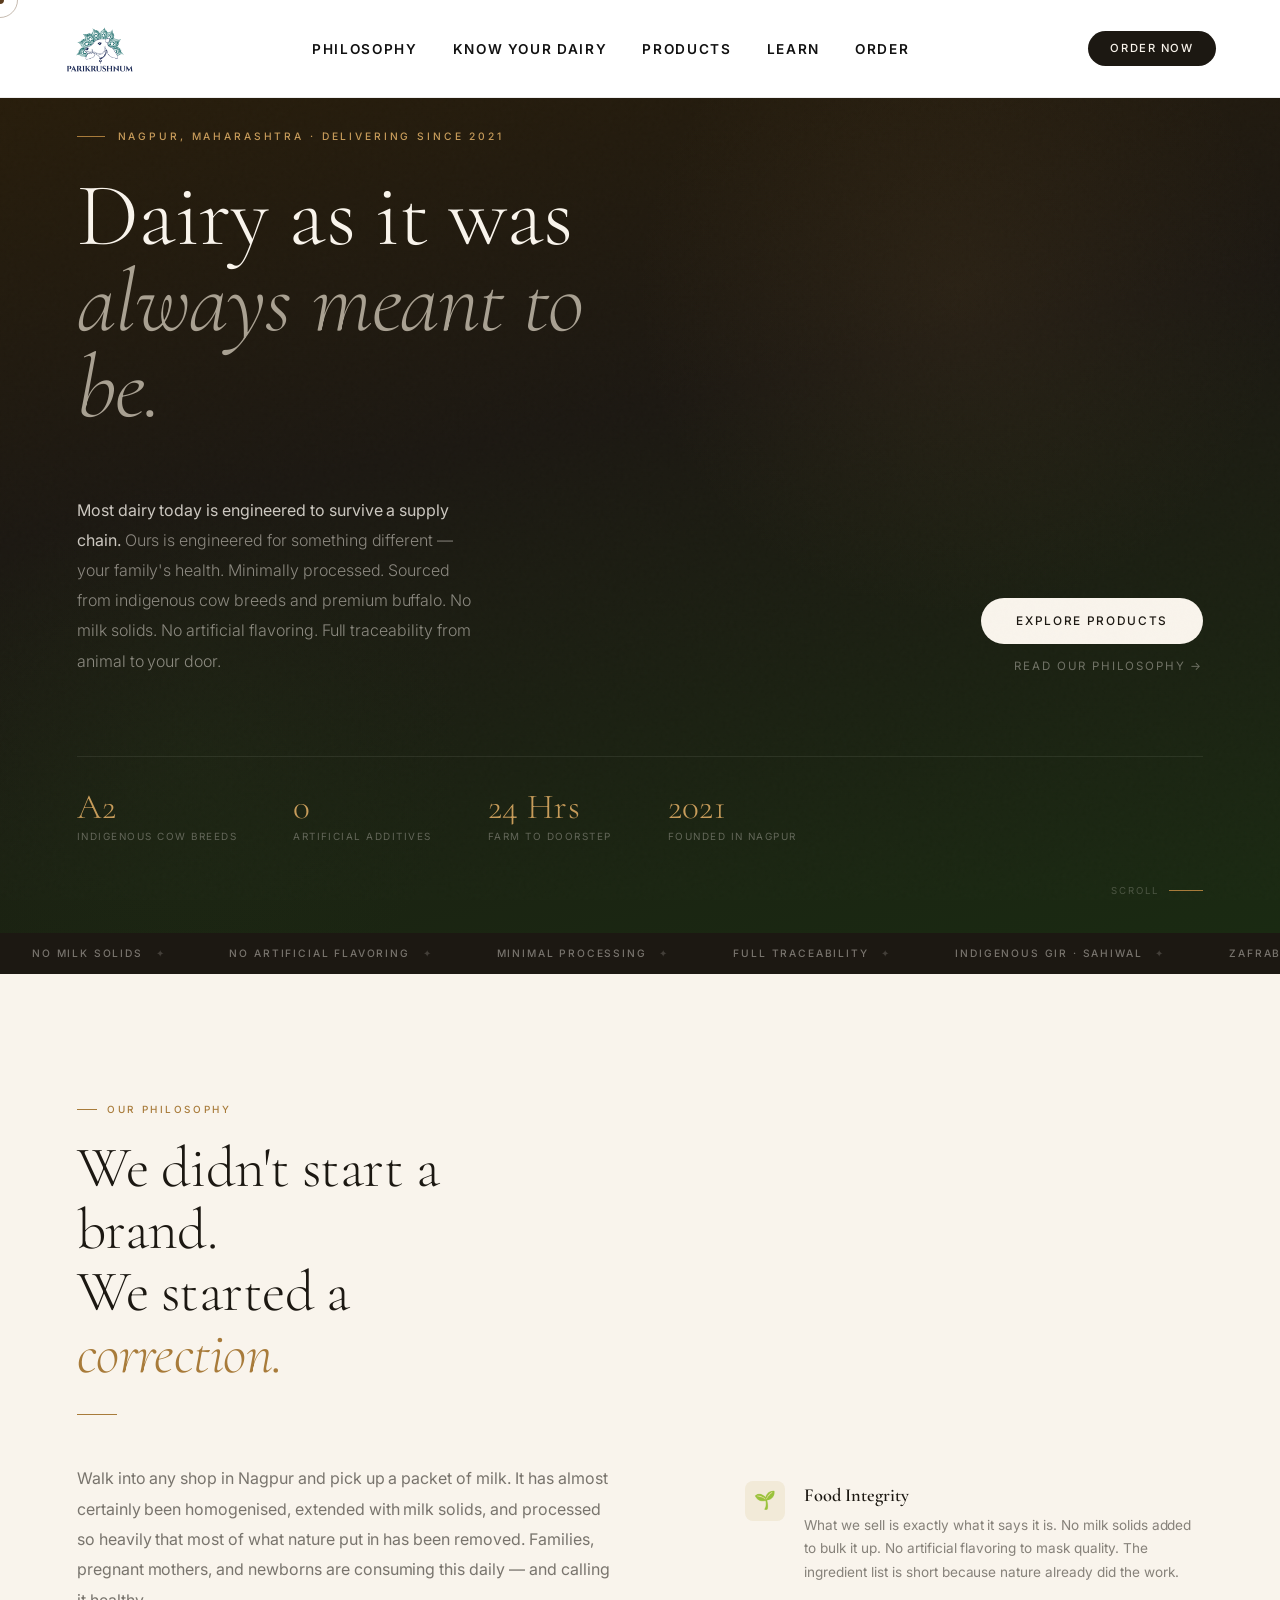
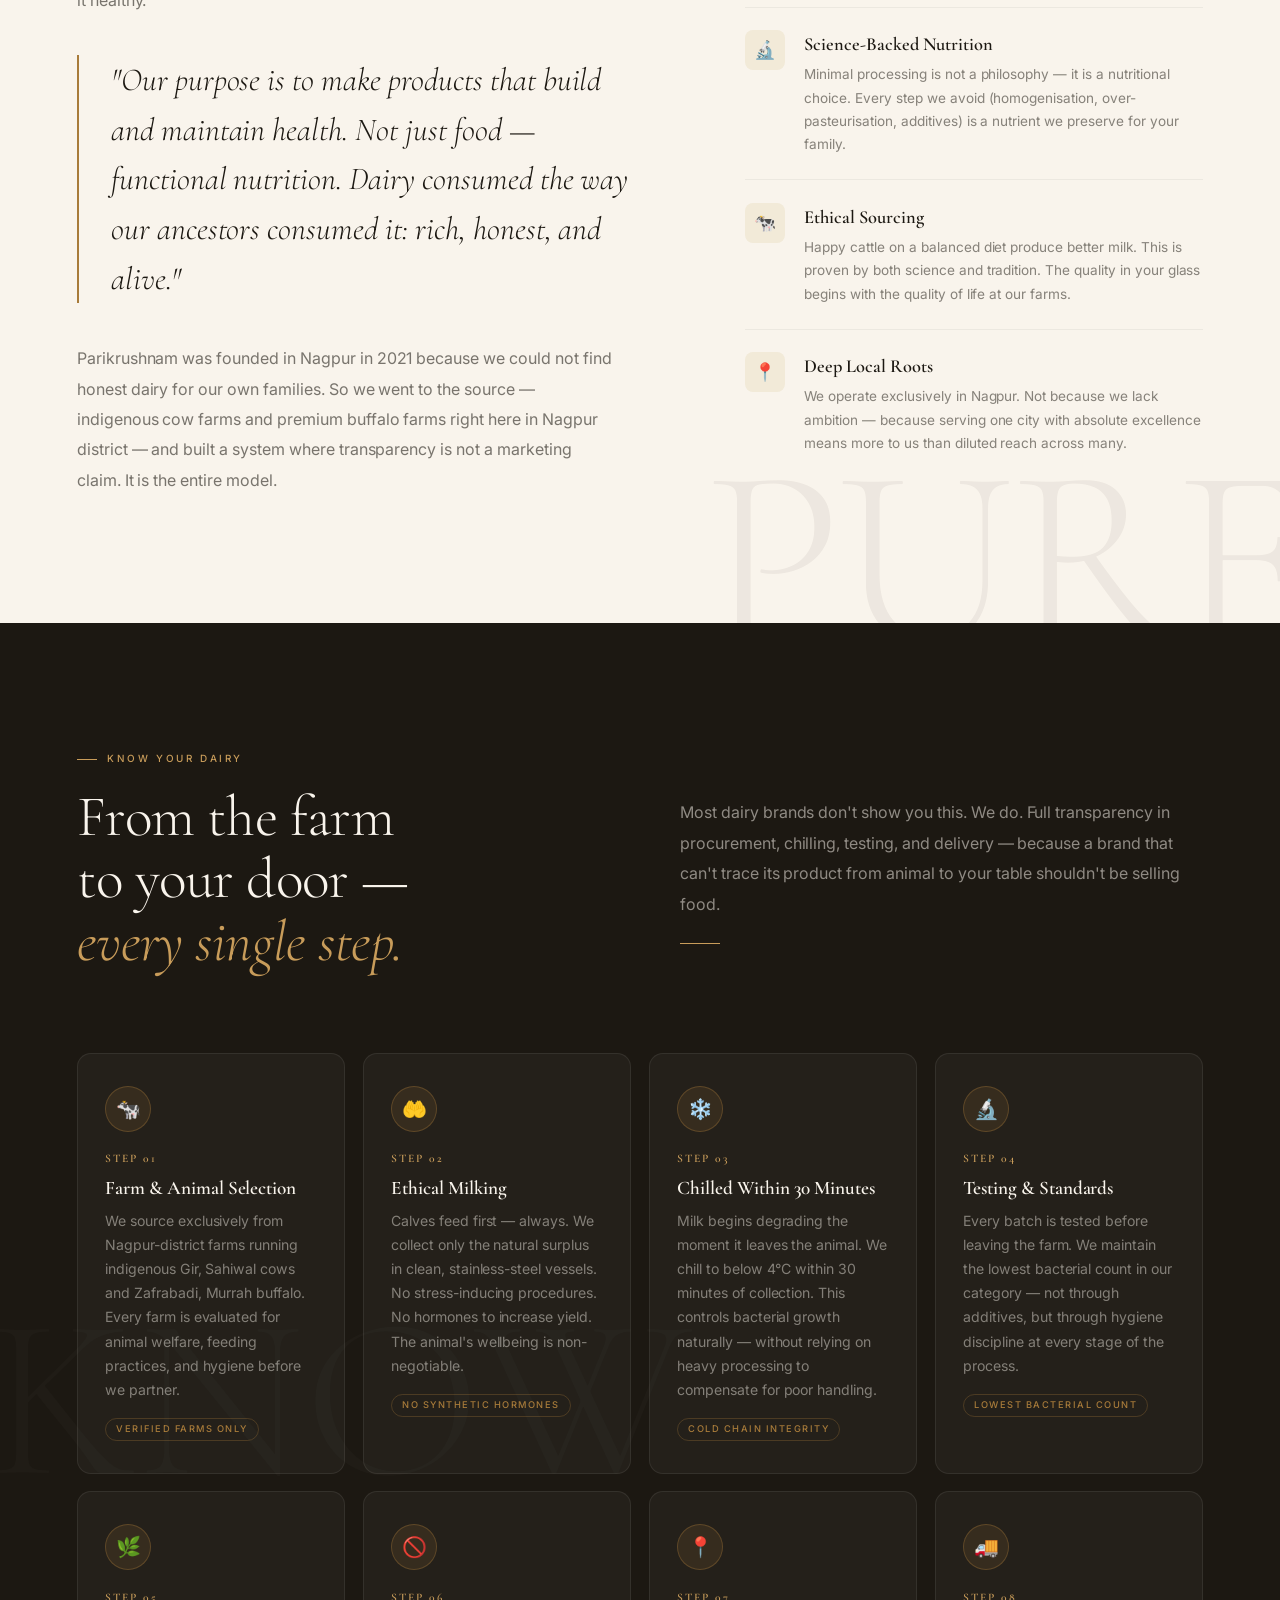
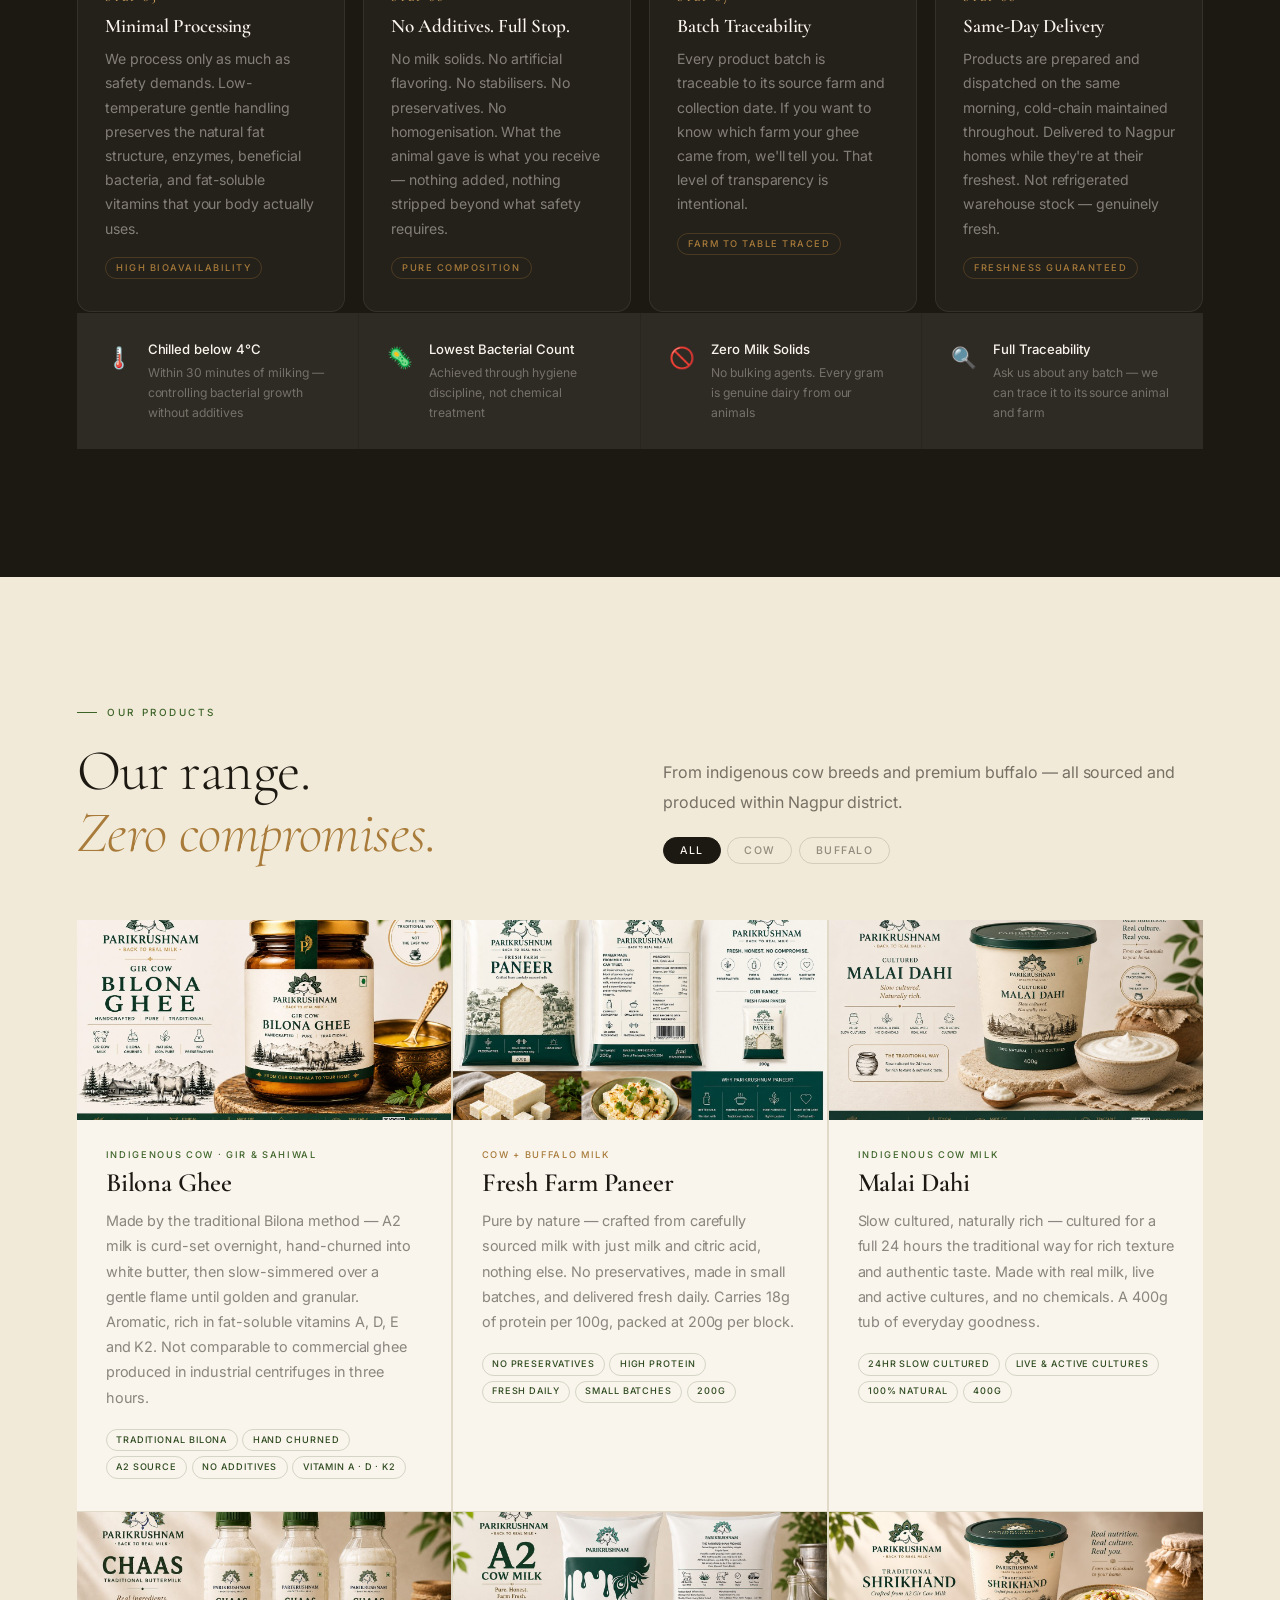
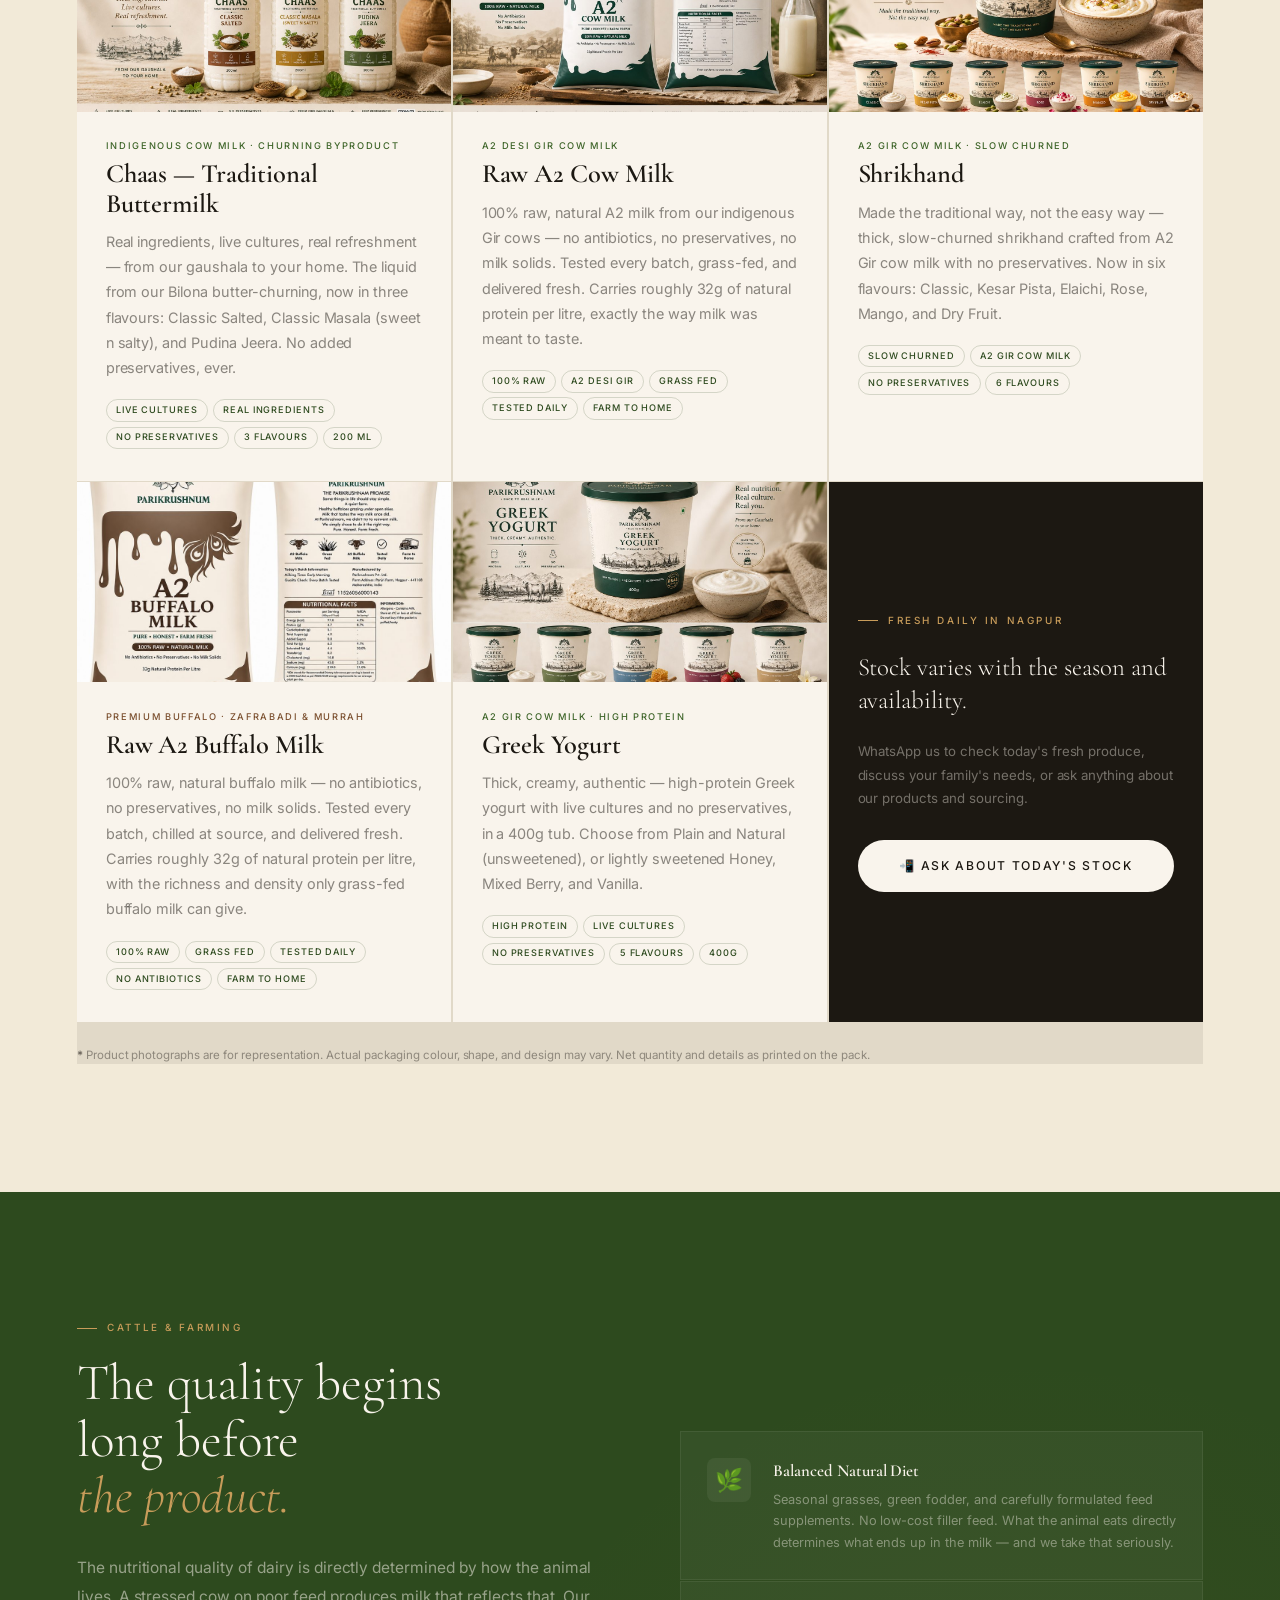
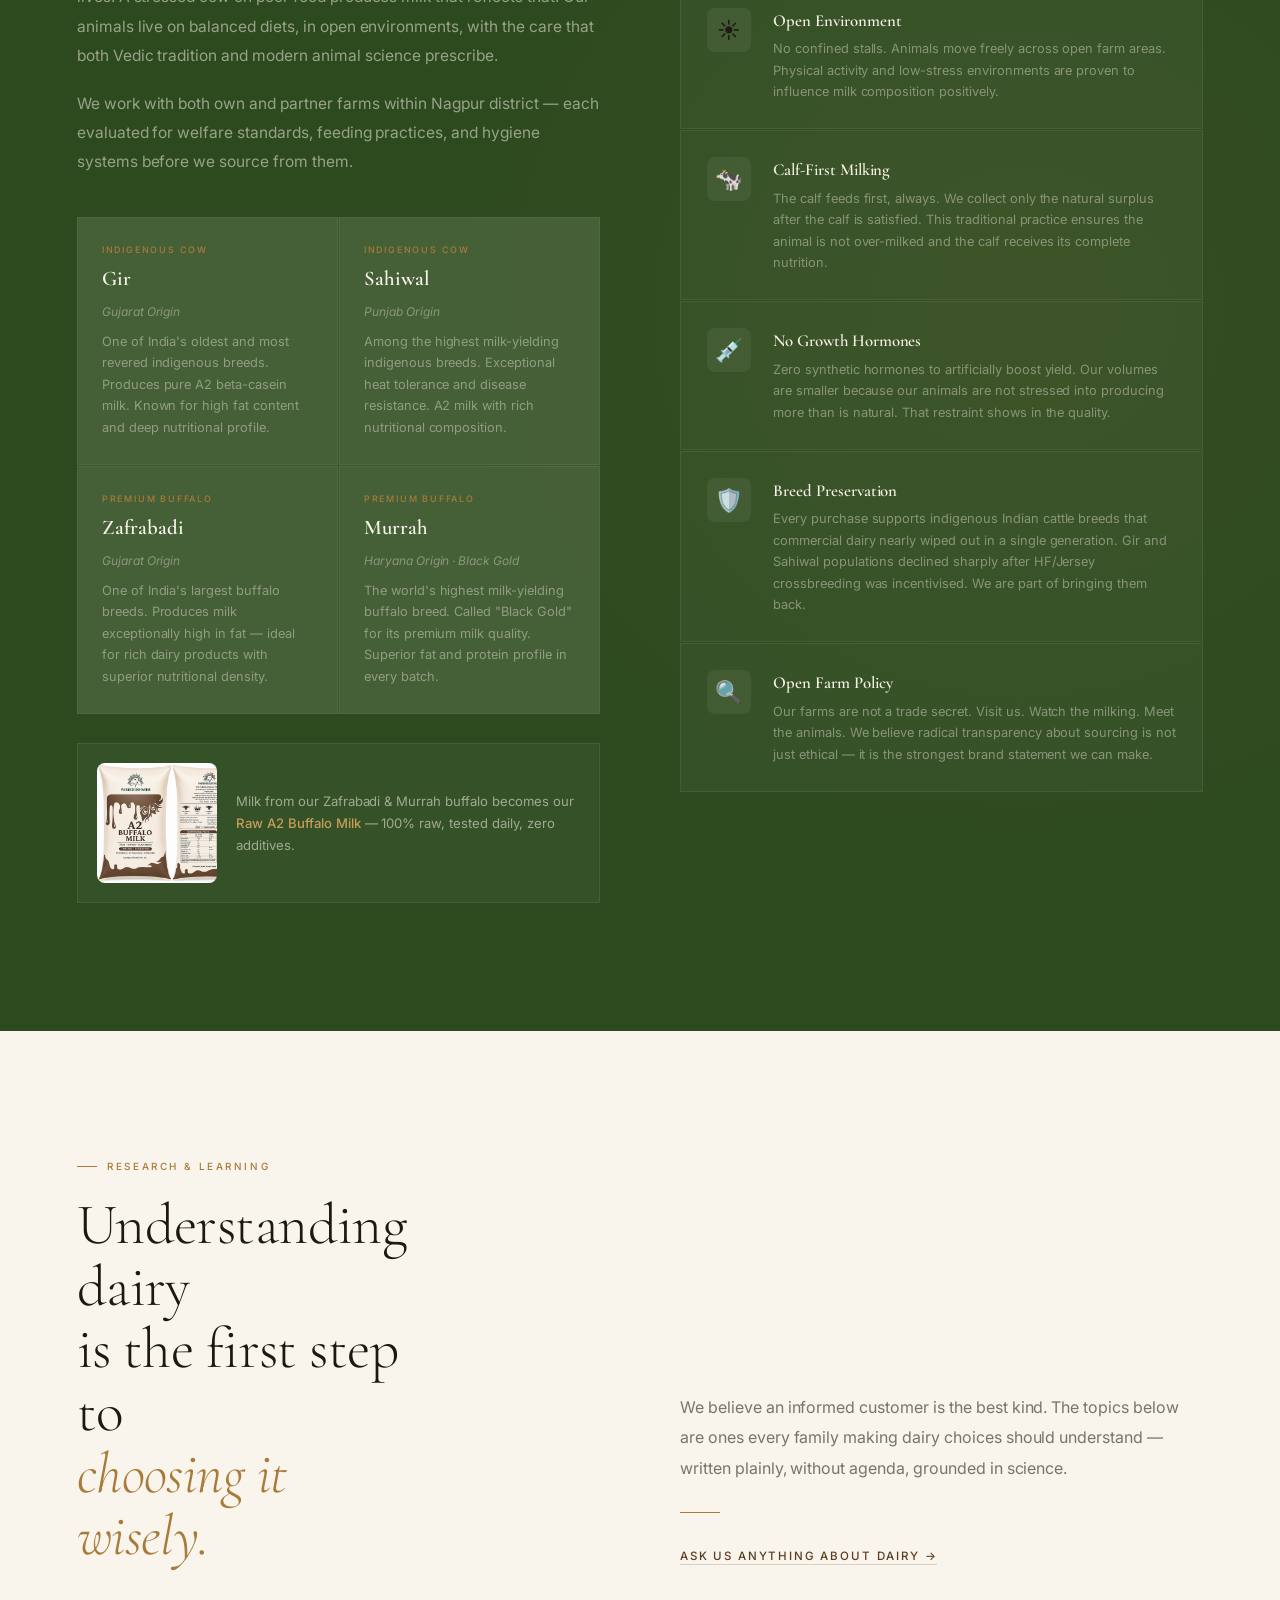
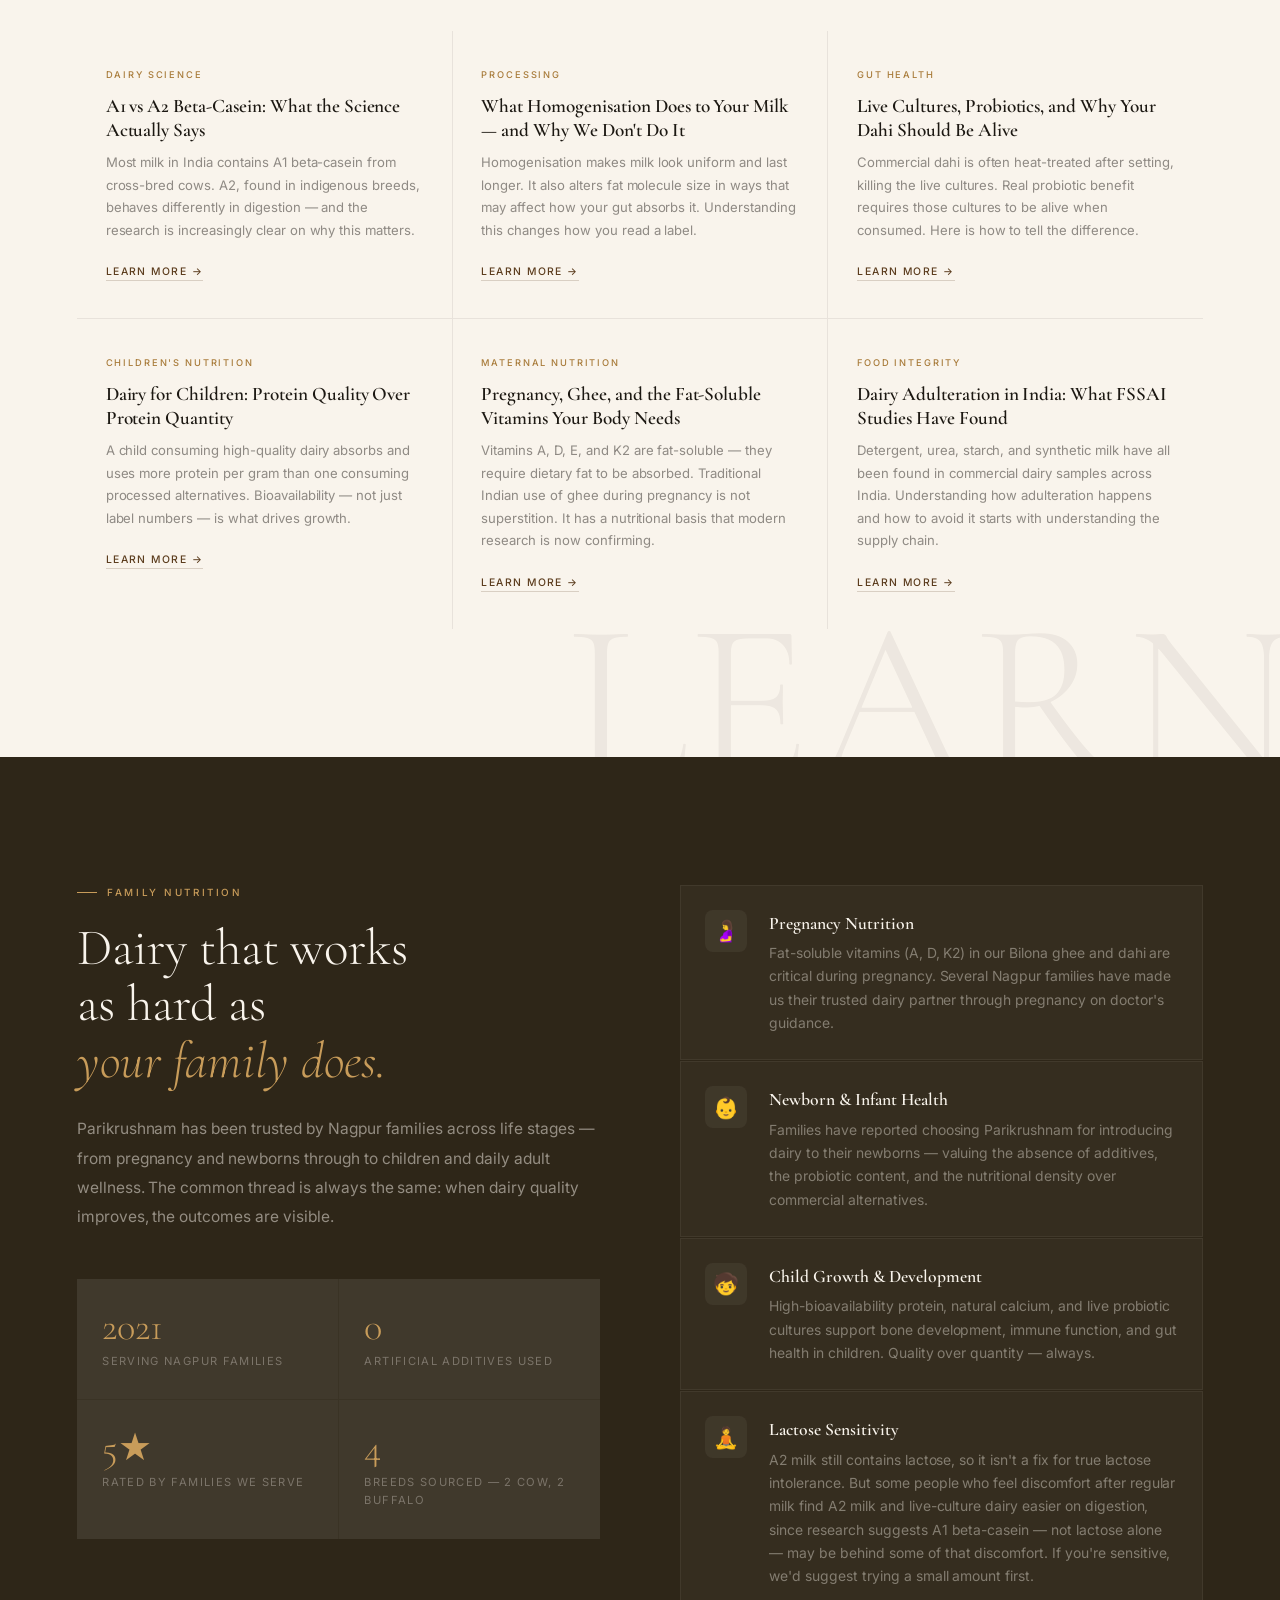
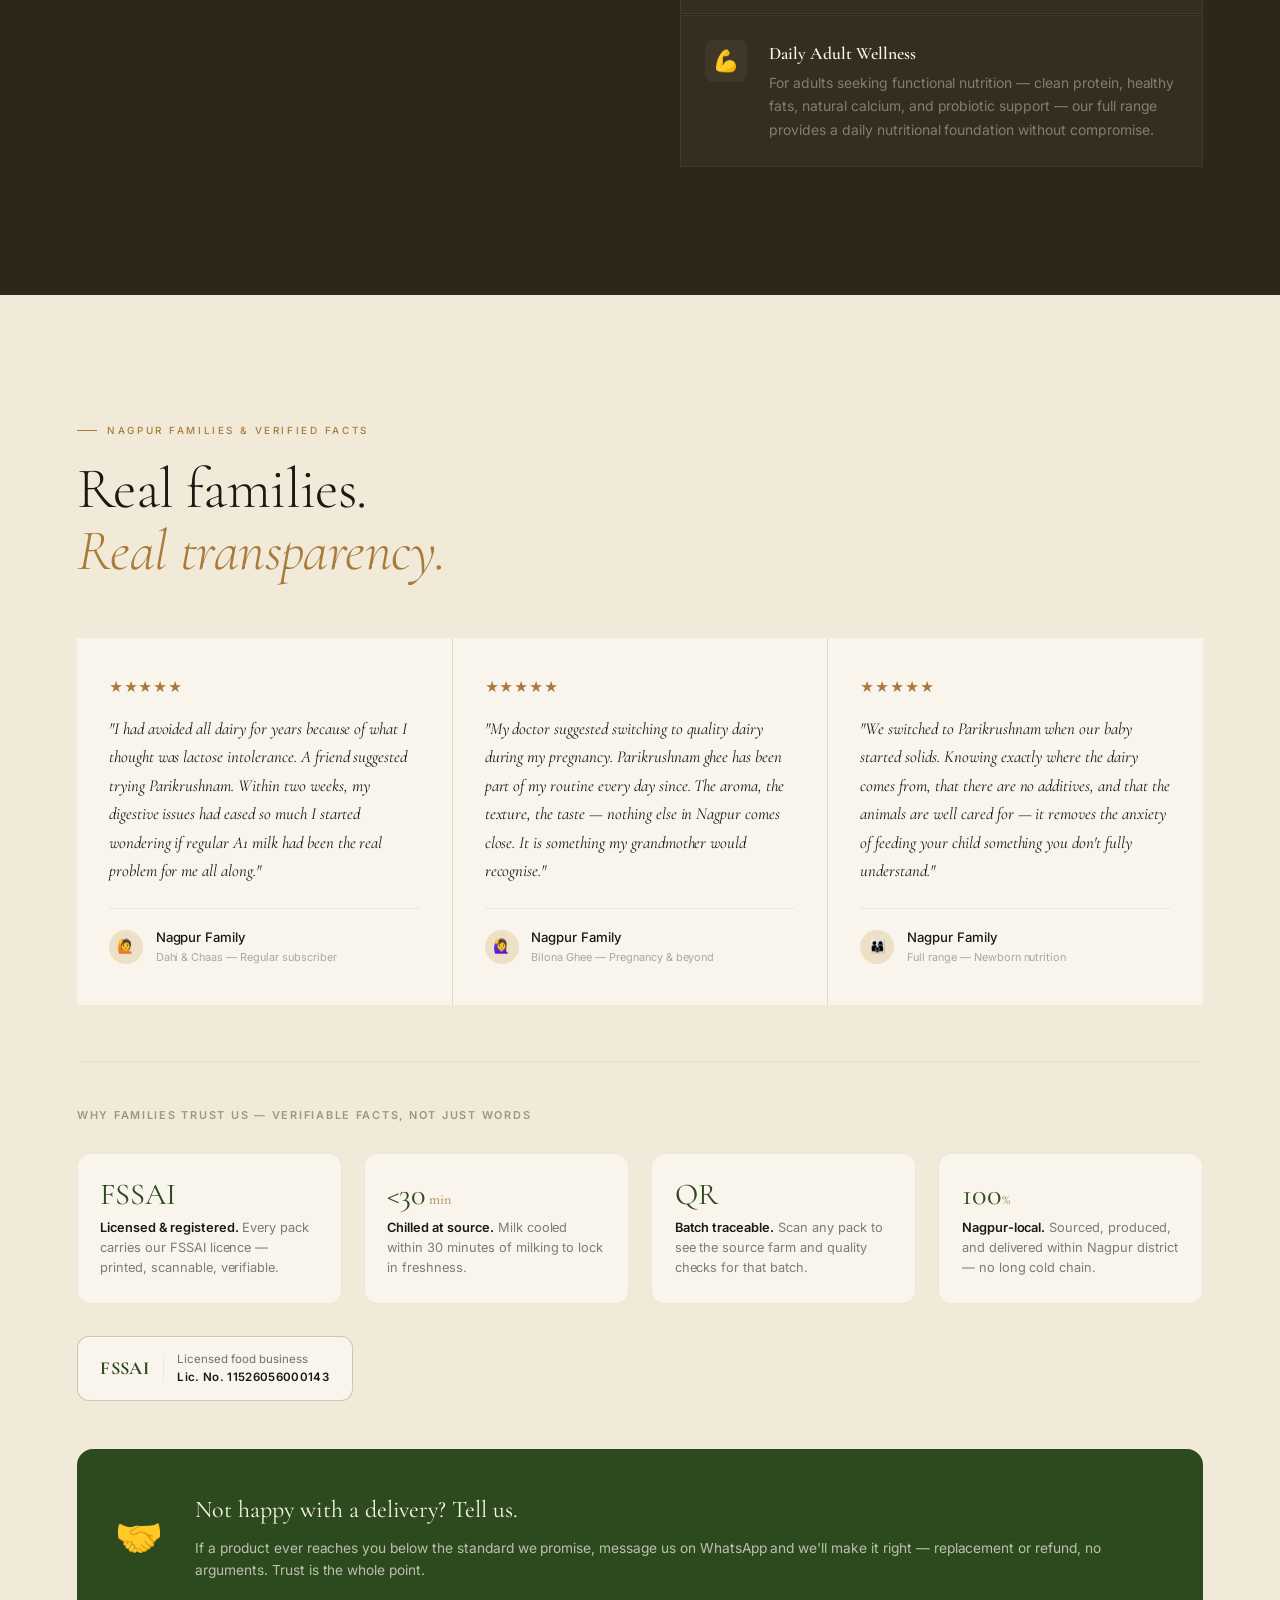
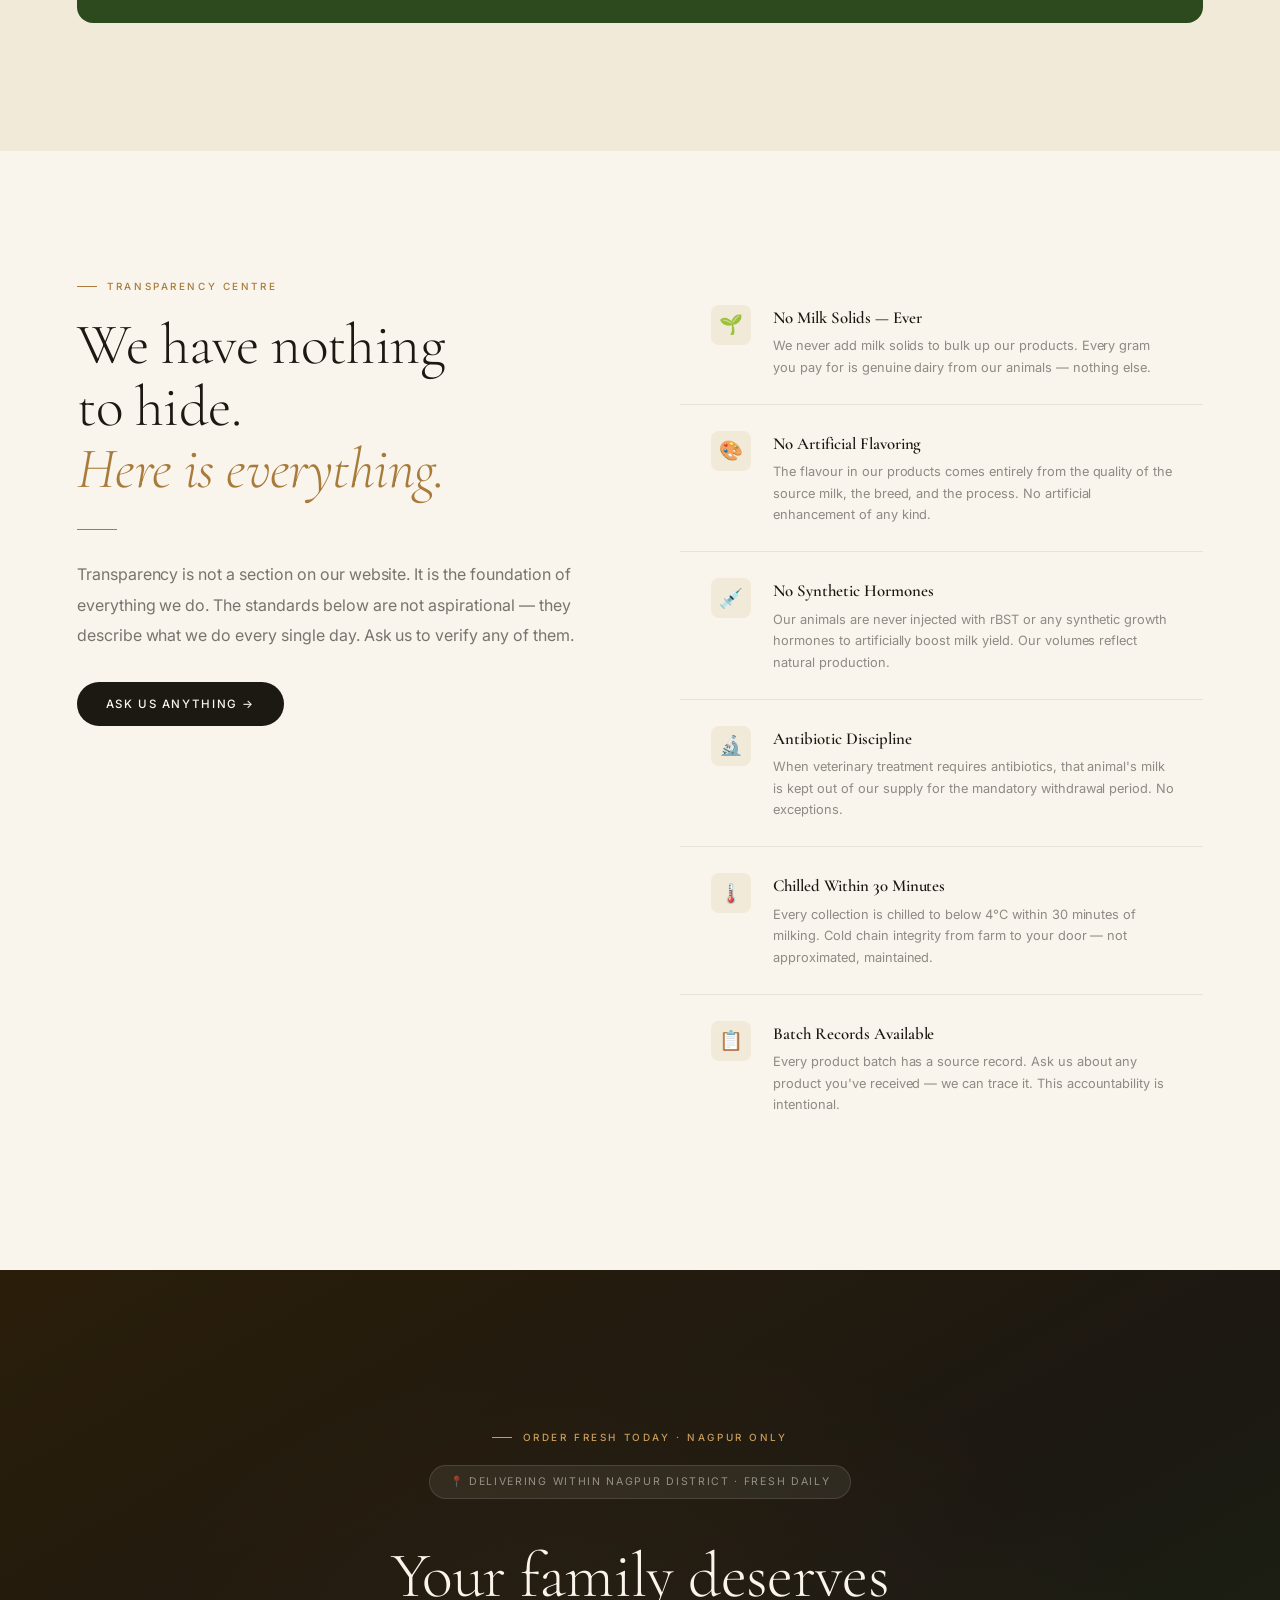
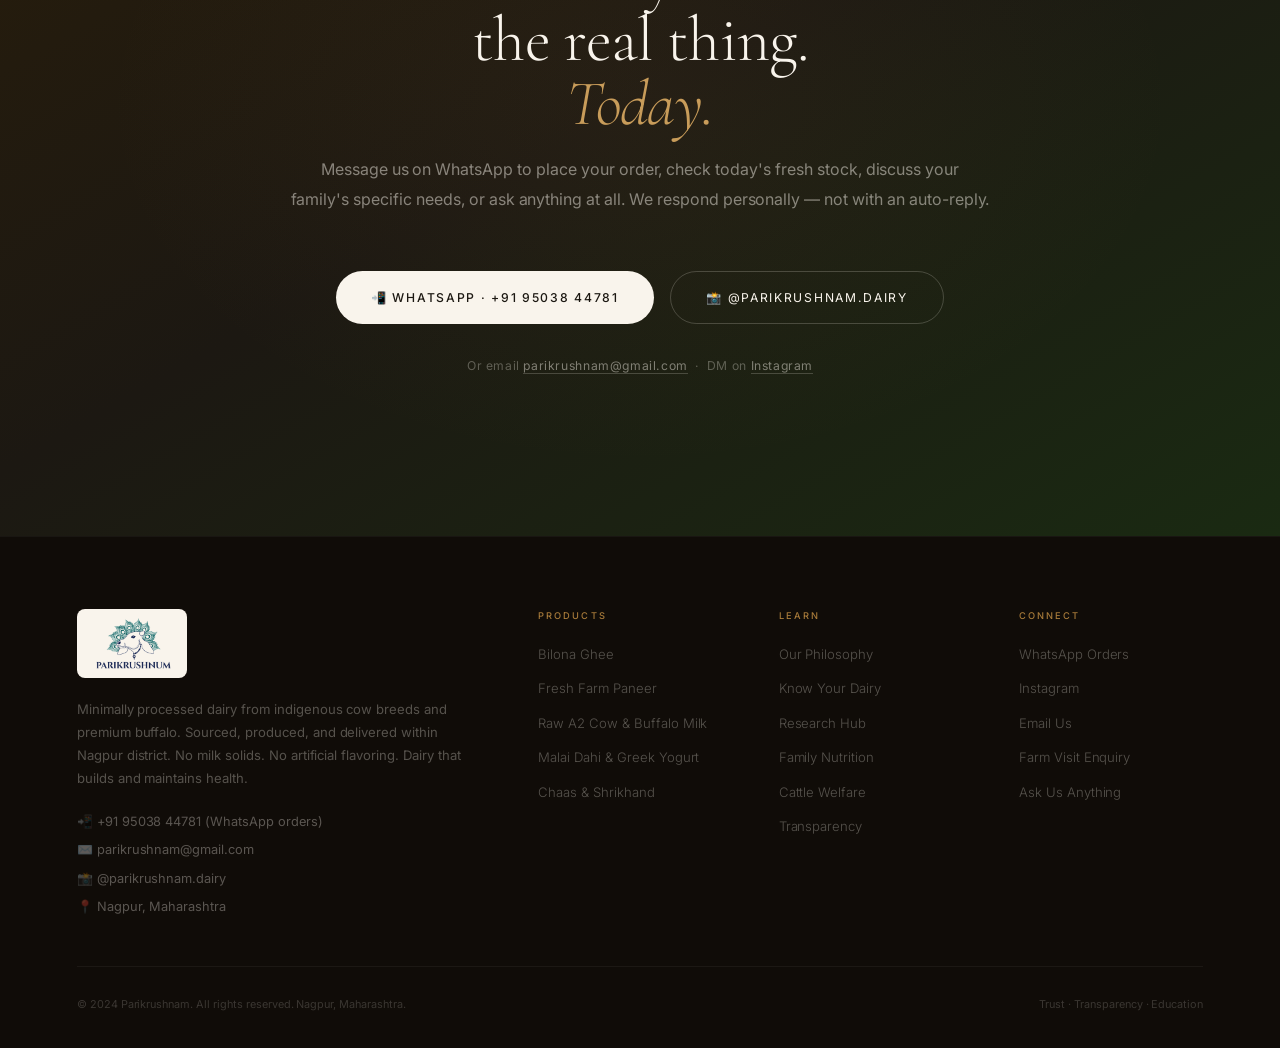
==== index.html @ 16c16b77 "initial" ====
﻿<!DOCTYPE html>
<html lang="en">
<head>
<meta charset="UTF-8"/>
<meta name="viewport" content="width=device-width, initial-scale=1.0"/>
<title>Parikrushnam — Nagpur's Purest Dairy</title>
<link rel="icon" type="image/png" href="[data-uri]"/>
<meta name="description" content="Minimally processed A2 dairy from indigenous cow and premium buffalo breeds. No milk solids. No additives. Delivered fresh in Nagpur."/>
<link rel="preconnect" href="https://fonts.googleapis.com"/>
<link href="https://fonts.googleapis.com/css2?family=Cormorant+Garamond:ital,wght@0,400;0,500;0,600;0,700;1,400;1,500;1,600&family=Inter:wght@400;500;600;700&display=swap" rel="stylesheet"/>
<link rel="stylesheet" href="style.css"/>
</head>
<body>

<div id="cur"></div>
<div id="cring"></div>

<!-- ─── NAV ─────────────────────────────── -->
<nav id="nav">
  <a href="#" class="logo"><img src="[data-uri]" alt="Parikrushnam logo" class="logo-img"/></a>
  <ul class="nav-links">
    <li><a href="#philosophy">Philosophy</a></li>
    <li><a href="#know">Know Your Dairy</a></li>
    <li><a href="#products">Products</a></li>
    <li><a href="#research">Learn</a></li>
    <li><a href="#order">Order</a></li>
  </ul>
  <a href="https://wa.me/919503844781?text=Hi%2C%20I%27d%20like%20to%20order%20from%20Parikrushnam" target="_blank" class="nav-cta">Order Now</a>
  <button class="nav-burger" id="navBurger" aria-label="Open menu" aria-expanded="false" aria-controls="mobileMenu">
    <span></span><span></span><span></span>
  </button>
</nav>

<div class="mobile-menu" id="mobileMenu" role="dialog" aria-modal="true" aria-label="Menu">
  <nav class="mm-links">
    <a href="#philosophy">Philosophy</a>
    <a href="#know">Know Your Dairy</a>
    <a href="#products">Products</a>
    <a href="#cattle">Cattle Welfare</a>
    <a href="#research">Learn</a>
    <a href="#family">Family Nutrition</a>
    <a href="#transparency">Transparency</a>
    <a href="#order">Order</a>
  </nav>
  <a href="https://wa.me/919503844781?text=Hi%2C%20I%27d%20like%20to%20order%20from%20Parikrushnam" target="_blank" class="mm-cta">Order on WhatsApp</a>
</div>

<!-- ─── HERO ──────────────────────────── -->
<section class="hero" id="home">
  <div class="hero-atmosphere">
    <div class="atm-glow glow1"></div>
    <div class="atm-glow glow2"></div>
  </div>

  <p class="hero-overline">Nagpur, Maharashtra · Delivering since 2021</p>

  <h1 class="hero-title">
    Dairy as it was<br/>
    <em>always meant to be.</em>
  </h1>

  <div class="hero-bottom">
    <div class="hero-descriptor">
      <p>
        <strong>Most dairy today is engineered to survive a supply chain.</strong>
        Ours is engineered for something different — your family's health.
        Minimally processed. Sourced from indigenous cow breeds and premium buffalo.
        No milk solids. No artificial flavoring. Full traceability from animal to your door.
      </p>
    </div>
    <div class="hero-actions">
      <a href="#products" class="btn-primary">Explore Products</a>
      <a href="#philosophy" class="btn-text">Read our philosophy →</a>
    </div>
  </div>

  <div class="hero-data">
    <div><div class="hd-val">A2</div><div class="hd-label">Indigenous Cow Breeds</div></div>
    <div><div class="hd-val">0</div><div class="hd-label">Artificial Additives</div></div>
    <div><div class="hd-val">24 Hrs</div><div class="hd-label">Farm to Doorstep</div></div>
    <div><div class="hd-val">2021</div><div class="hd-label">Founded in Nagpur</div></div>
  </div>

  <div class="scroll-hint">Scroll <span class="sline"></span></div>
</section>

<!-- ─── TICKER ────────────────────────── -->
<div class="ticker">
  <div class="ticker-wrap">
    <span class="ti">No Milk Solids<b>✦</b></span>
    <span class="ti">No Artificial Flavoring<b>✦</b></span>
    <span class="ti">Minimal Processing<b>✦</b></span>
    <span class="ti">Full Traceability<b>✦</b></span>
    <span class="ti">Indigenous Gir · Sahiwal<b>✦</b></span>
    <span class="ti">Zafrabadi · Murrah Buffalo<b>✦</b></span>
    <span class="ti">Lowest Bacterial Count<b>✦</b></span>
    <span class="ti">High Bioavailability<b>✦</b></span>
    <span class="ti">Happy Cattle · Balanced Diet<b>✦</b></span>
    <span class="ti">Nagpur's Purest Dairy<b>✦</b></span>
    <span class="ti">No Milk Solids<b>✦</b></span>
    <span class="ti">No Artificial Flavoring<b>✦</b></span>
    <span class="ti">Minimal Processing<b>✦</b></span>
    <span class="ti">Full Traceability<b>✦</b></span>
    <span class="ti">Indigenous Gir · Sahiwal<b>✦</b></span>
    <span class="ti">Zafrabadi · Murrah Buffalo<b>✦</b></span>
    <span class="ti">Lowest Bacterial Count<b>✦</b></span>
    <span class="ti">High Bioavailability<b>✦</b></span>
    <span class="ti">Happy Cattle · Balanced Diet<b>✦</b></span>
    <span class="ti">Nagpur's Purest Dairy<b>✦</b></span>
  </div>
</div>

<!-- ─── PHILOSOPHY ─────────────────────── -->
<section class="section philosophy" id="philosophy">
  <div class="section-inner">
    <p class="overline sr">Our Philosophy</p>
    <h2 class="section-title sr" style="max-width:14ch">We didn't start a brand.<br/>We started a <em>correction.</em></h2>
    <div class="divider sr"></div>

    <div class="phil-grid">
      <div class="sr">
        <p class="section-body">
          Walk into any shop in Nagpur and pick up a packet of milk. It has almost certainly
          been homogenised, extended with milk solids, and processed so heavily that most
          of what nature put in has been removed. Families, pregnant mothers, and newborns
          are consuming this daily — and calling it healthy.
        </p>
        <blockquote class="phil-statement">
          "Our purpose is to make products that build and maintain health. Not just food — functional nutrition. Dairy consumed the way our ancestors consumed it: rich, honest, and alive."
        </blockquote>
        <p class="section-body">
          Parikrushnam was founded in Nagpur in 2021 because we could not find honest dairy
          for our own families. So we went to the source — indigenous cow farms and
          premium buffalo farms right here in Nagpur district — and built
          a system where transparency is not a marketing claim. It is the entire model.
        </p>
      </div>

      <div class="phil-list sr d1">
        <div class="phil-item">
          <div class="phil-ico">🌱</div>
          <div>
            <div class="phil-name">Food Integrity</div>
            <p class="phil-desc">What we sell is exactly what it says it is. No milk solids added to bulk it up. No artificial flavoring to mask quality. The ingredient list is short because nature already did the work.</p>
          </div>
        </div>
        <div class="phil-item">
          <div class="phil-ico">🔬</div>
          <div>
            <div class="phil-name">Science-Backed Nutrition</div>
            <p class="phil-desc">Minimal processing is not a philosophy — it is a nutritional choice. Every step we avoid (homogenisation, over-pasteurisation, additives) is a nutrient we preserve for your family.</p>
          </div>
        </div>
        <div class="phil-item">
          <div class="phil-ico">🐄</div>
          <div>
            <div class="phil-name">Ethical Sourcing</div>
            <p class="phil-desc">Happy cattle on a balanced diet produce better milk. This is proven by both science and tradition. The quality in your glass begins with the quality of life at our farms.</p>
          </div>
        </div>
        <div class="phil-item">
          <div class="phil-ico">📍</div>
          <div>
            <div class="phil-name">Deep Local Roots</div>
            <p class="phil-desc">We operate exclusively in Nagpur. Not because we lack ambition — because serving one city with absolute excellence means more to us than diluted reach across many.</p>
          </div>
        </div>
      </div>
    </div>
  </div>
</section>

<!-- ─── KNOW YOUR DAIRY ──────────────── -->
<section class="section kyd" id="know">
  <div class="section-inner">
    <div class="kyd-intro">
      <div class="sr">
        <p class="overline on-dark">Know Your Dairy</p>
        <h2 class="section-title lt" style="max-width:14ch">From the farm<br/>to your door —<br/><em>every single step.</em></h2>
      </div>
      <div class="sr d1">
        <p class="section-body lt">
          Most dairy brands don't show you this. We do. Full transparency in procurement, chilling, testing, and delivery — because a brand that can't trace its product from animal to your table shouldn't be selling food.
        </p>
        <div class="divider" style="background:var(--gold-lt);margin-top:1.5rem"></div>
      </div>
    </div>

    <div class="kyd-steps">
      <div class="kyd-step sr">
        <div class="kyd-icon-badge">🐄</div>
        <div class="kyd-n">Step 01</div>
        <h3 class="kyd-title">Farm & Animal Selection</h3>
        <p class="kyd-body">We source exclusively from Nagpur-district farms running indigenous Gir, Sahiwal cows and Zafrabadi, Murrah buffalo. Every farm is evaluated for animal welfare, feeding practices, and hygiene before we partner.</p>
        <span class="kyd-badge">Verified Farms Only</span>
      </div>
      <div class="kyd-step sr d1">
        <div class="kyd-icon-badge">🤲</div>
        <div class="kyd-n">Step 02</div>
        <h3 class="kyd-title">Ethical Milking</h3>
        <p class="kyd-body">Calves feed first — always. We collect only the natural surplus in clean, stainless-steel vessels. No stress-inducing procedures. No hormones to increase yield. The animal's wellbeing is non-negotiable.</p>
        <span class="kyd-badge">No Synthetic Hormones</span>
      </div>
      <div class="kyd-step sr d2">
        <div class="kyd-icon-badge">❄️</div>
        <div class="kyd-n">Step 03</div>
        <h3 class="kyd-title">Chilled Within 30 Minutes</h3>
        <p class="kyd-body">Milk begins degrading the moment it leaves the animal. We chill to below 4°C within 30 minutes of collection. This controls bacterial growth naturally — without relying on heavy processing to compensate for poor handling.</p>
        <span class="kyd-badge">Cold Chain Integrity</span>
      </div>
      <div class="kyd-step sr d3">
        <div class="kyd-icon-badge">🔬</div>
        <div class="kyd-n">Step 04</div>
        <h3 class="kyd-title">Testing & Standards</h3>
        <p class="kyd-body">Every batch is tested before leaving the farm. We maintain the lowest bacterial count in our category — not through additives, but through hygiene discipline at every stage of the process.</p>
        <span class="kyd-badge">Lowest Bacterial Count</span>
      </div>
      <div class="kyd-step sr">
        <div class="kyd-icon-badge">🌿</div>
        <div class="kyd-n">Step 05</div>
        <h3 class="kyd-title">Minimal Processing</h3>
        <p class="kyd-body">We process only as much as safety demands. Low-temperature gentle handling preserves the natural fat structure, enzymes, beneficial bacteria, and fat-soluble vitamins that your body actually uses.</p>
        <span class="kyd-badge">High Bioavailability</span>
      </div>
      <div class="kyd-step sr d1">
        <div class="kyd-icon-badge">🚫</div>
        <div class="kyd-n">Step 06</div>
        <h3 class="kyd-title">No Additives. Full Stop.</h3>
        <p class="kyd-body">No milk solids. No artificial flavoring. No stabilisers. No preservatives. No homogenisation. What the animal gave is what you receive — nothing added, nothing stripped beyond what safety requires.</p>
        <span class="kyd-badge">Pure Composition</span>
      </div>
      <div class="kyd-step sr d2">
        <div class="kyd-icon-badge">📍</div>
        <div class="kyd-n">Step 07</div>
        <h3 class="kyd-title">Batch Traceability</h3>
        <p class="kyd-body">Every product batch is traceable to its source farm and collection date. If you want to know which farm your ghee came from, we'll tell you. That level of transparency is intentional.</p>
        <span class="kyd-badge">Farm to Table Traced</span>
      </div>
      <div class="kyd-step sr d3">
        <div class="kyd-icon-badge">🚚</div>
        <div class="kyd-n">Step 08</div>
        <h3 class="kyd-title">Same-Day Delivery</h3>
        <p class="kyd-body">Products are prepared and dispatched on the same morning, cold-chain maintained throughout. Delivered to Nagpur homes while they're at their freshest. Not refrigerated warehouse stock — genuinely fresh.</p>
        <span class="kyd-badge">Freshness Guaranteed</span>
      </div>
    </div>

    <div class="std-strip">
      <div class="std-card sr">
        <span class="std-ico">🌡️</span>
        <div>
          <div class="std-title">Chilled below 4°C</div>
          <div class="std-body">Within 30 minutes of milking — controlling bacterial growth without additives</div>
        </div>
      </div>
      <div class="std-card sr d1">
        <span class="std-ico">🦠</span>
        <div>
          <div class="std-title">Lowest Bacterial Count</div>
          <div class="std-body">Achieved through hygiene discipline, not chemical treatment</div>
        </div>
      </div>
      <div class="std-card sr d2">
        <span class="std-ico">🚫</span>
        <div>
          <div class="std-title">Zero Milk Solids</div>
          <div class="std-body">No bulking agents. Every gram is genuine dairy from our animals</div>
        </div>
      </div>
      <div class="std-card sr d3">
        <span class="std-ico">🔍</span>
        <div>
          <div class="std-title">Full Traceability</div>
          <div class="std-body">Ask us about any batch — we can trace it to its source animal and farm</div>
        </div>
      </div>
    </div>
  </div>
</section>

<!-- ─── PRODUCTS ──────────────────────── -->
<section class="section products-section" id="products">
  <div class="section-inner">
    <div class="prod-header sr">
      <div>
        <p class="overline green">Our Products</p>
        <h2 class="section-title" style="max-width:14ch">Our range.<br/><em>Zero compromises.</em></h2>
      </div>
      <div>
        <p class="section-body" style="margin-bottom:1.2rem">From indigenous cow breeds and premium buffalo — all sourced and produced within Nagpur district.</p>
        <div class="prod-filter">
          <button class="pf-btn active" onclick="filterProd('all',this)">All</button>
          <button class="pf-btn" onclick="filterProd('cow',this)">Cow</button>
          <button class="pf-btn" onclick="filterProd('buffalo',this)">Buffalo</button>
        </div>
      </div>
    </div>

    <div class="prod-grid" id="prodGrid">
      <div class="pcard sr" data-type="cow">
        <div class="pcard-img has-photo"><img src="[data-uri]" alt="Parikrushnam A2 Gir Cow Bilona Ghee jar"/></div>
        <div class="pcard-body">
          <div class="pcard-source src-cow">Indigenous Cow · Gir & Sahiwal</div>
          <h3 class="pcard-name">Bilona Ghee</h3>
          <p class="pcard-desc">Made by the traditional Bilona method — A2 milk is curd-set overnight, hand-churned into white butter, then slow-simmered over a gentle flame until golden and granular. Aromatic, rich in fat-soluble vitamins A, D, E and K2. Not comparable to commercial ghee produced in industrial centrifuges in three hours.</p>
          <div class="pcard-tags">
            <span class="ptag">Traditional Bilona</span><span class="ptag">Hand Churned</span><span class="ptag">A2 Source</span><span class="ptag">No Additives</span><span class="ptag">Vitamin A · D · K2</span>
          </div>
        </div>
      </div>

      <div class="pcard sr d1" data-type="both">
        <div class="pcard-img has-photo"><img src="[data-uri]" alt="Parikrushnam Fresh Farm Paneer packet, front and back"/></div>
        <div class="pcard-body">
          <div class="pcard-source src-both">Cow + Buffalo Milk</div>
          <h3 class="pcard-name">Fresh Farm Paneer</h3>
          <p class="pcard-desc">Pure by nature — crafted from carefully sourced milk with just milk and citric acid, nothing else. No preservatives, made in small batches, and delivered fresh daily. Carries 18g of protein per 100g, packed at 200g per block.</p>
          <div class="pcard-tags">
            <span class="ptag">No Preservatives</span><span class="ptag">High Protein</span><span class="ptag">Fresh Daily</span><span class="ptag">Small Batches</span><span class="ptag">200g</span>
          </div>
        </div>
      </div>

      <div class="pcard sr" data-type="cow">
        <div class="pcard-img has-photo"><img src="[data-uri]" alt="Parikrushnam Cultured Malai Dahi tub, 400g"/></div>
        <div class="pcard-body">
          <div class="pcard-source src-cow">Indigenous Cow Milk</div>
          <h3 class="pcard-name">Malai Dahi</h3>
          <p class="pcard-desc">Slow cultured, naturally rich — cultured for a full 24 hours the traditional way for rich texture and authentic taste. Made with real milk, live and active cultures, and no chemicals. A 400g tub of everyday goodness.</p>
          <div class="pcard-tags">
            <span class="ptag">24hr Slow Cultured</span><span class="ptag">Live & Active Cultures</span><span class="ptag">100% Natural</span><span class="ptag">400g</span>
          </div>
        </div>
      </div>

      <div class="pcard sr d1" data-type="cow">
        <div class="pcard-img has-photo"><img src="[data-uri]" alt="Parikrushnam Chaas bottles in three flavours"/></div>
        <div class="pcard-body">
          <div class="pcard-source src-cow">Indigenous Cow Milk · Churning Byproduct</div>
          <h3 class="pcard-name">Chaas — Traditional Buttermilk</h3>
          <p class="pcard-desc">Real ingredients, live cultures, real refreshment — from our gaushala to your home. The liquid from our Bilona butter-churning, now in three flavours: Classic Salted, Classic Masala (sweet n salty), and Pudina Jeera. No added preservatives, ever.</p>
          <div class="pcard-tags">
            <span class="ptag">Live Cultures</span><span class="ptag">Real Ingredients</span><span class="ptag">No Preservatives</span><span class="ptag">3 Flavours</span><span class="ptag">200 ml</span>
          </div>
        </div>
      </div>

      <div class="pcard sr" data-type="cow">
        <div class="pcard-img has-photo"><img src="[data-uri]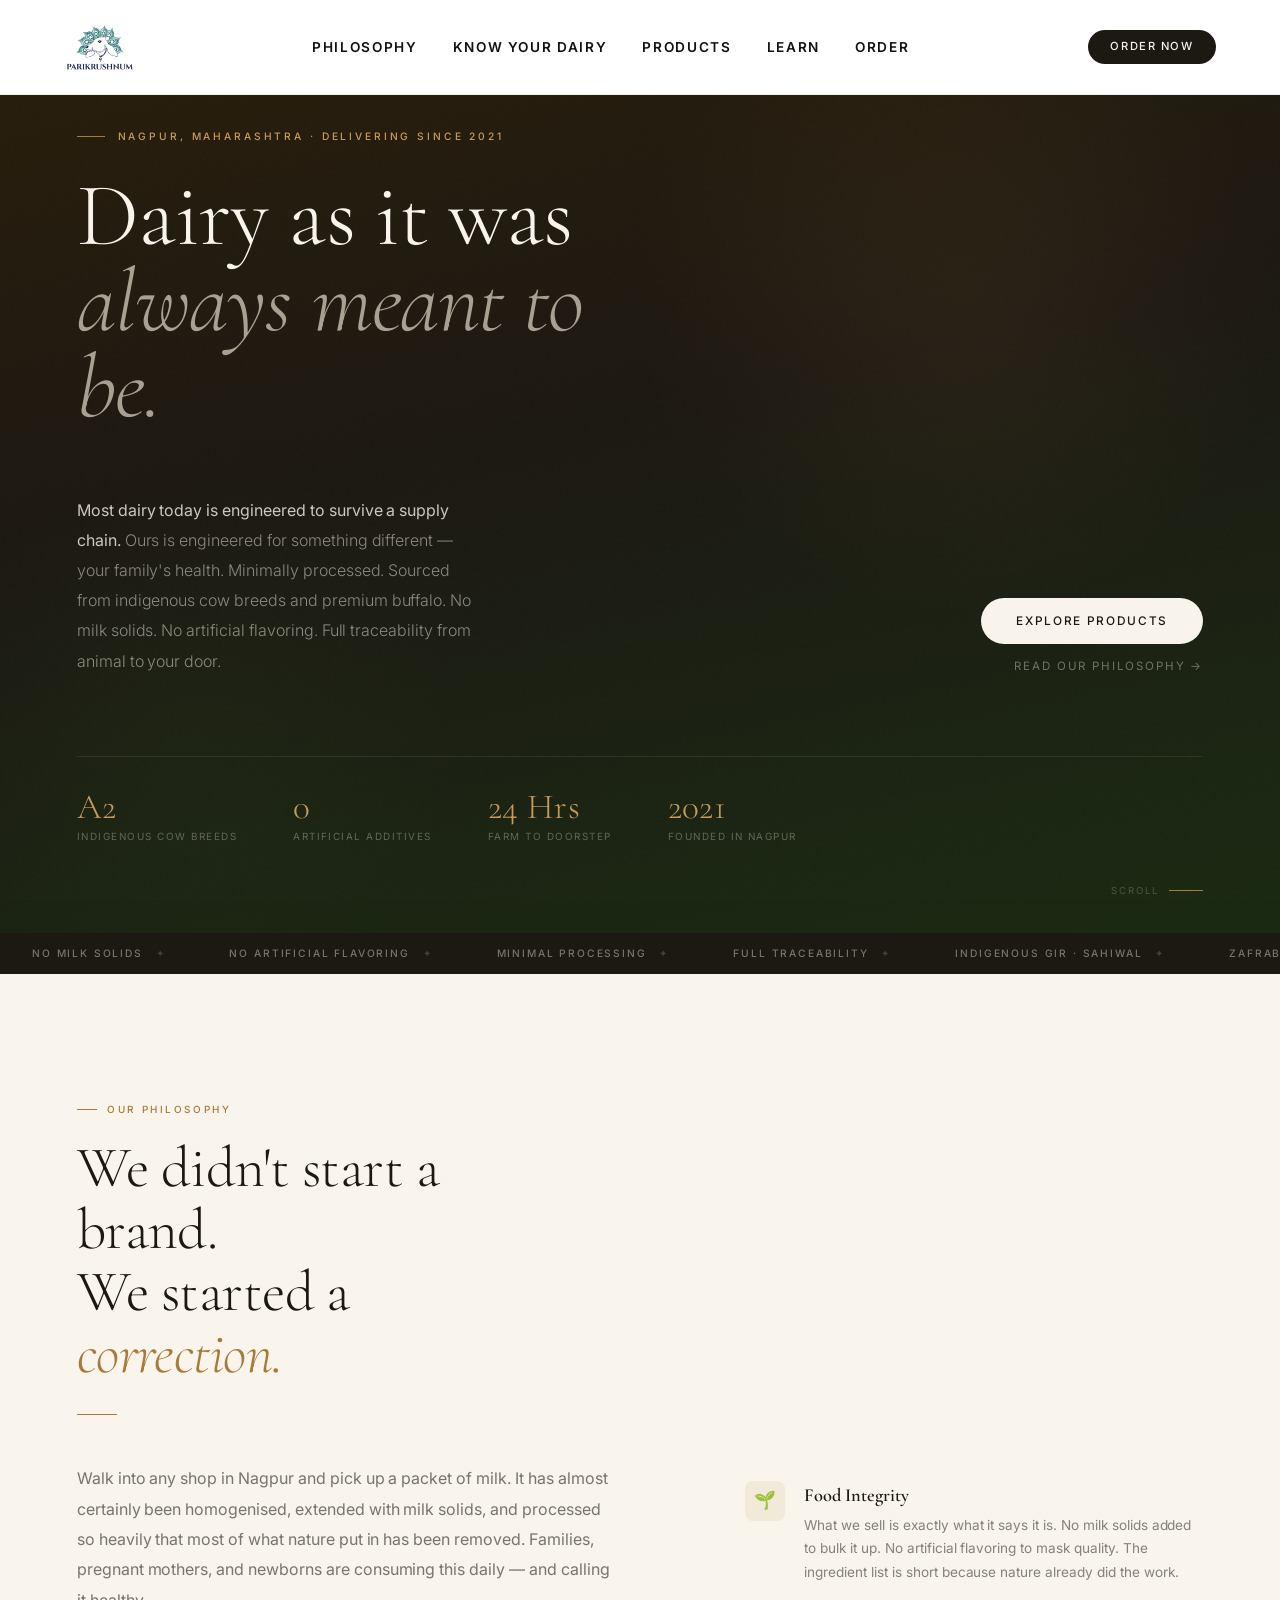
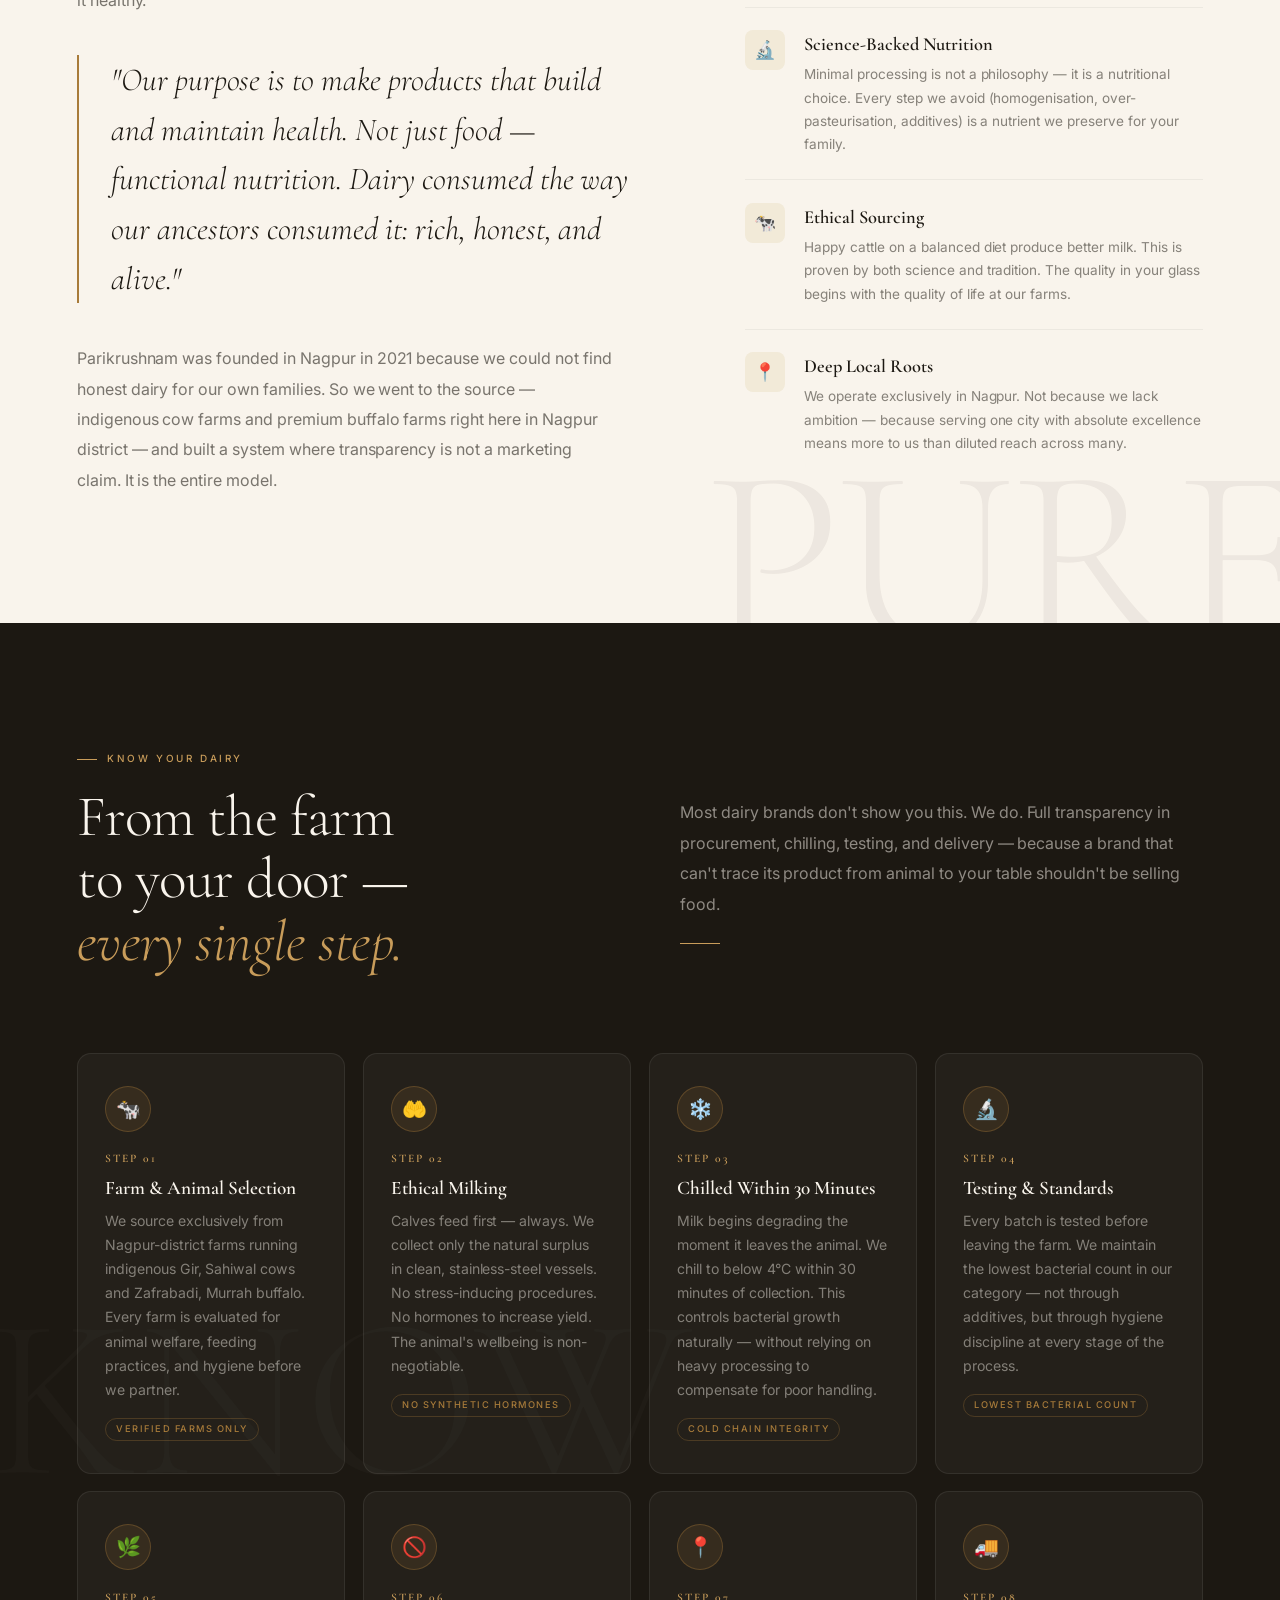
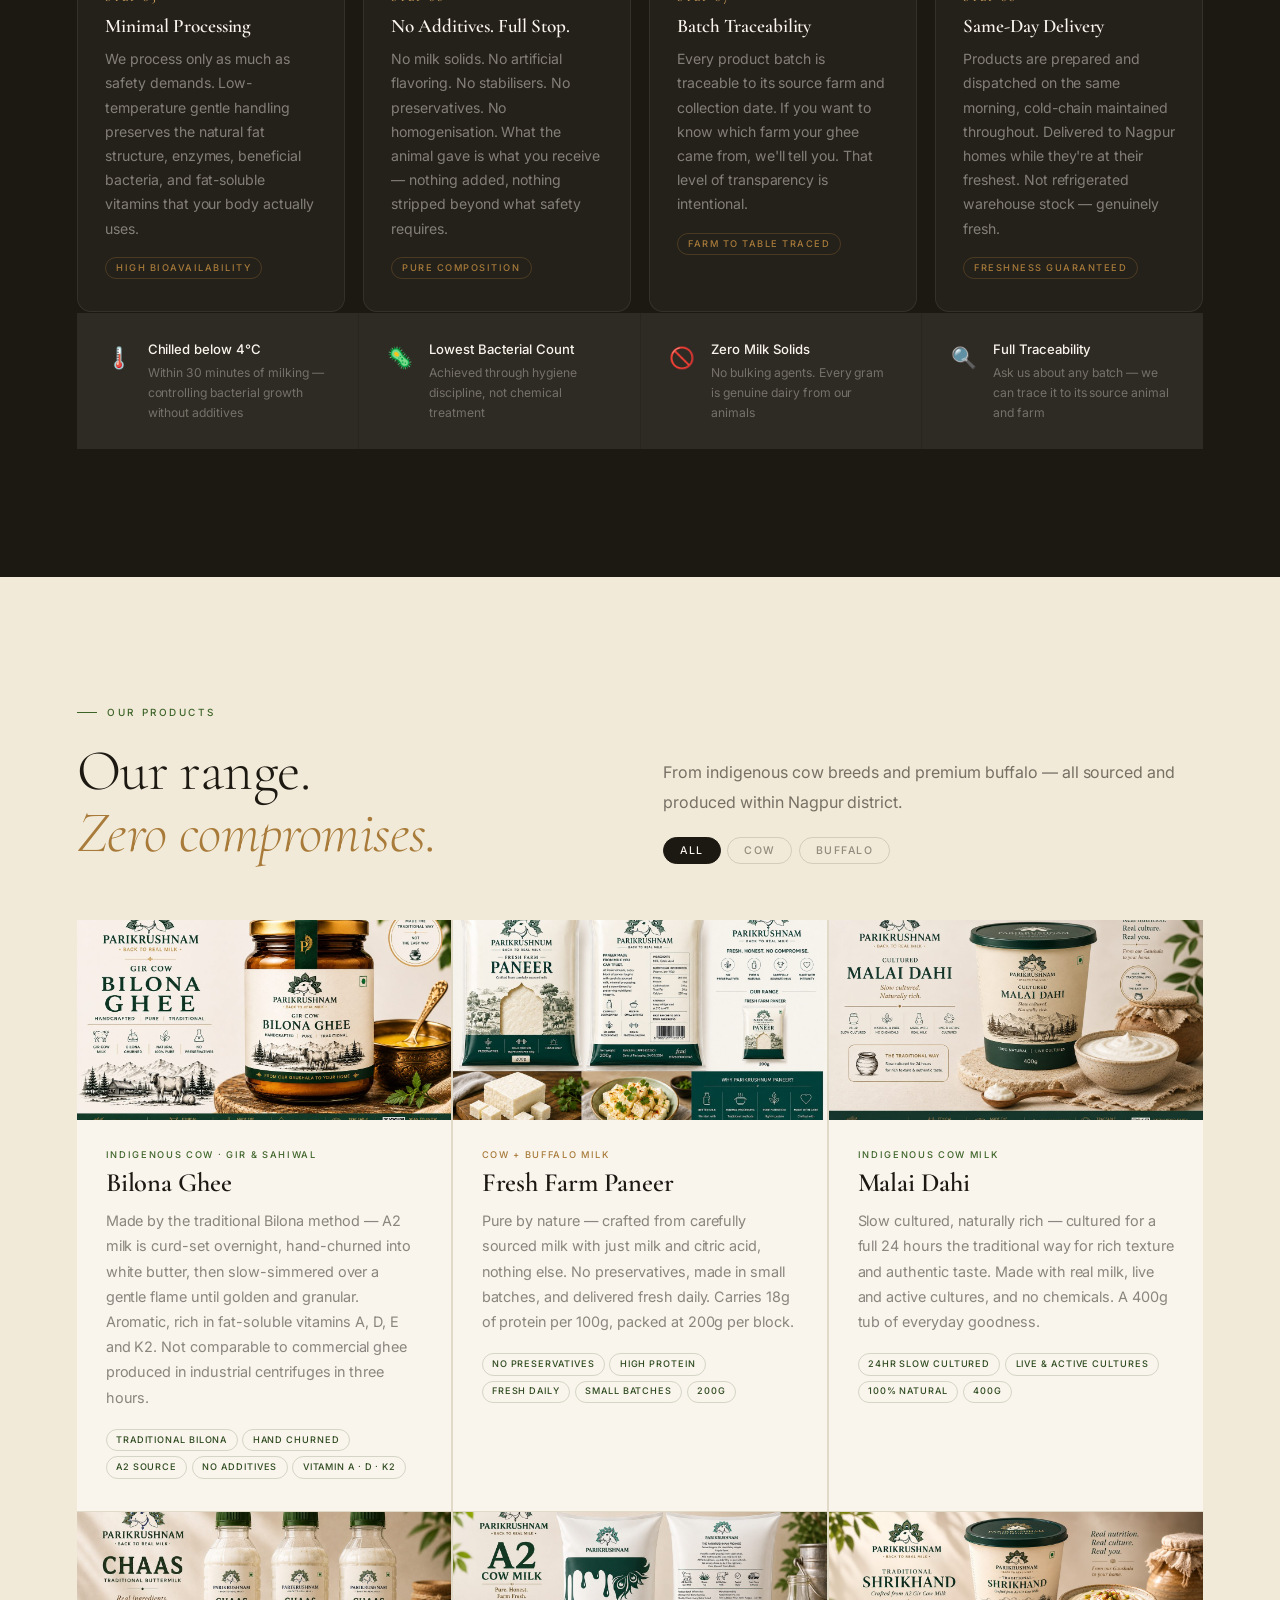
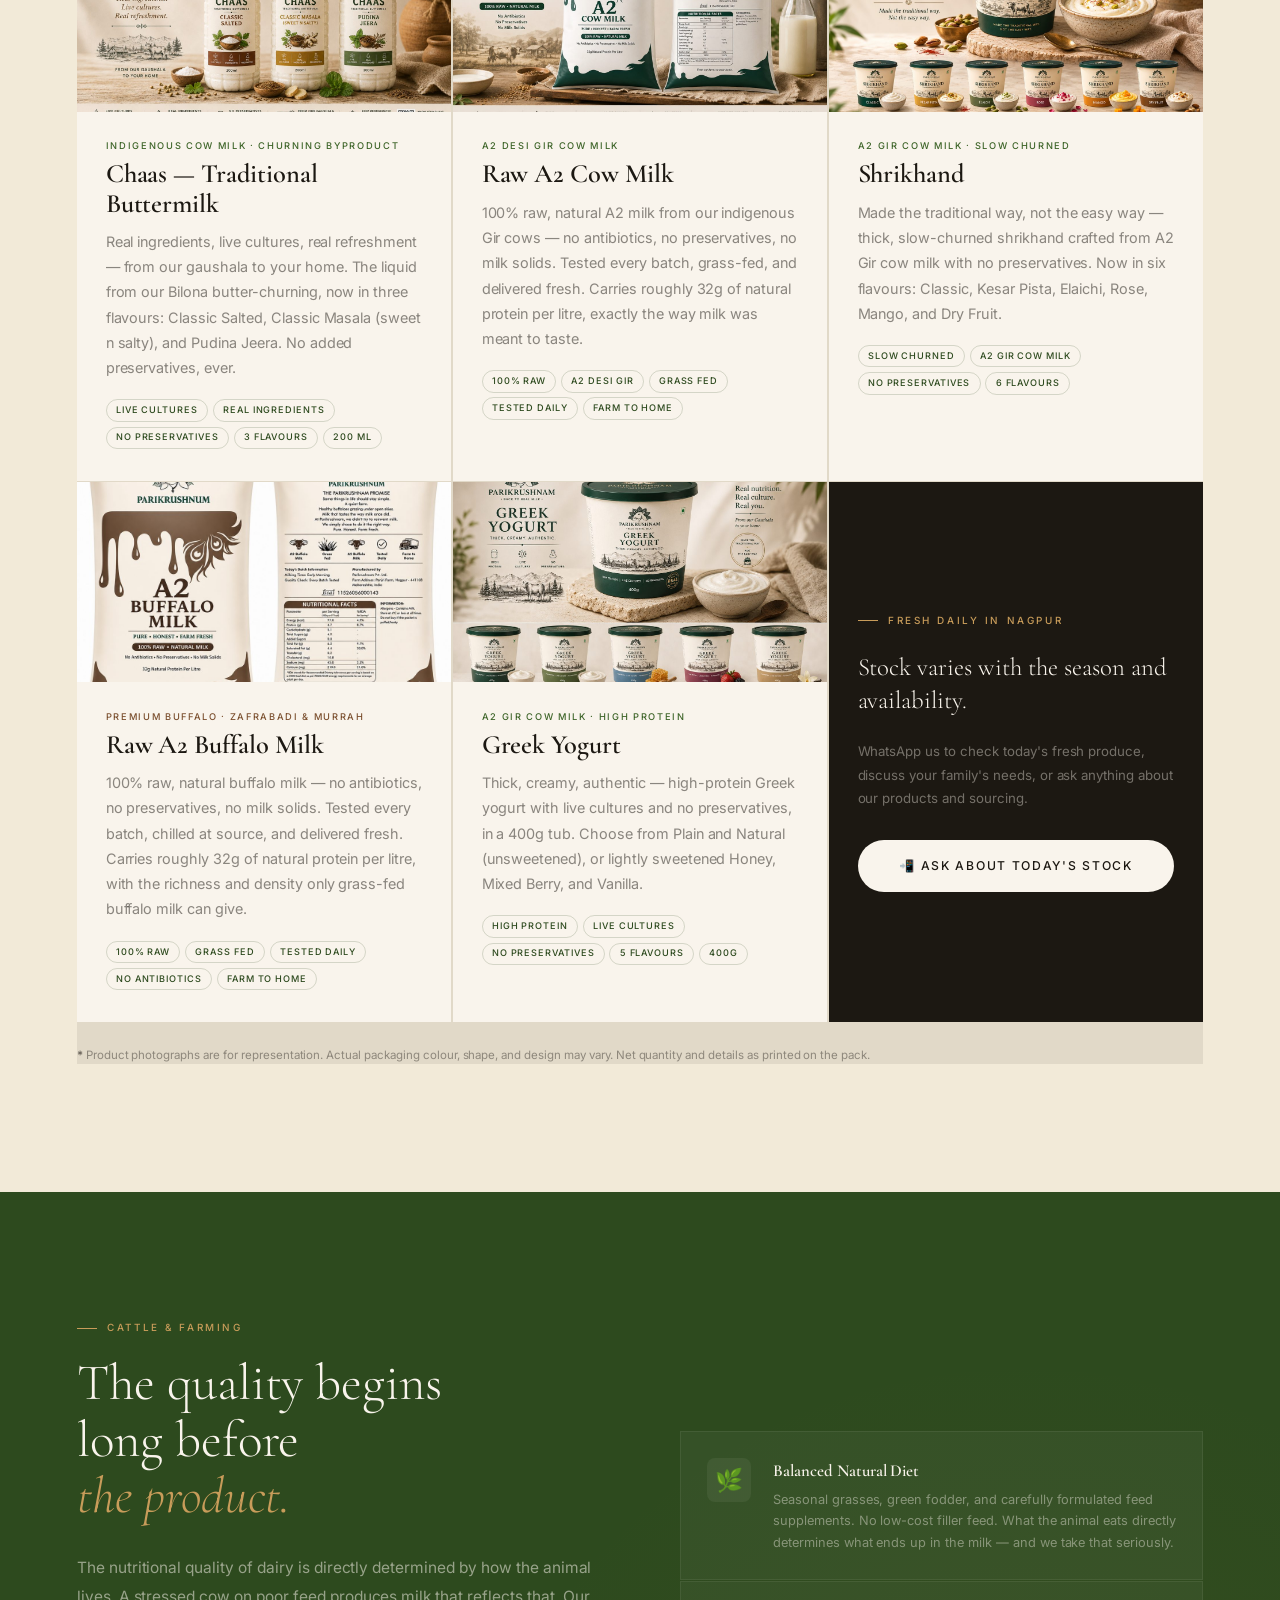
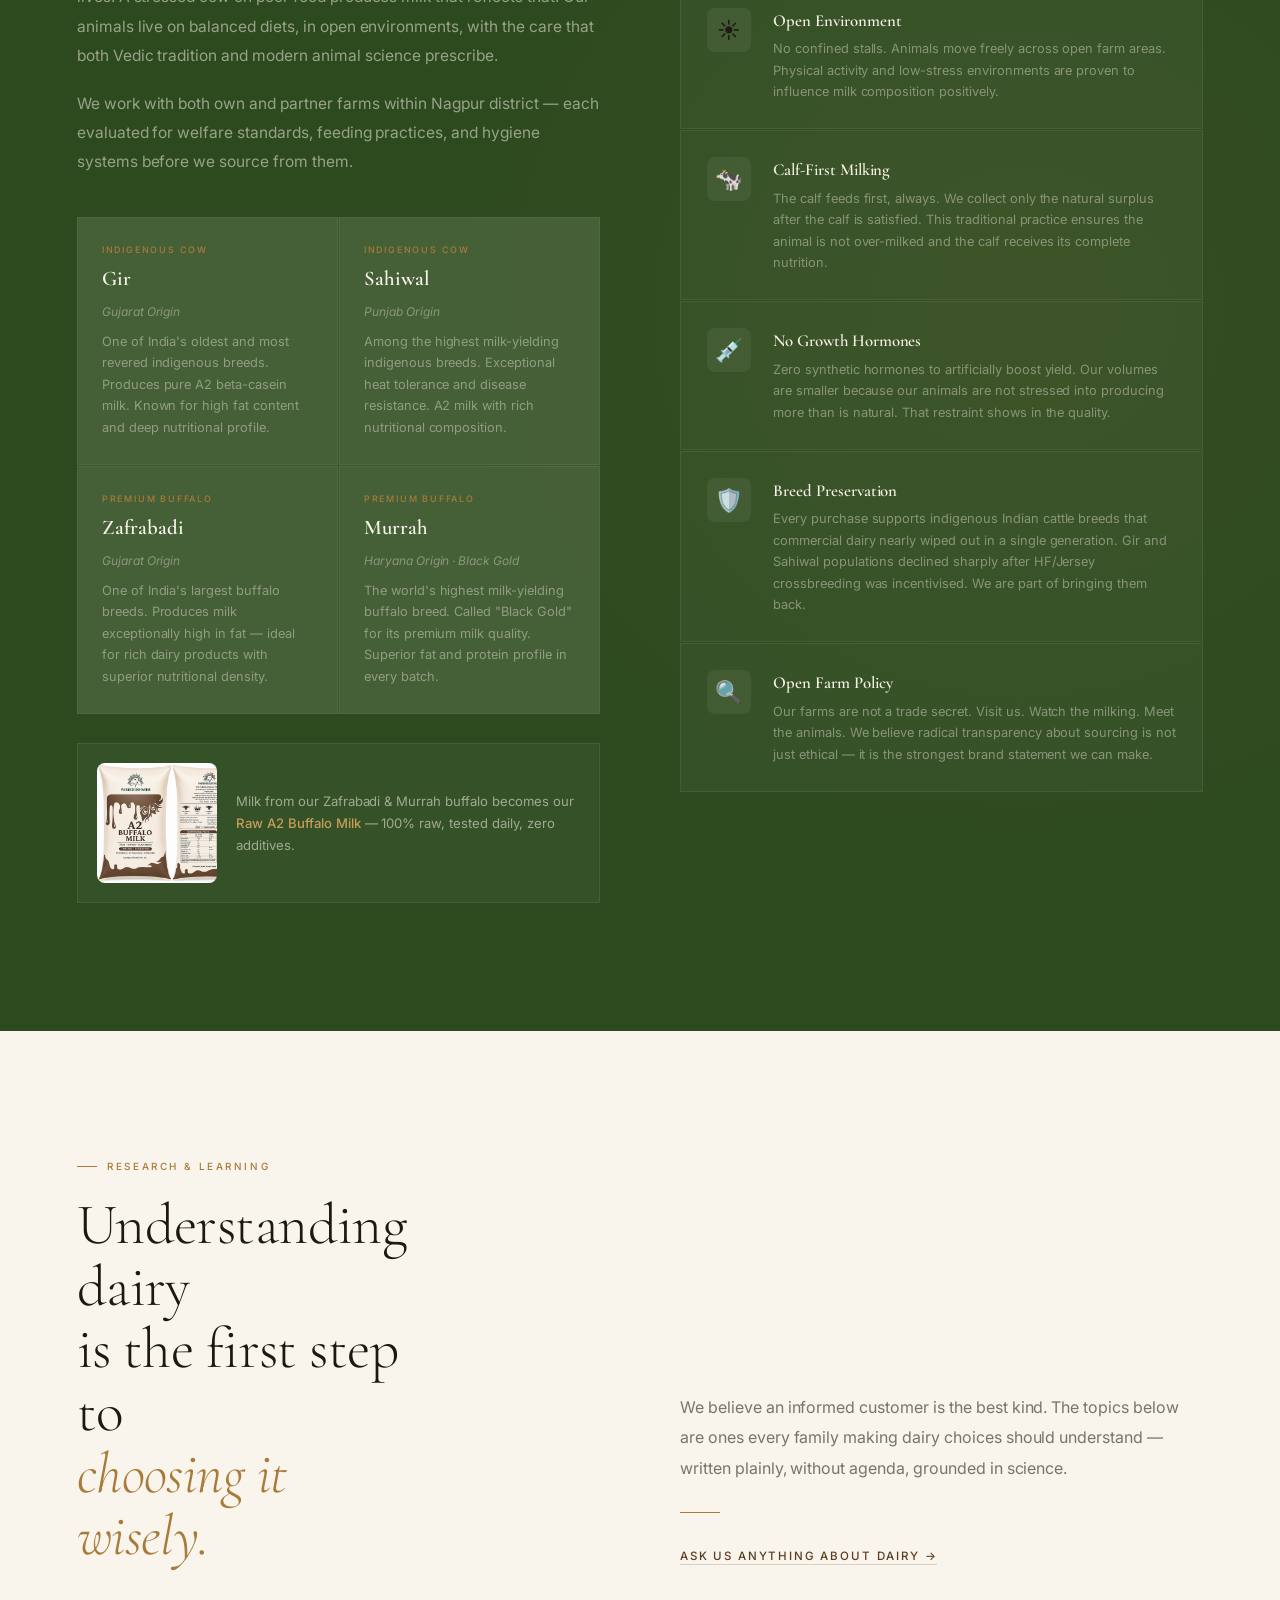
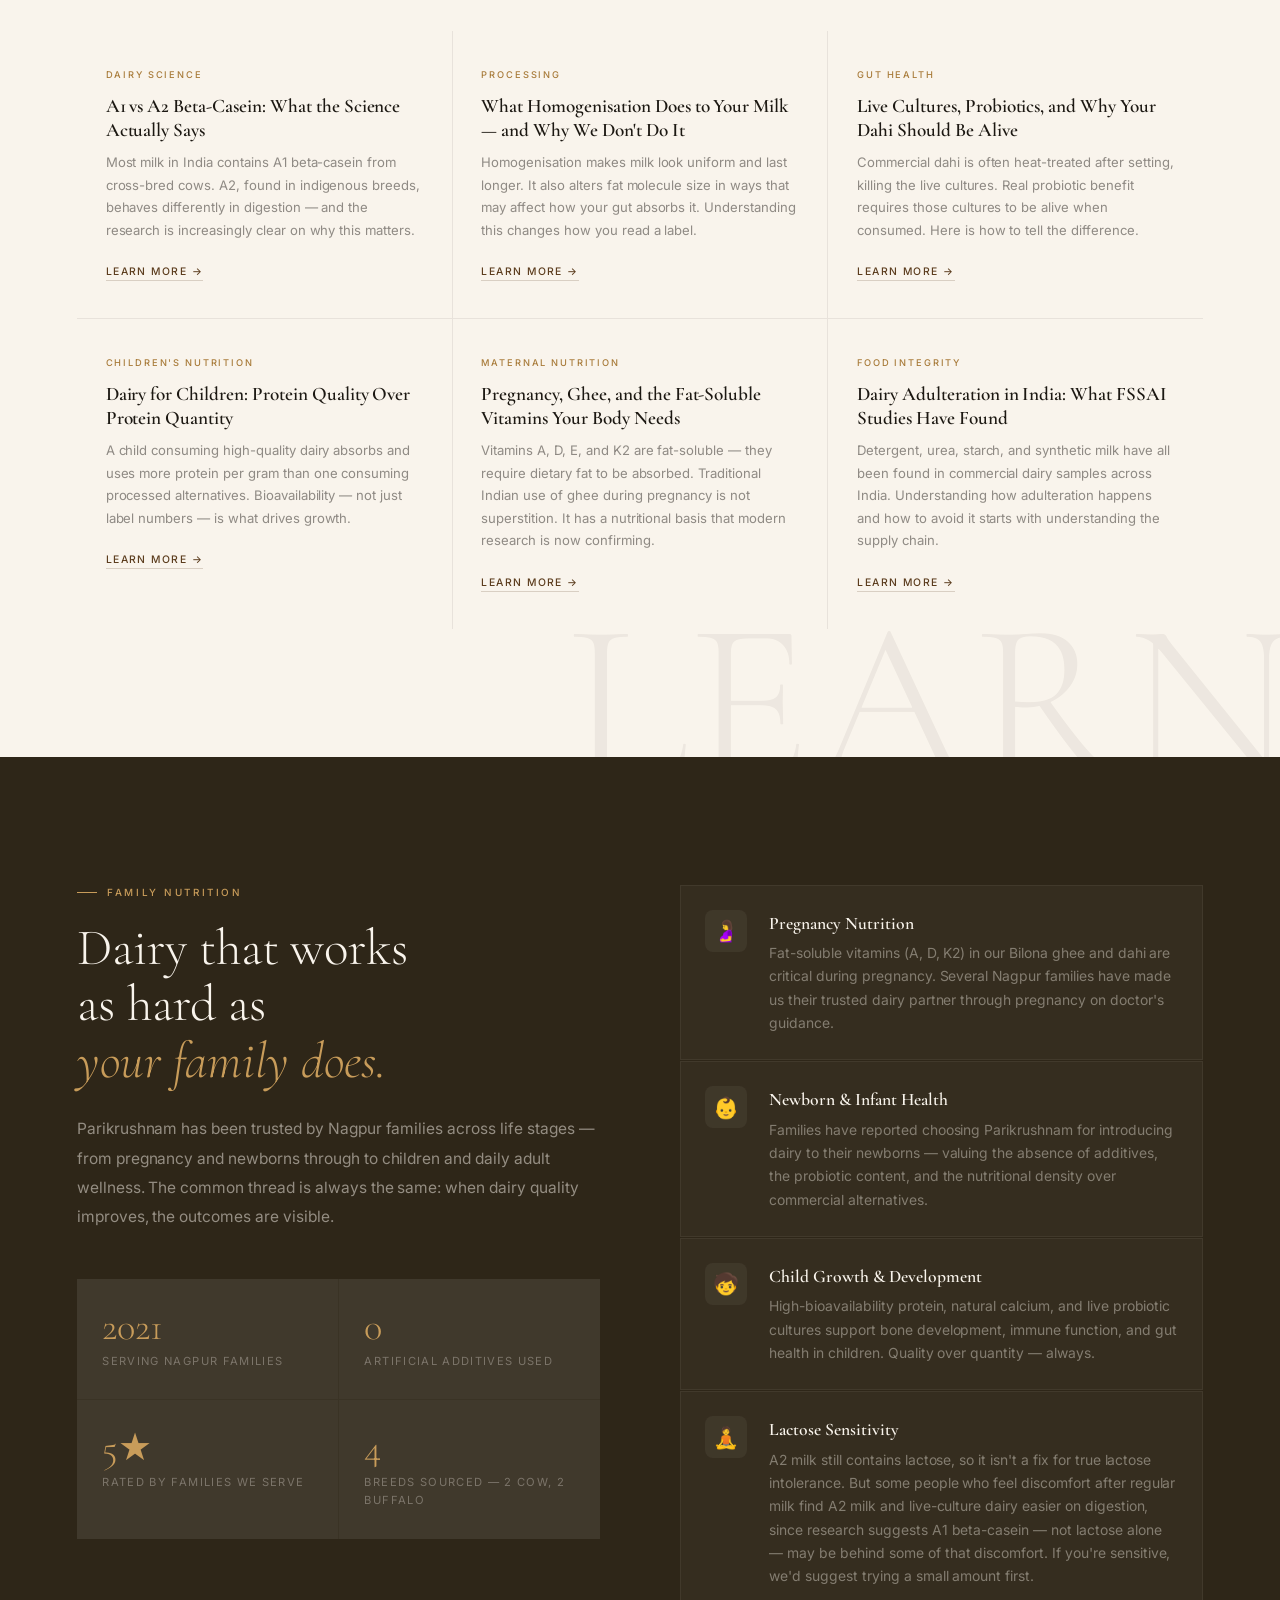
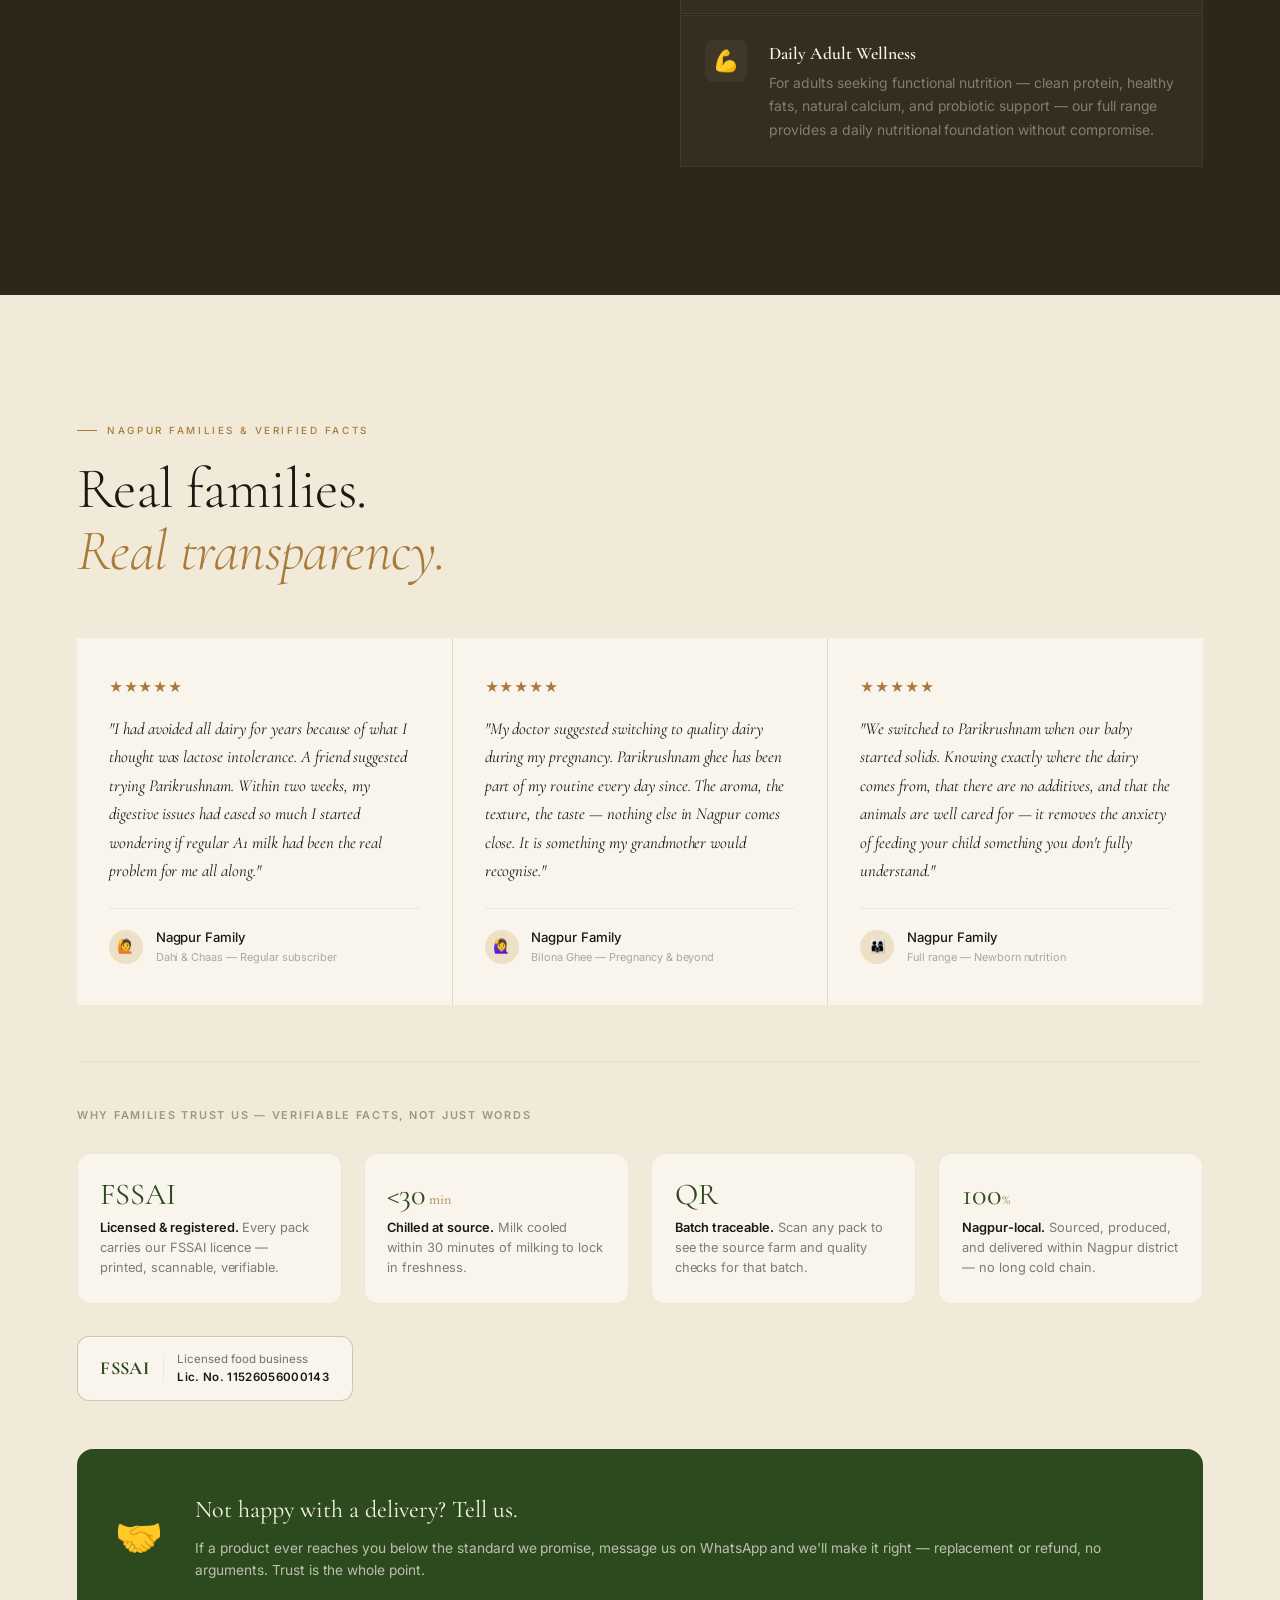
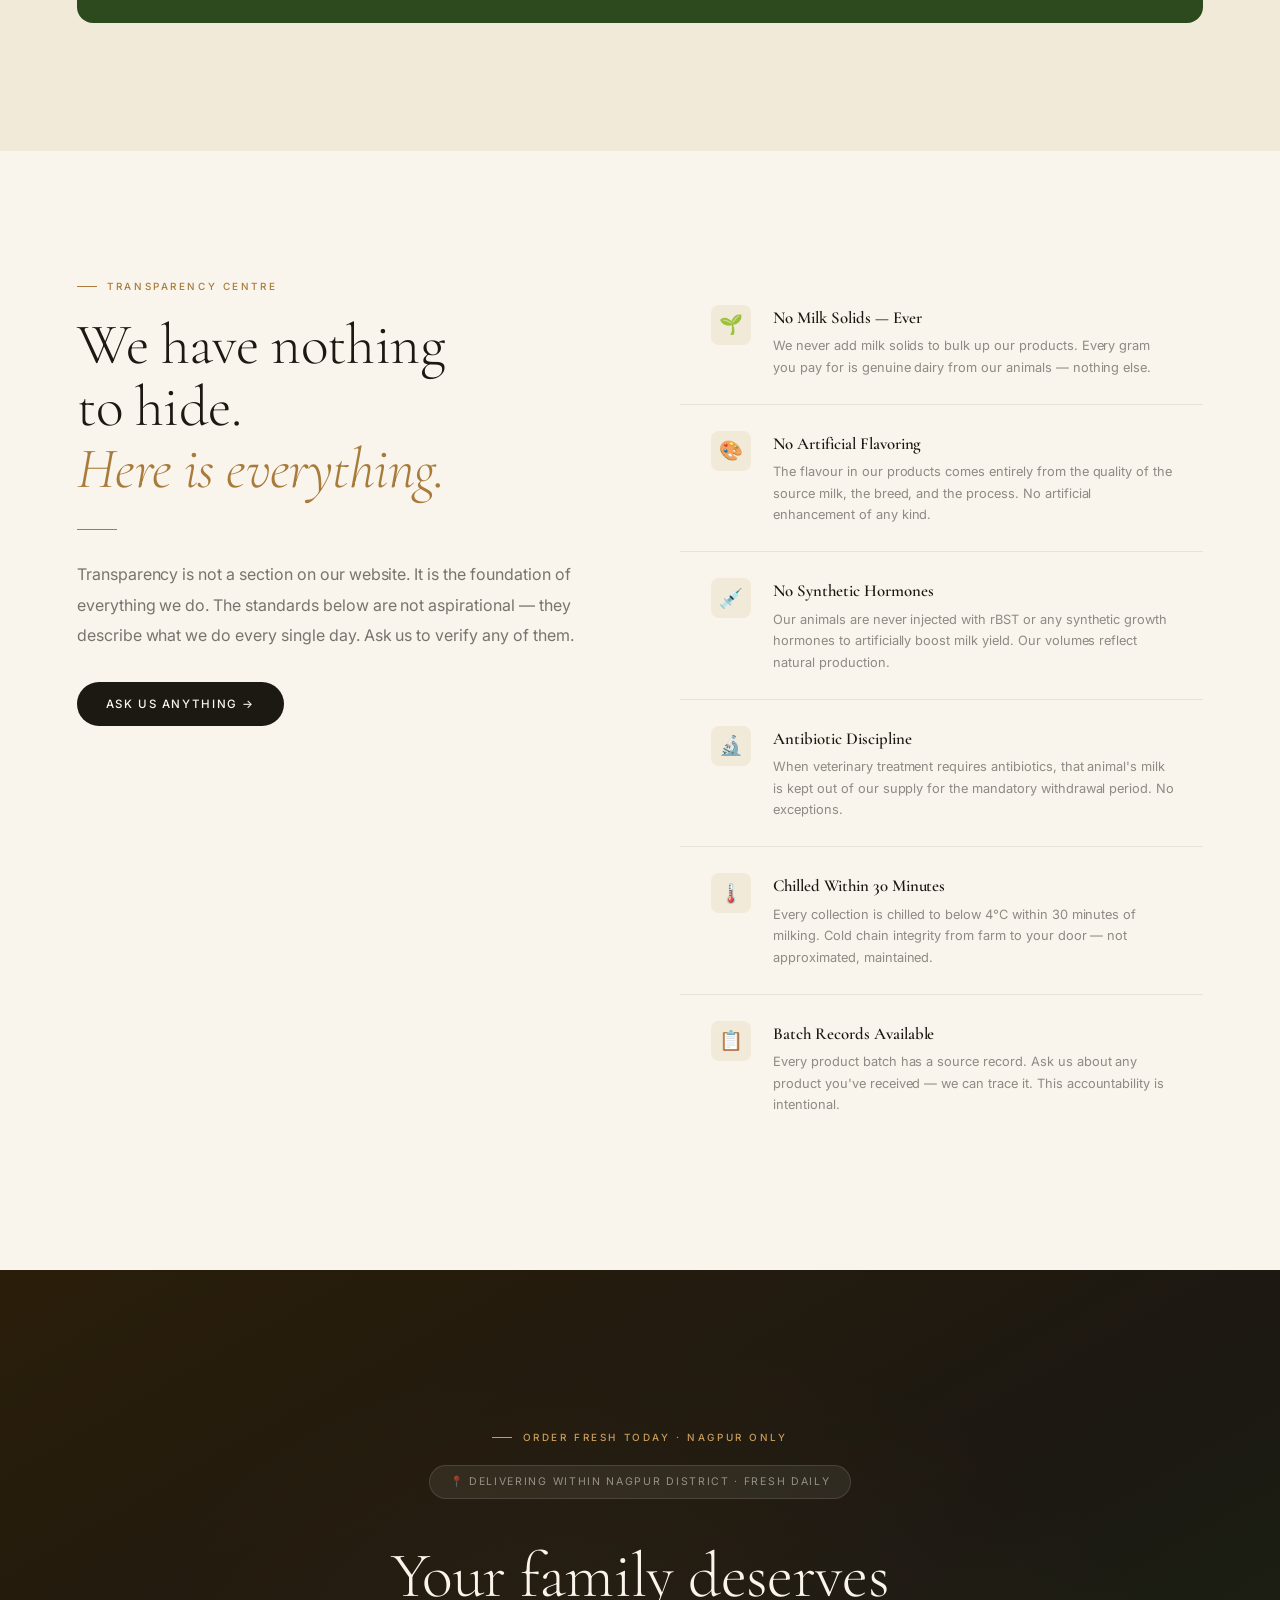
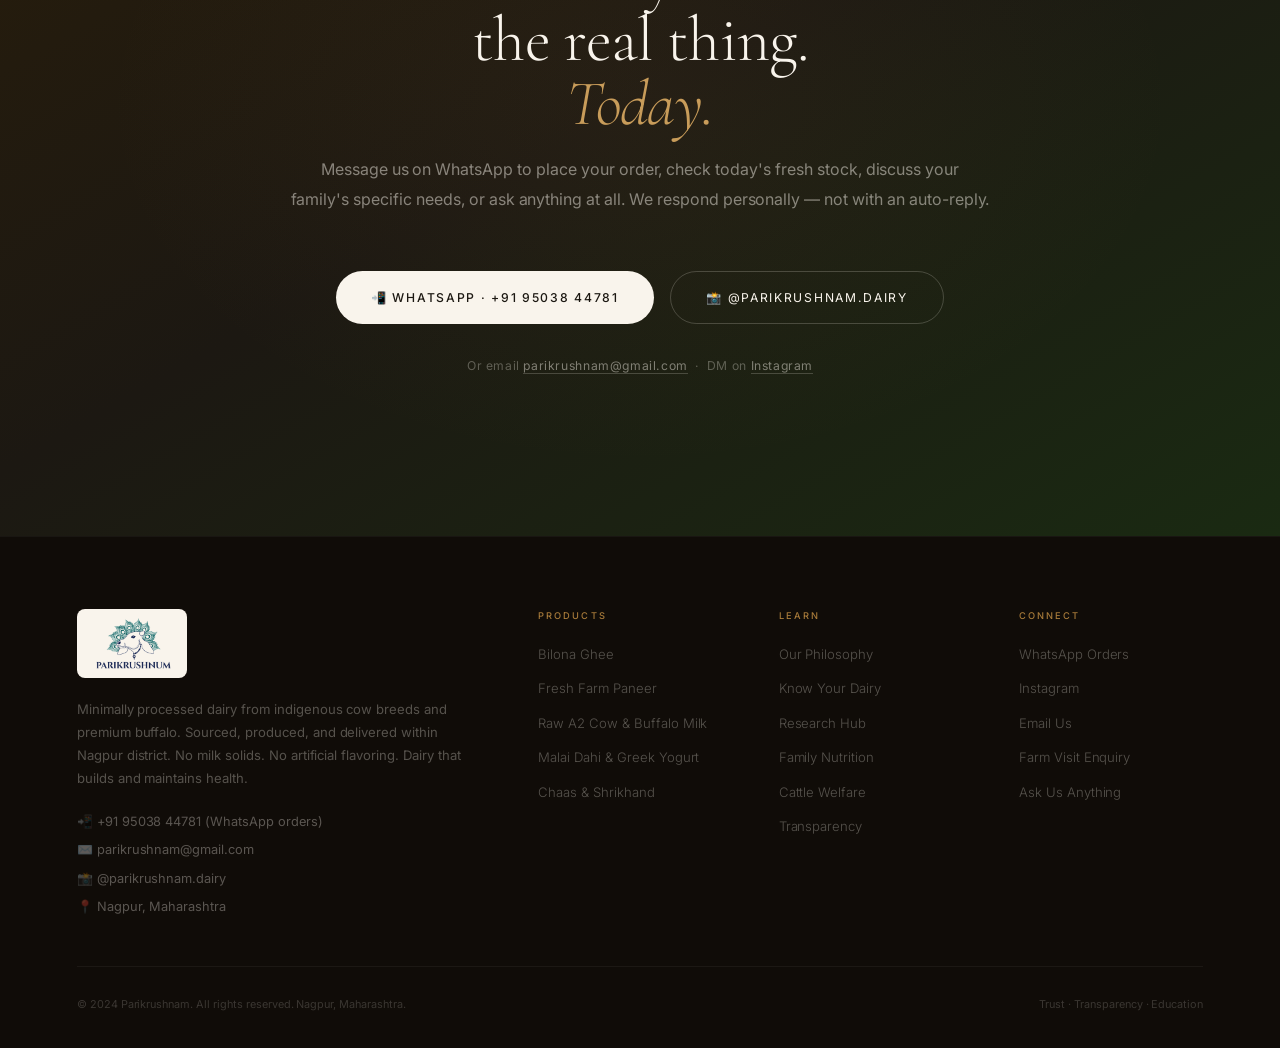
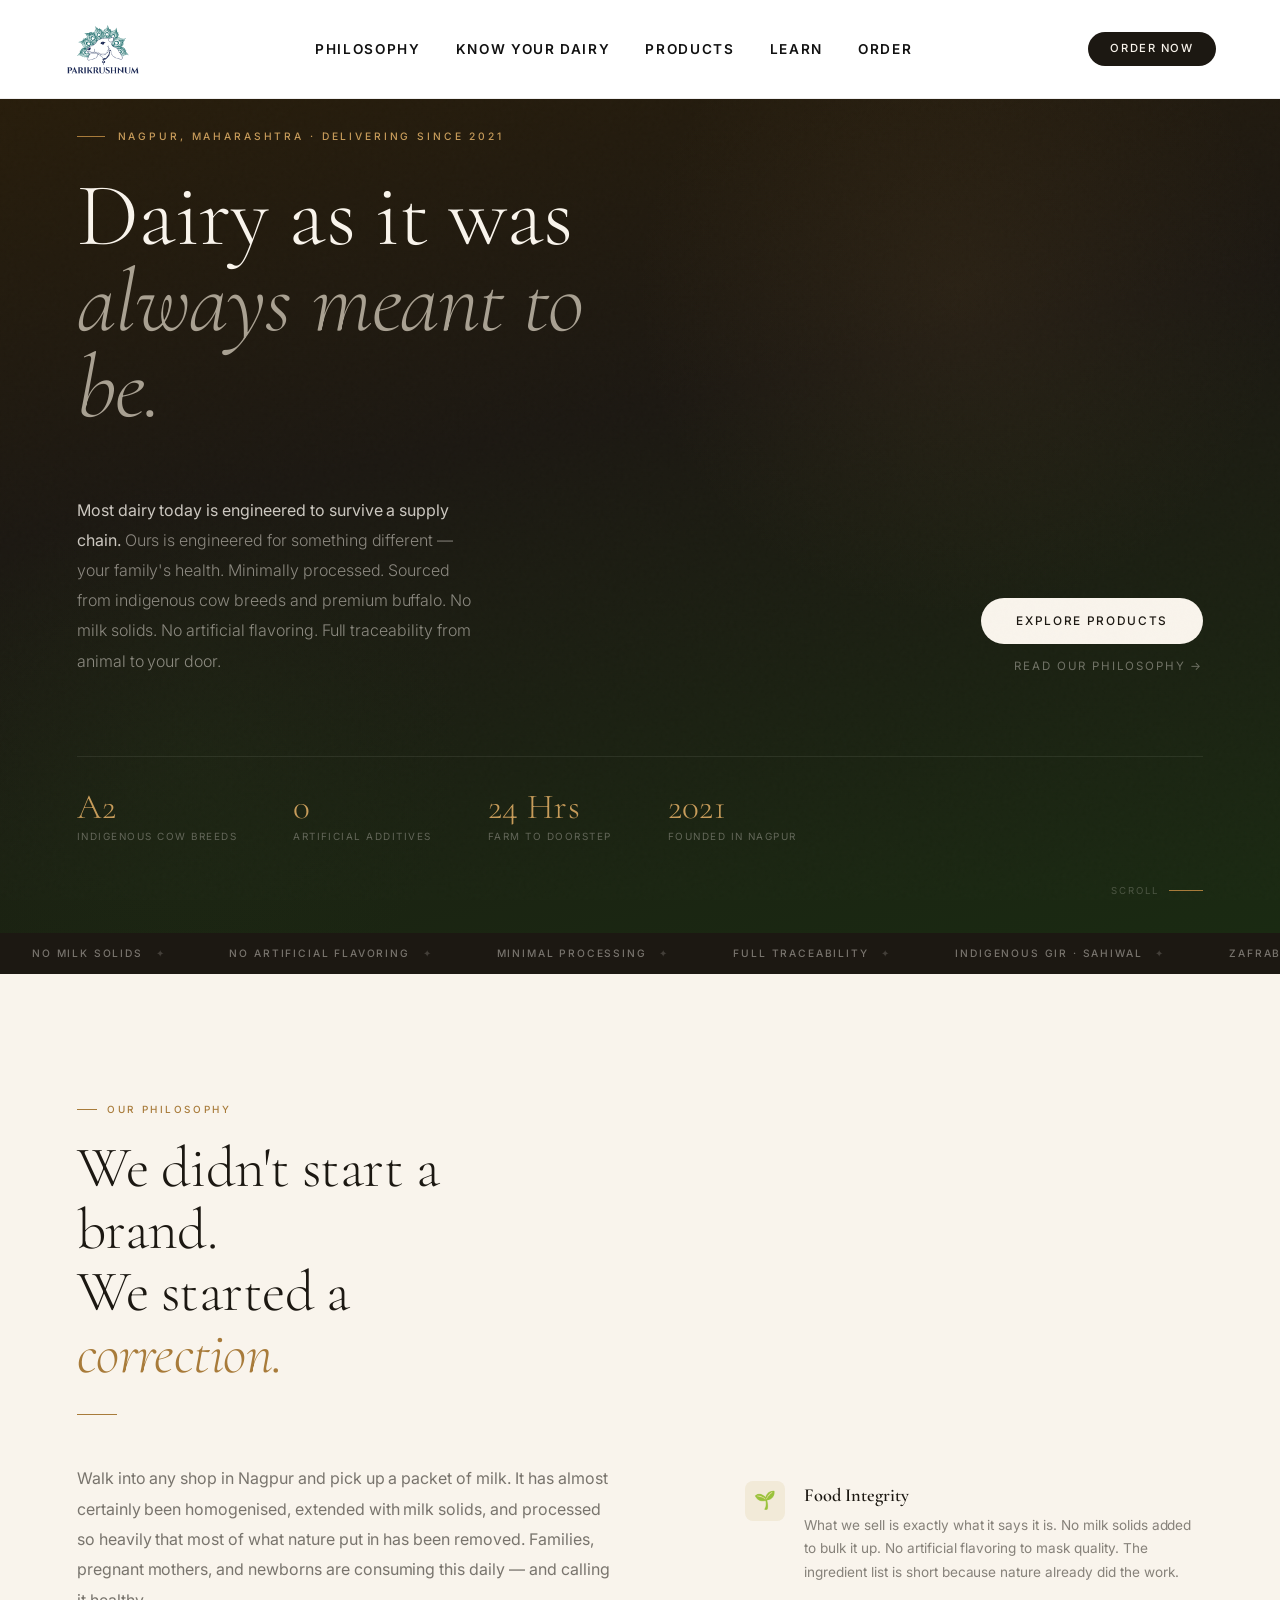
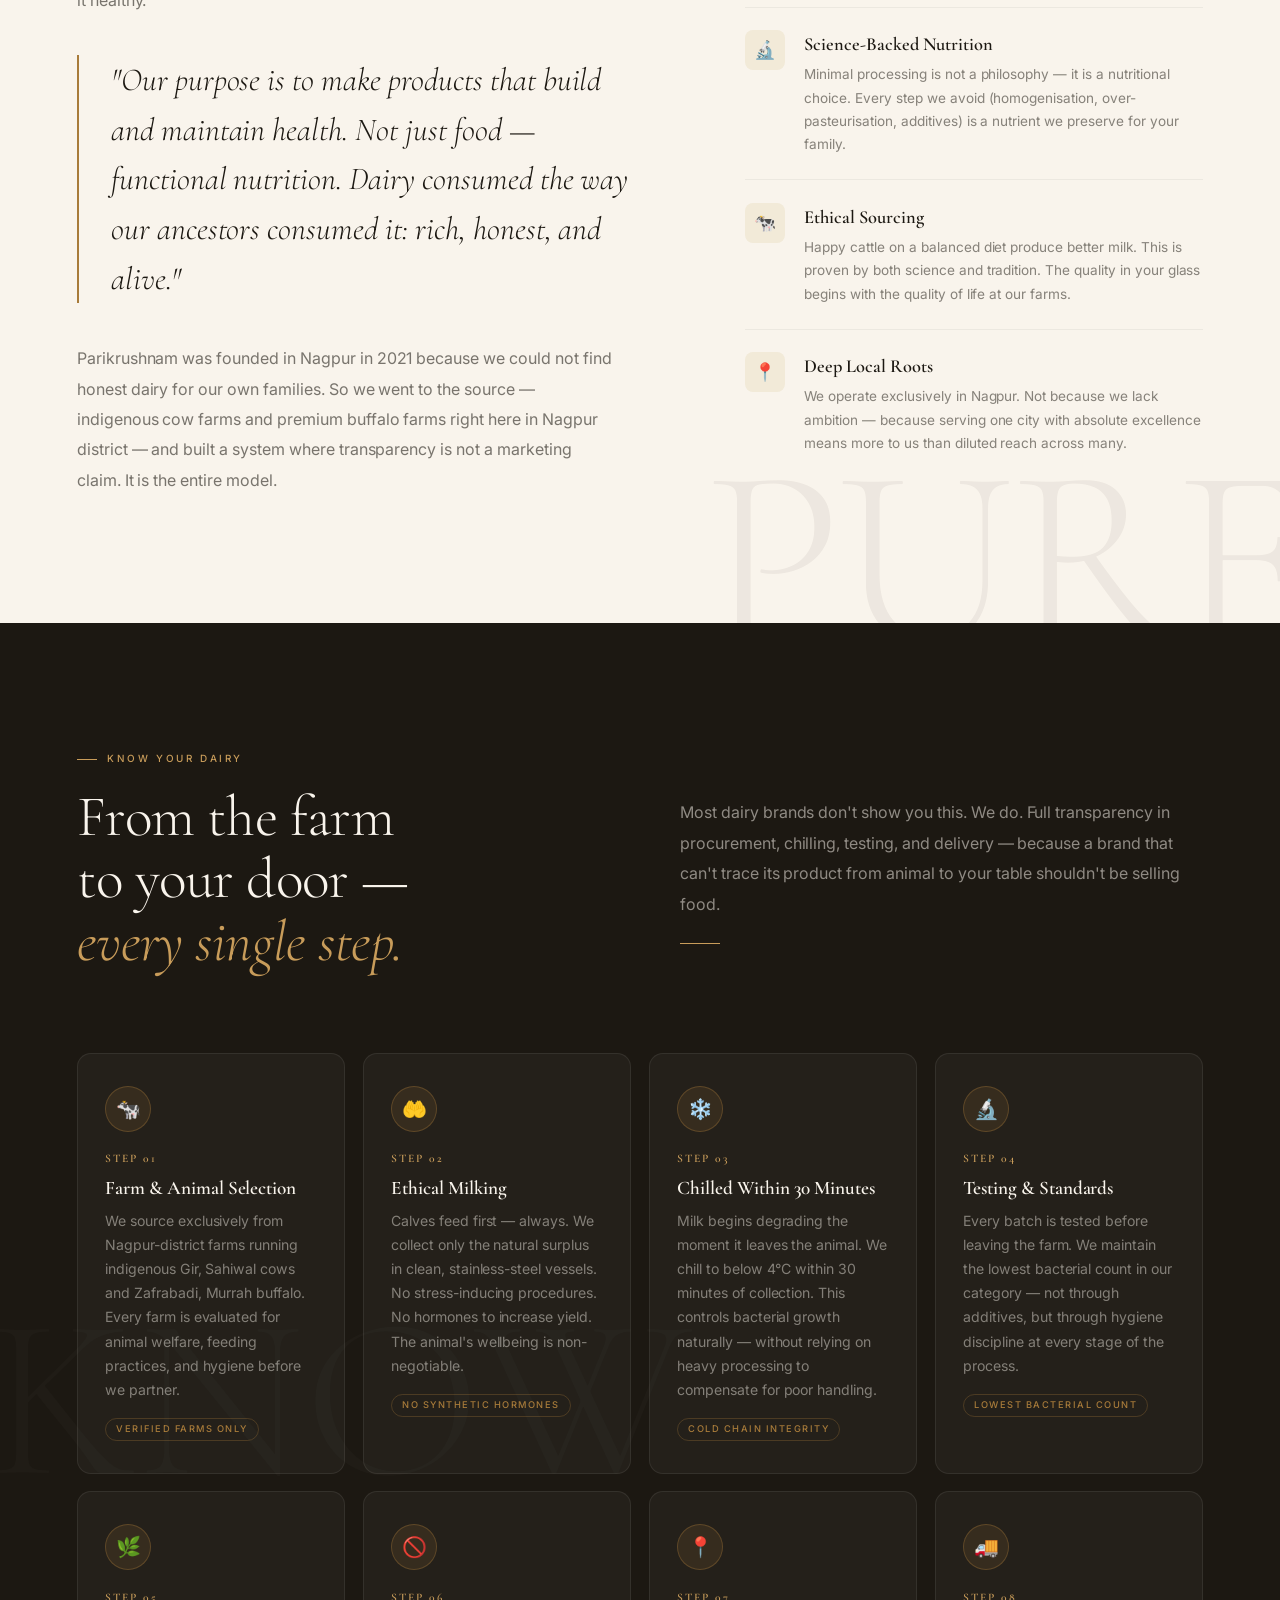
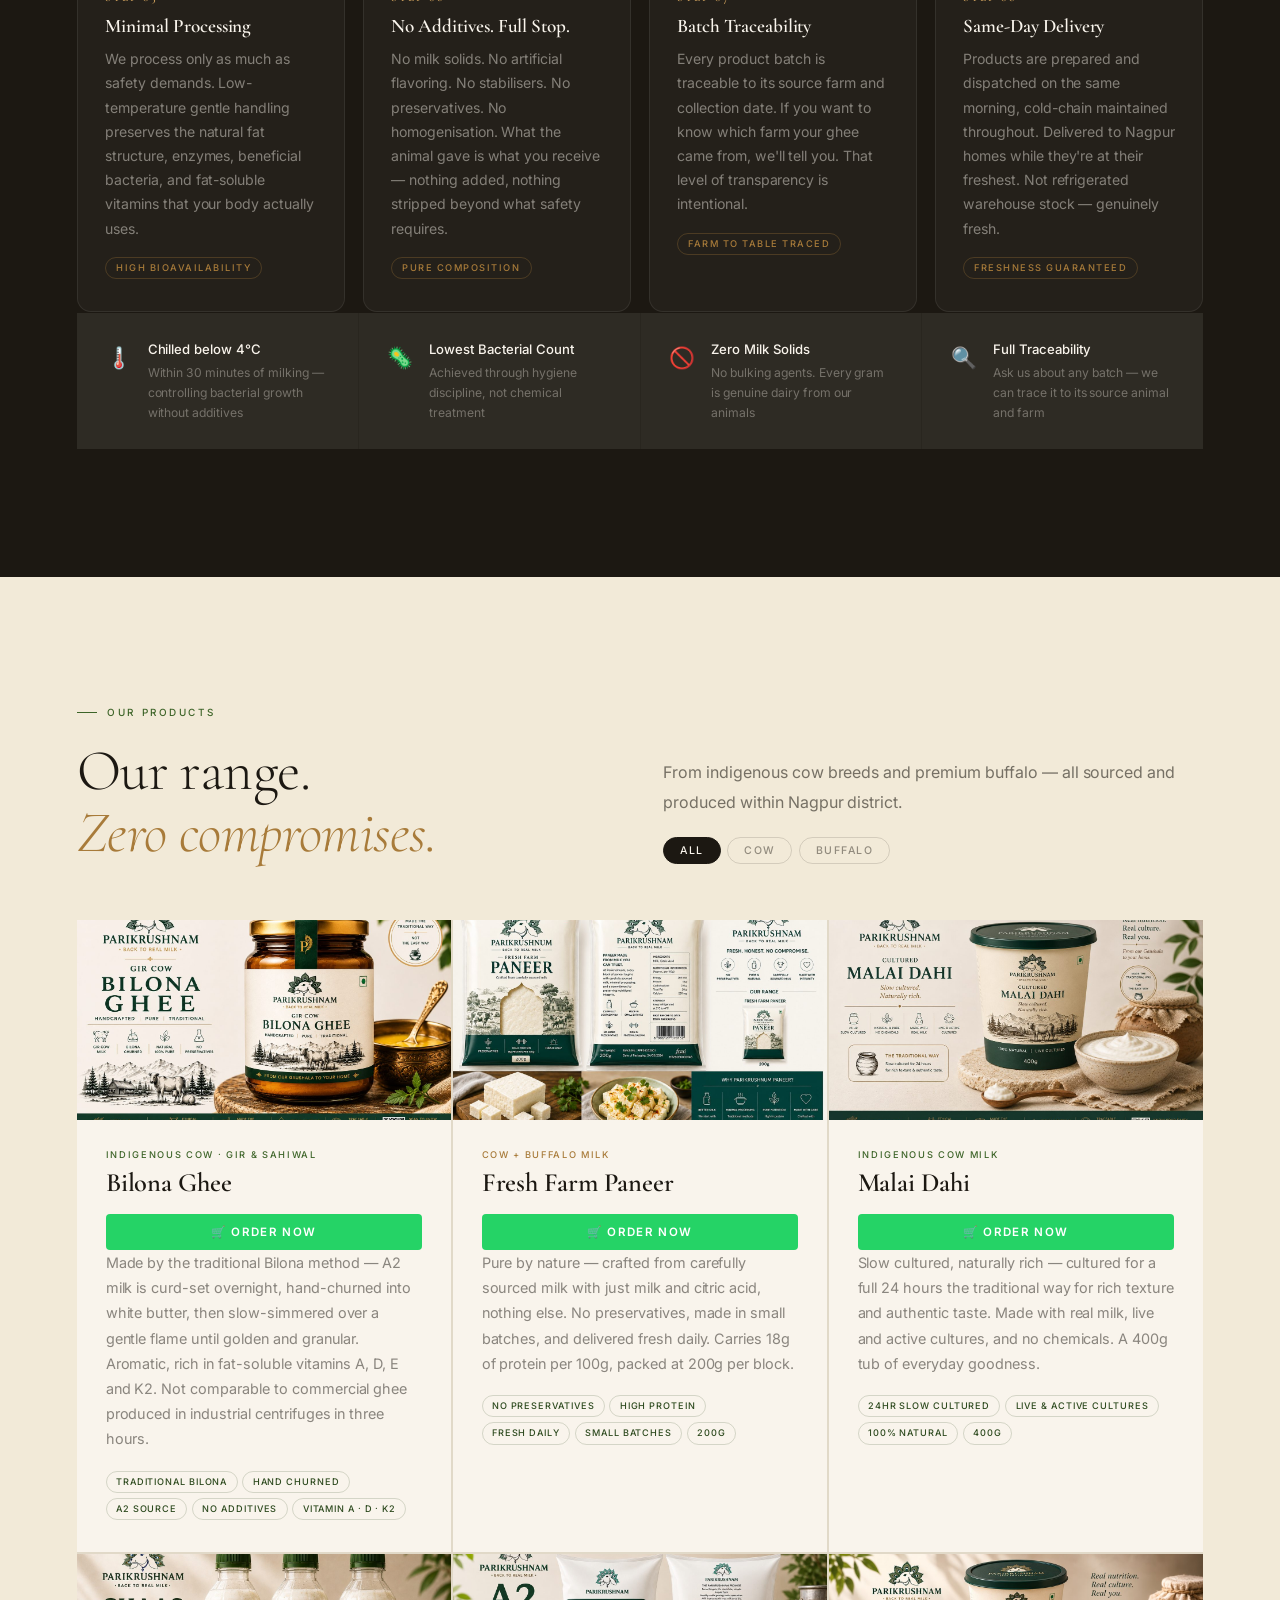
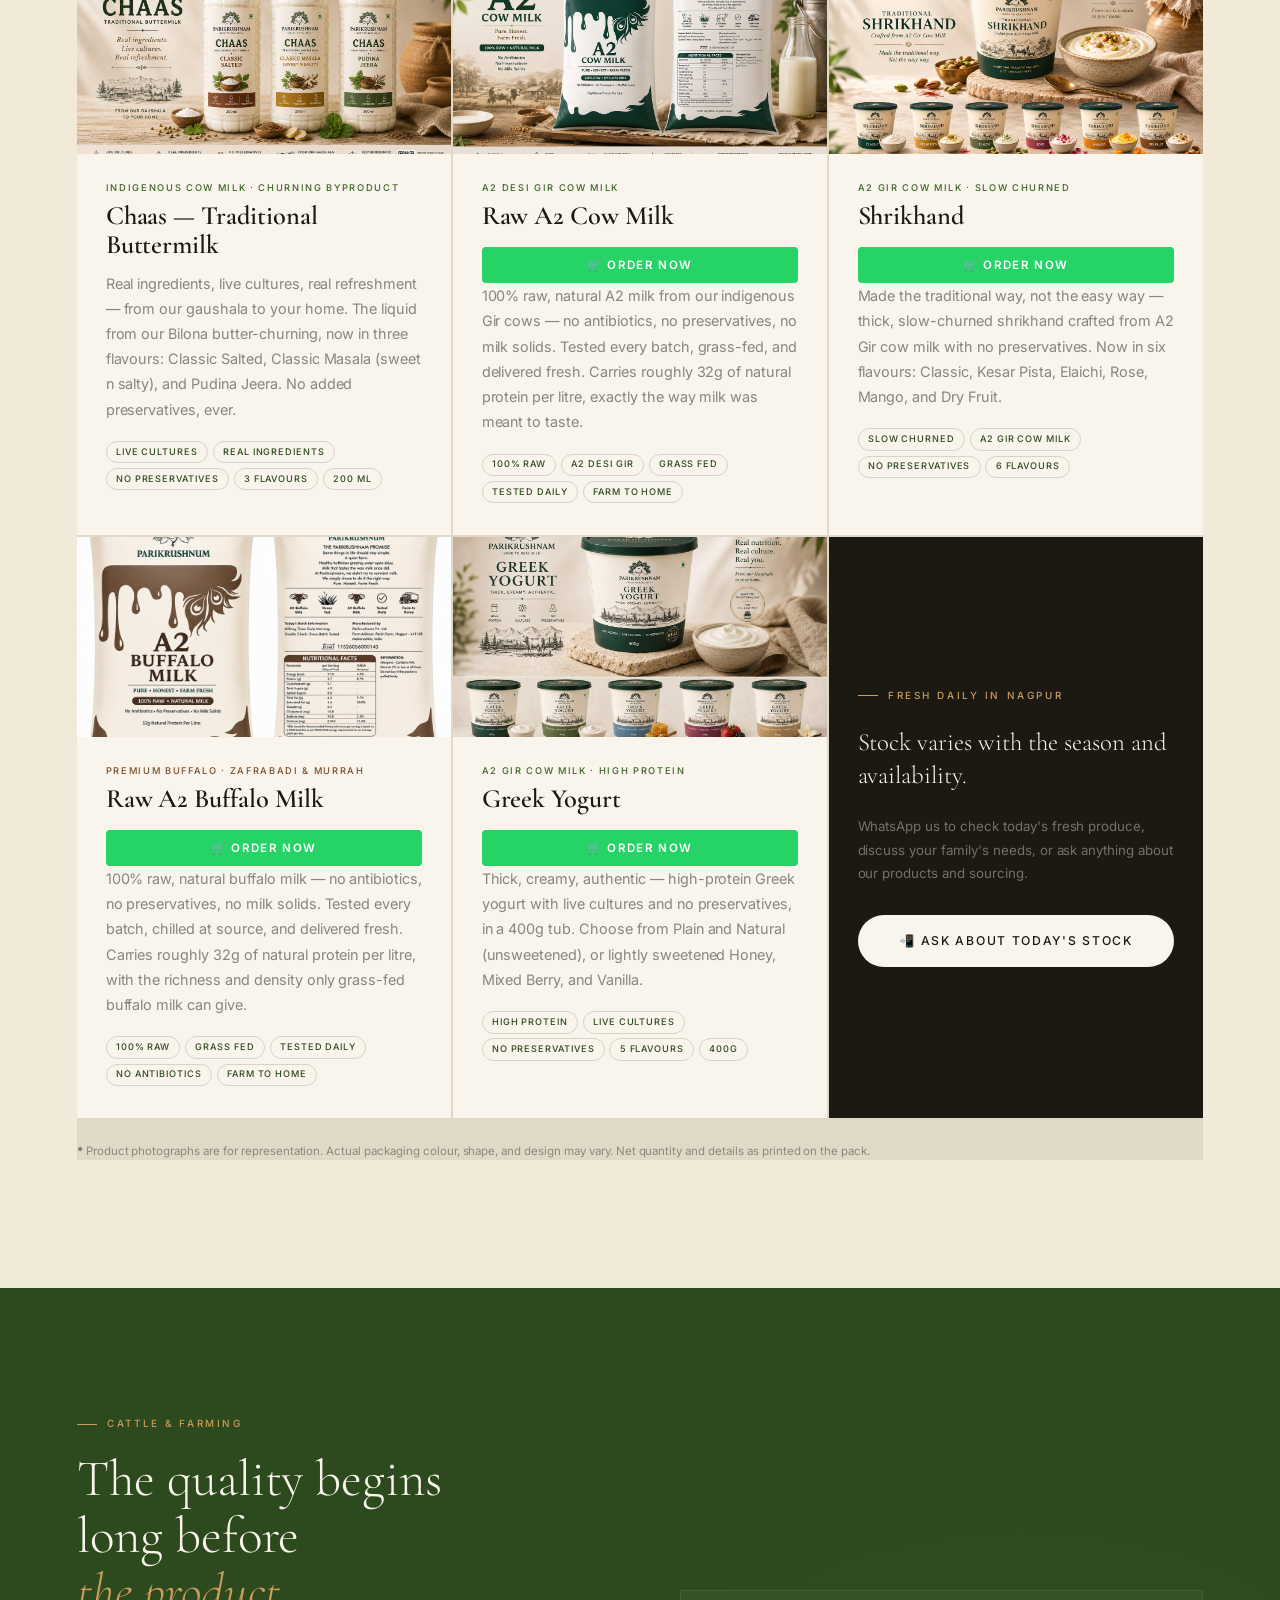
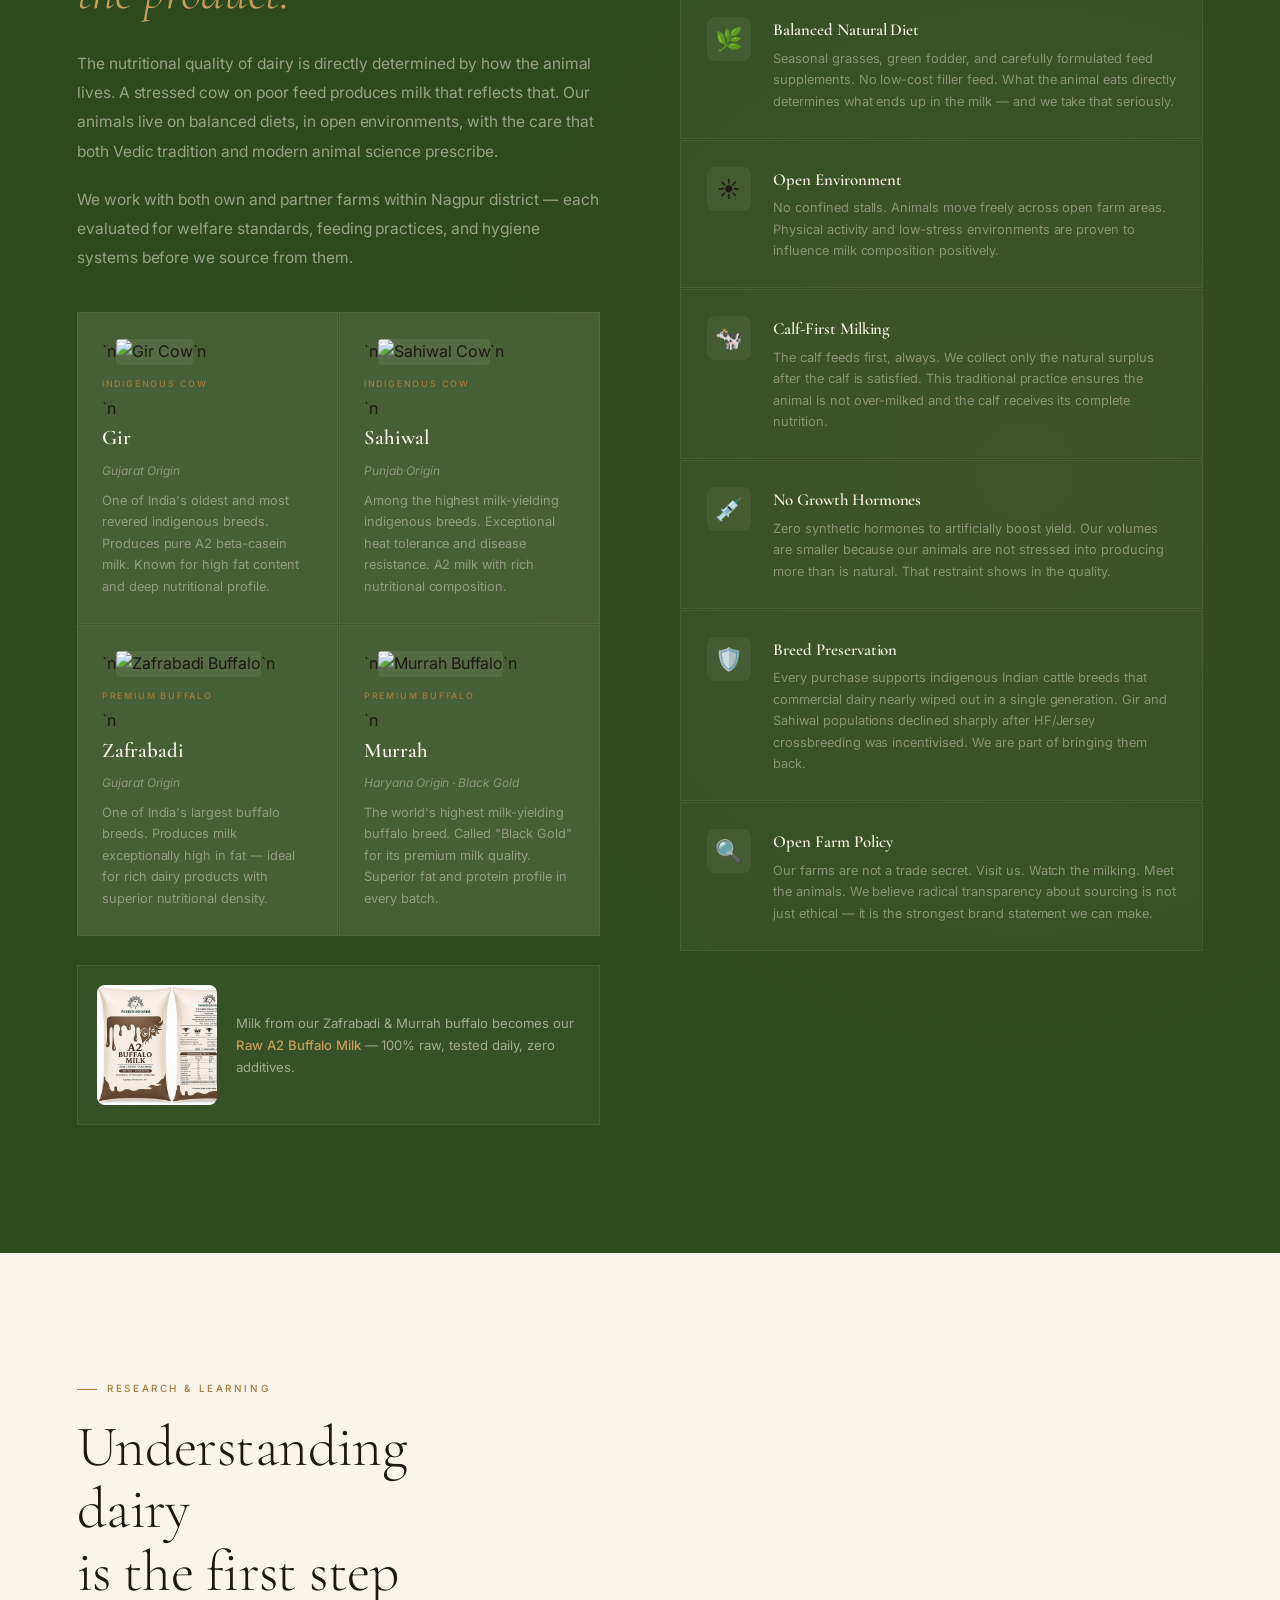
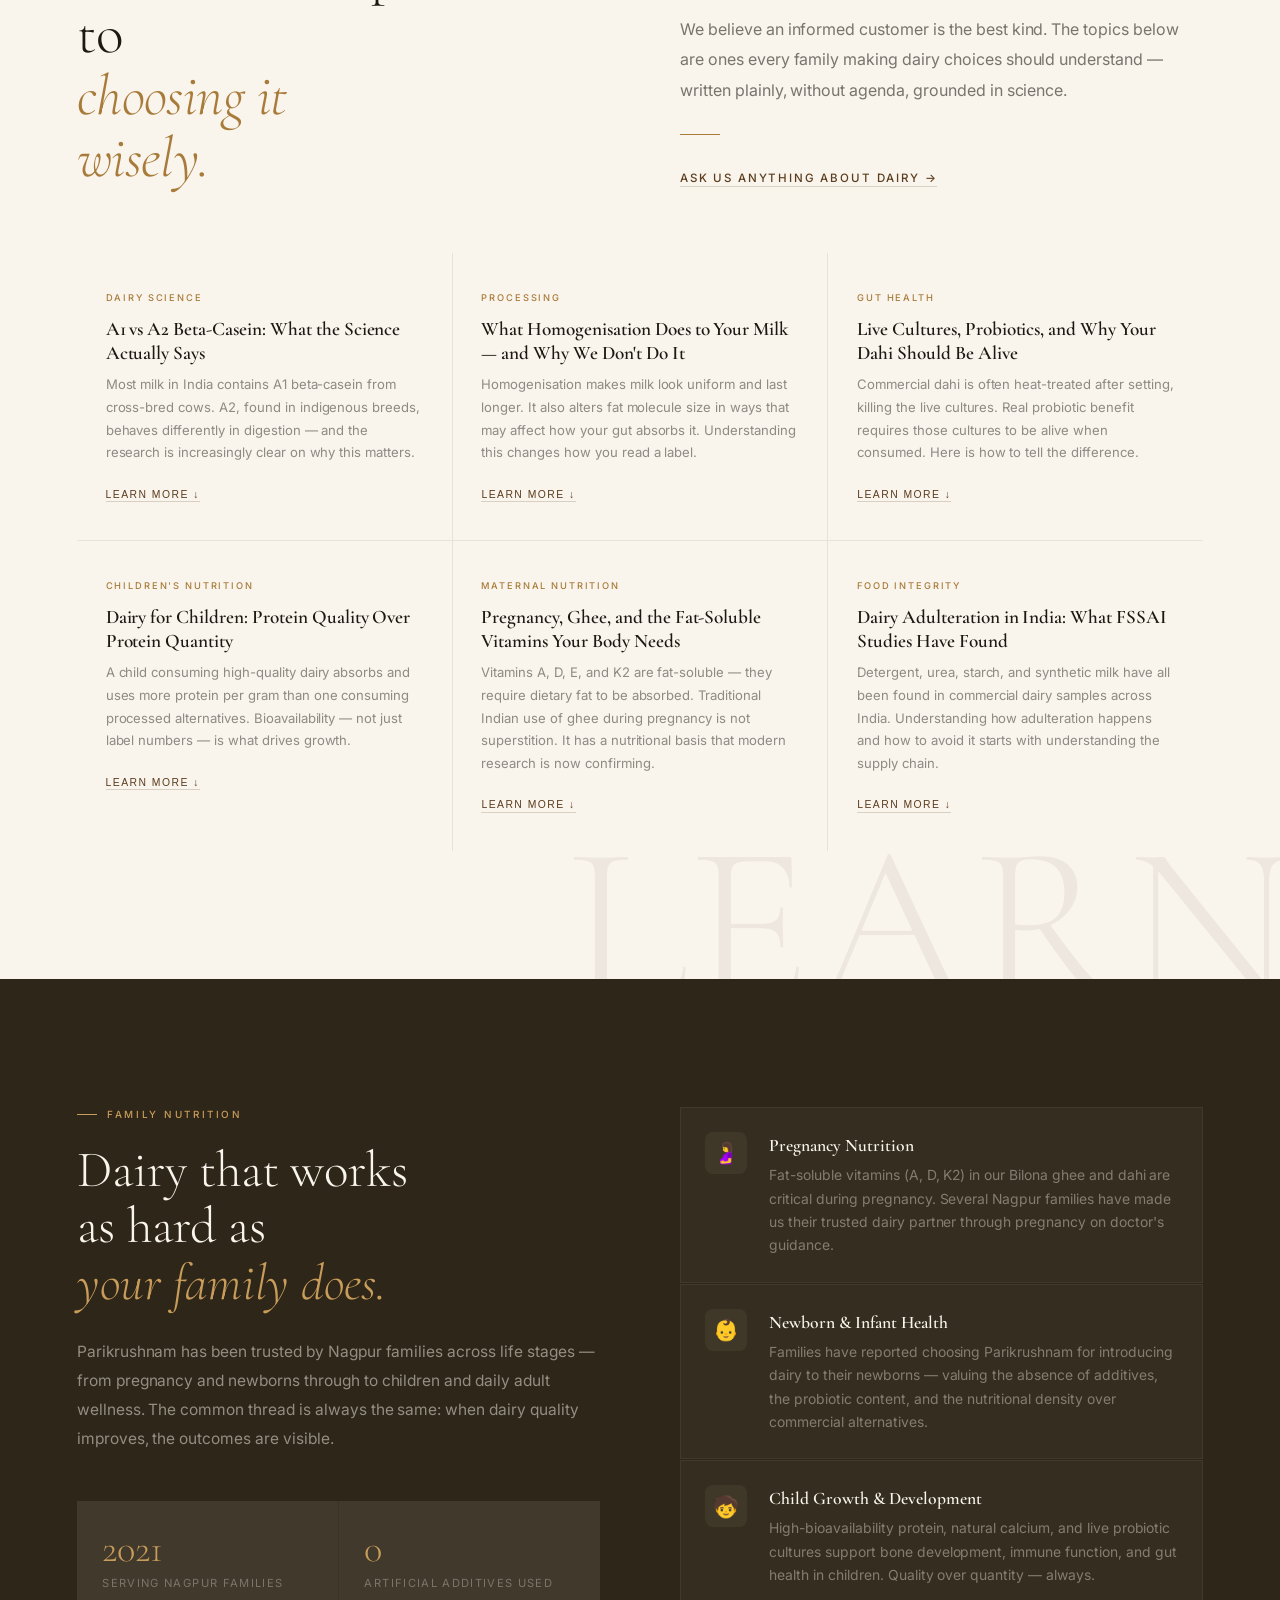
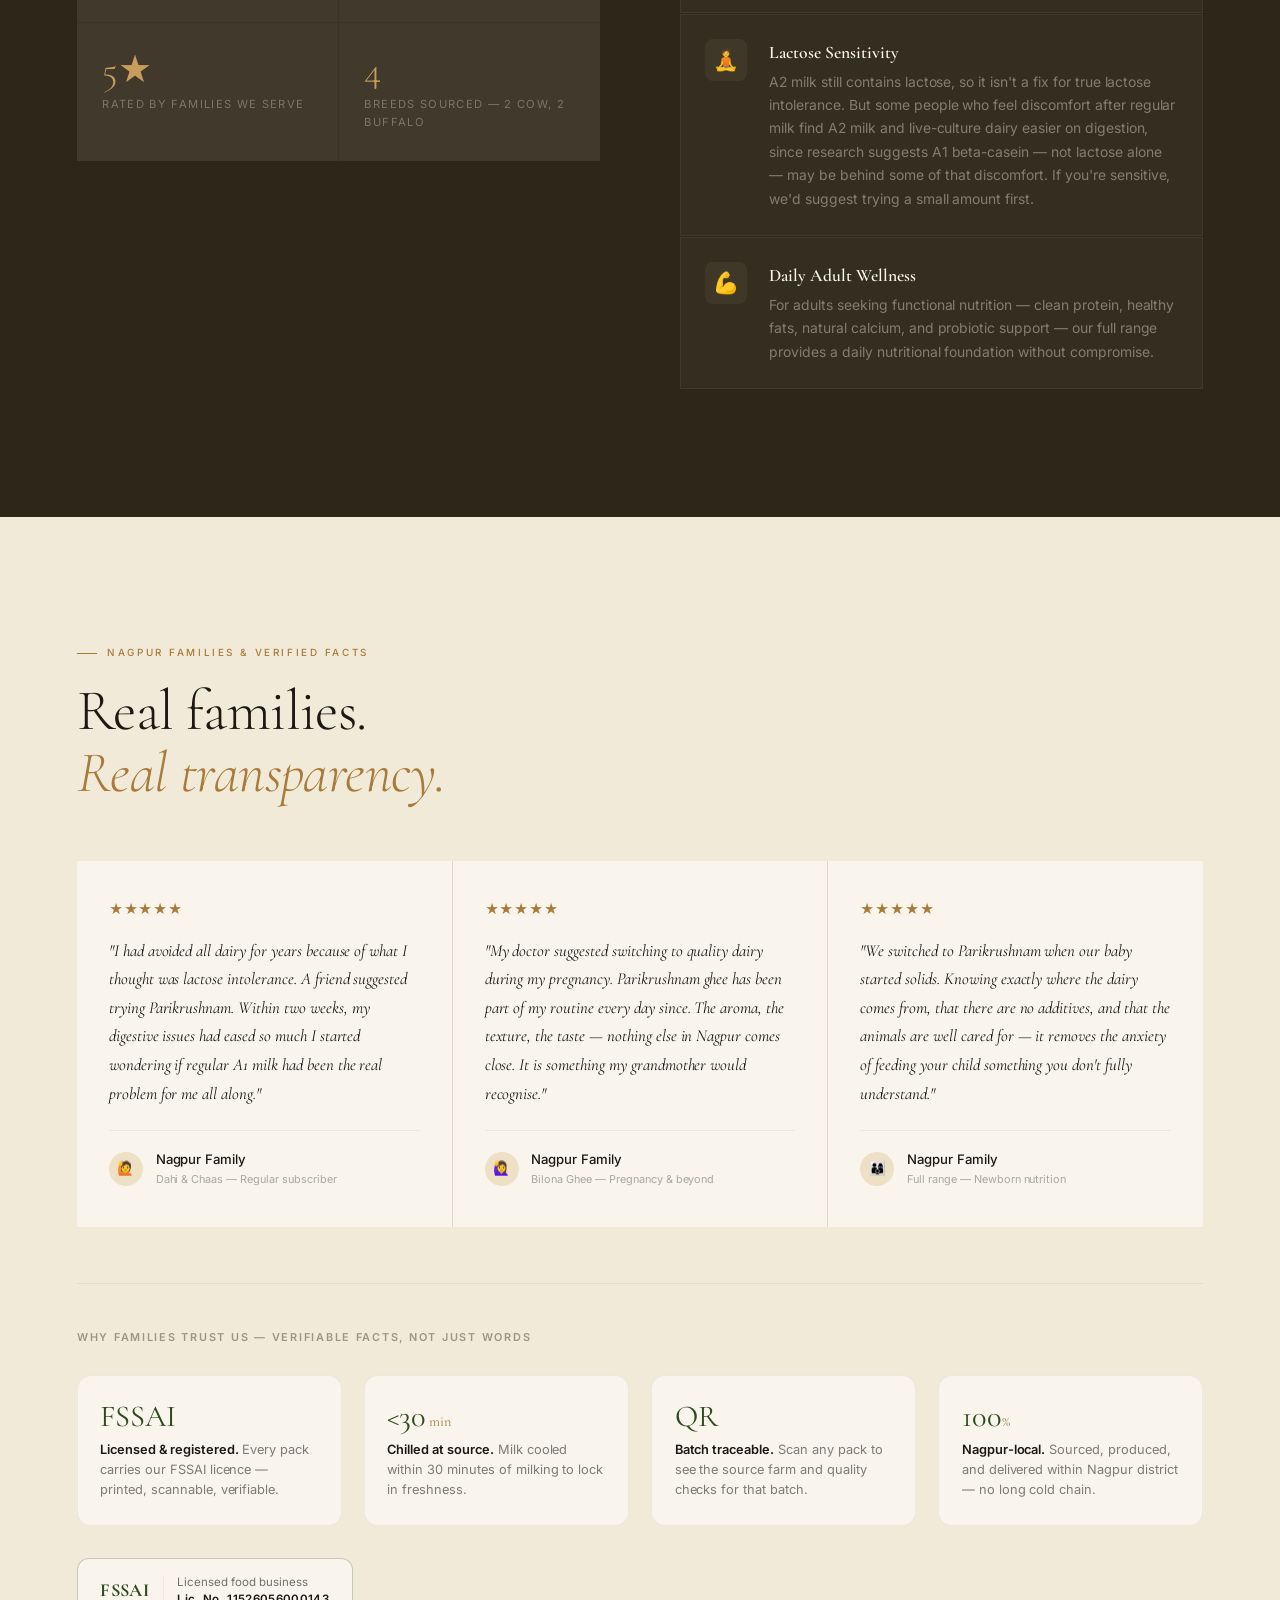
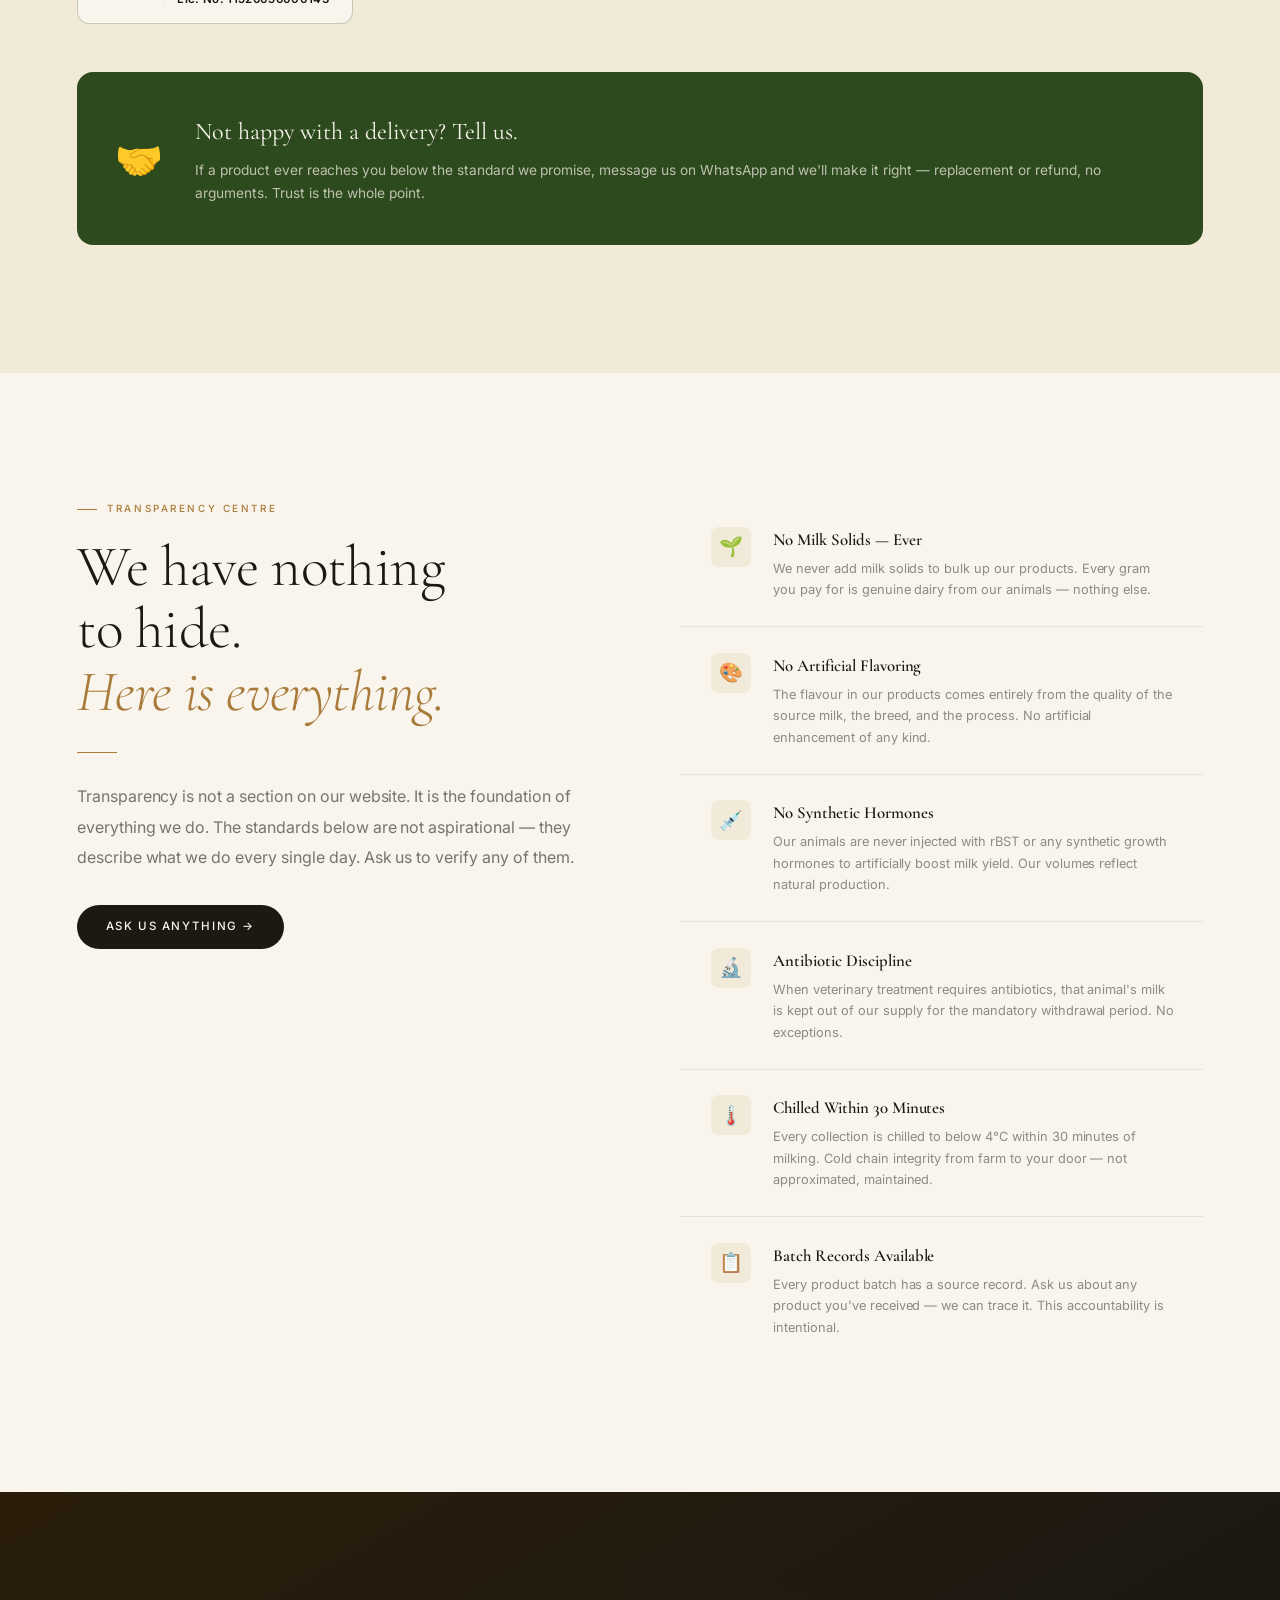
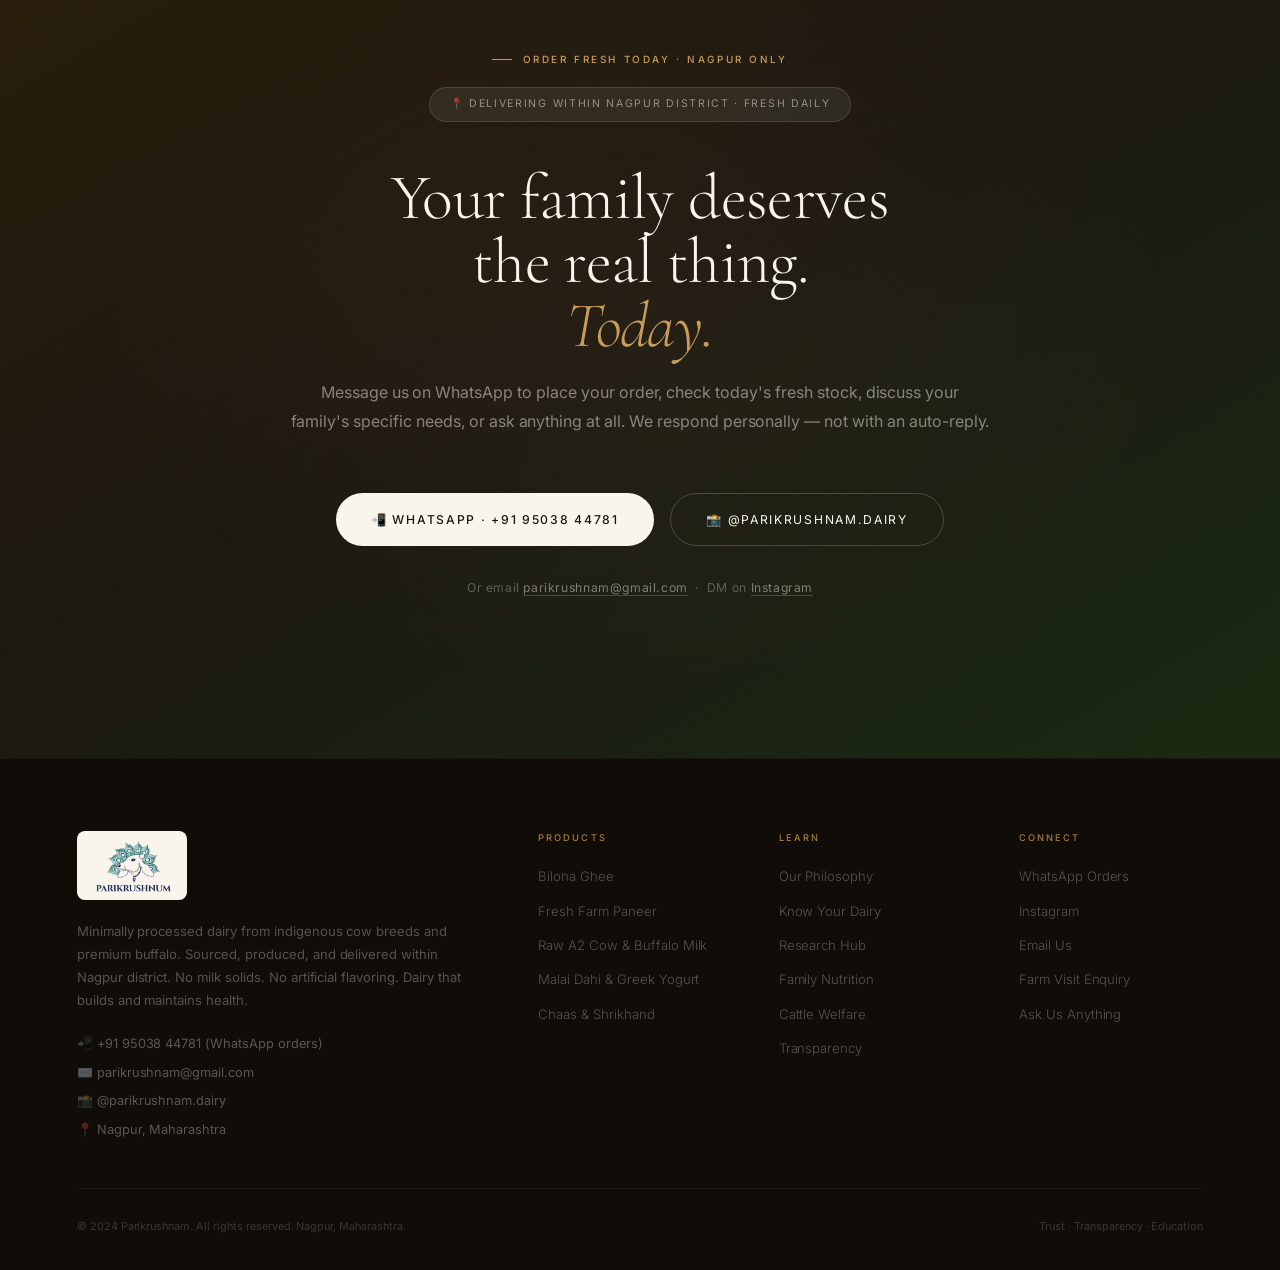
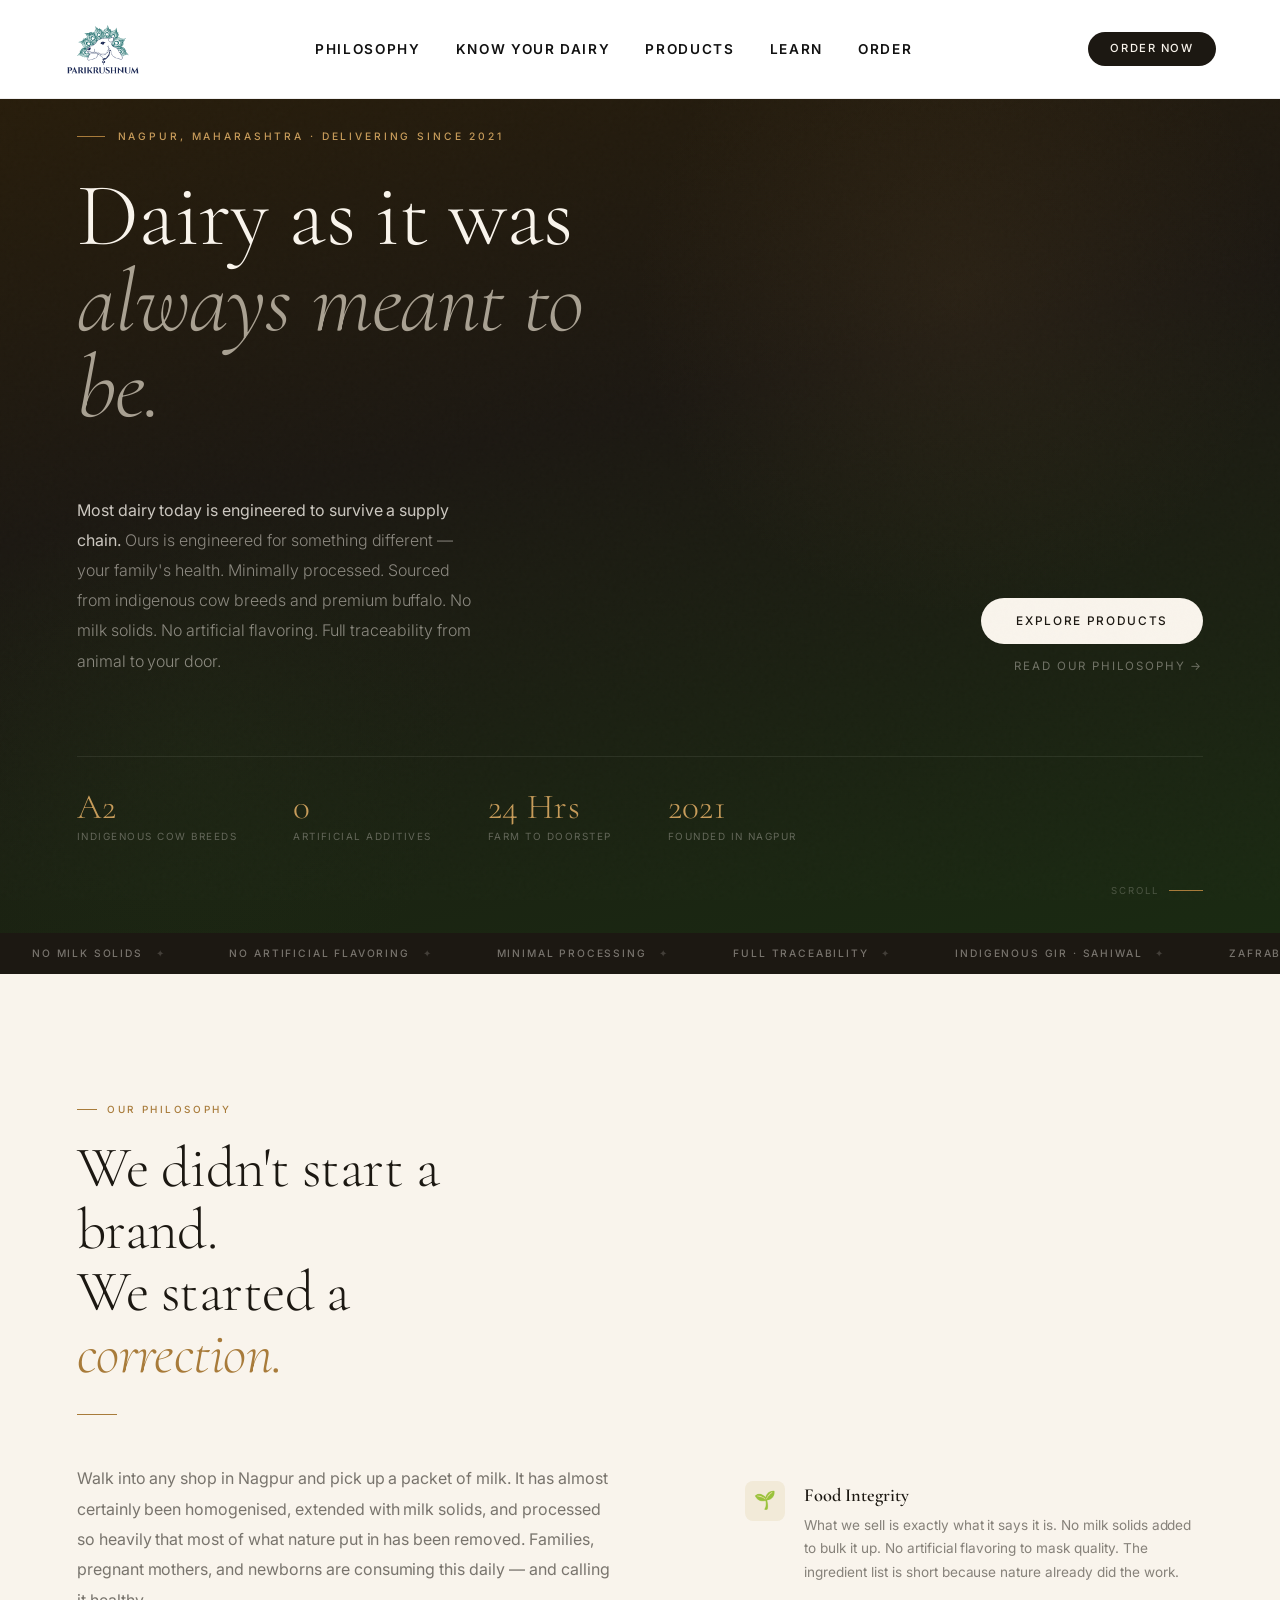
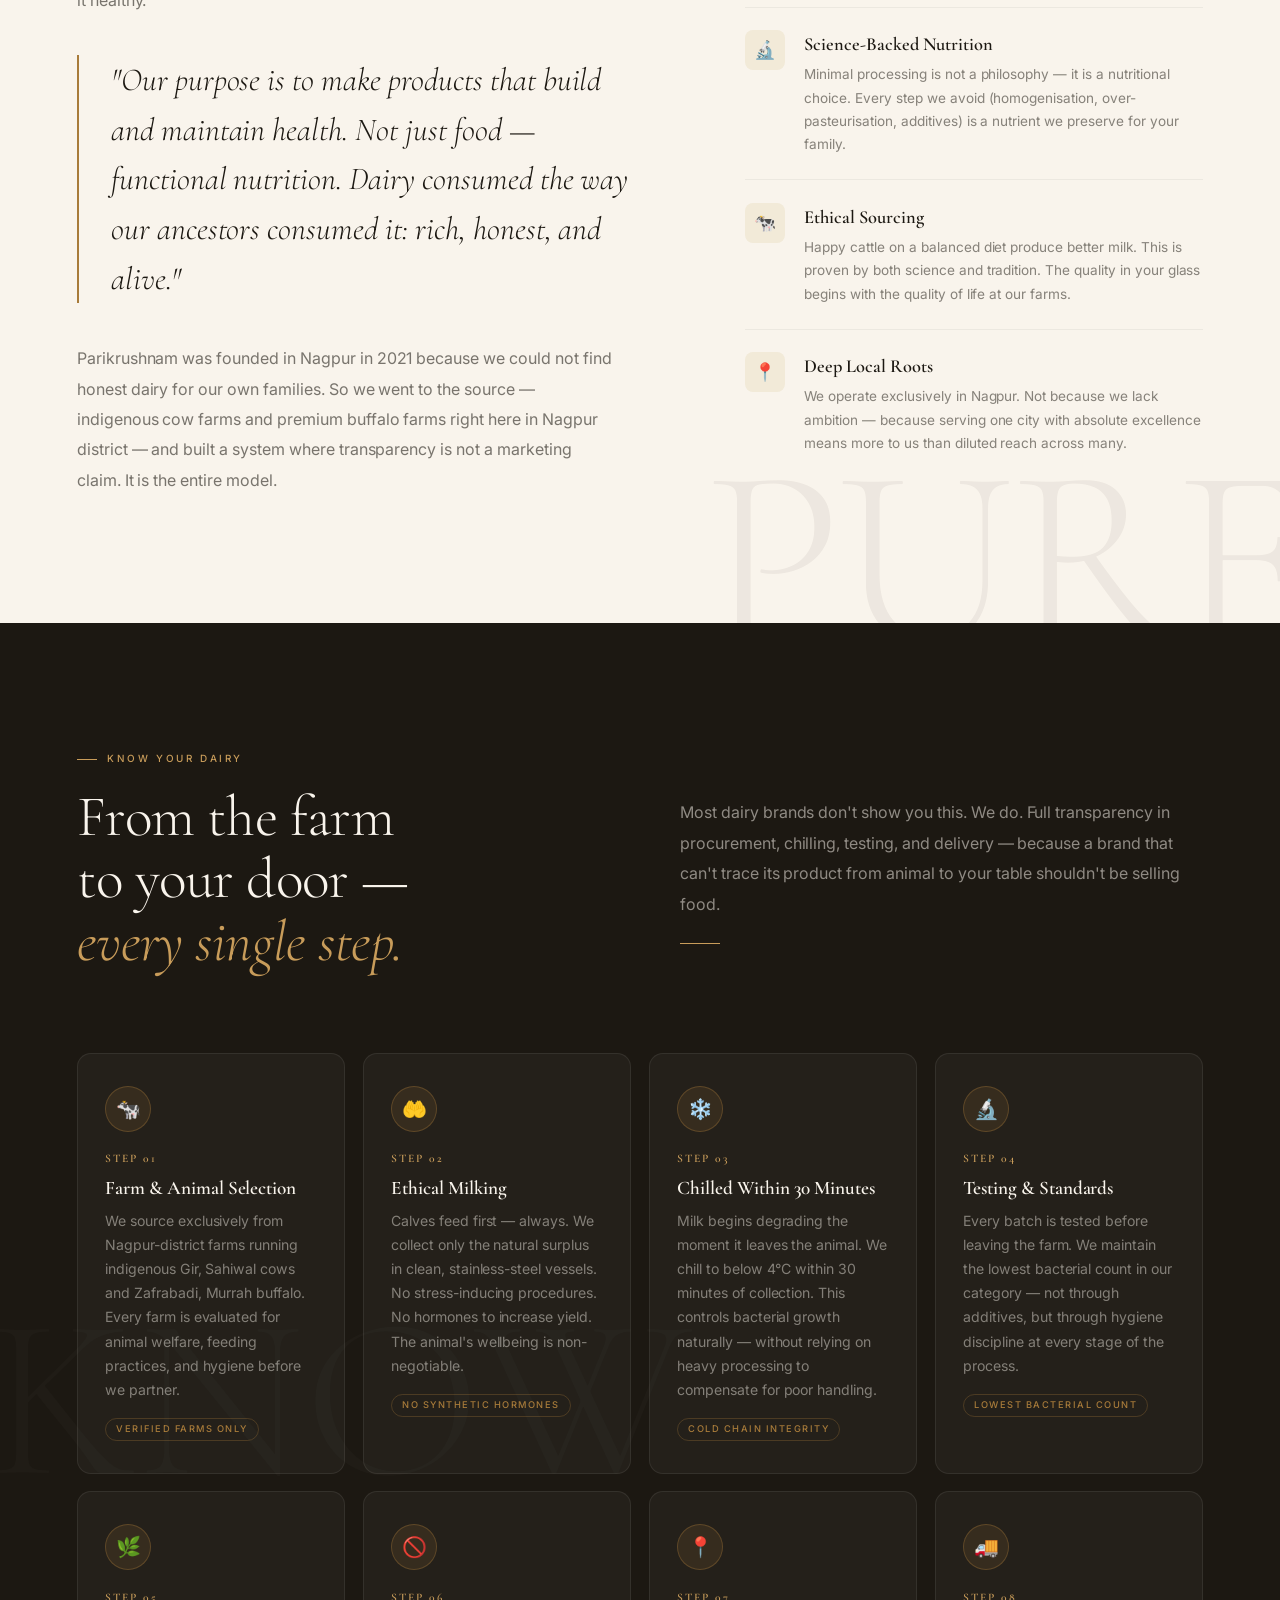
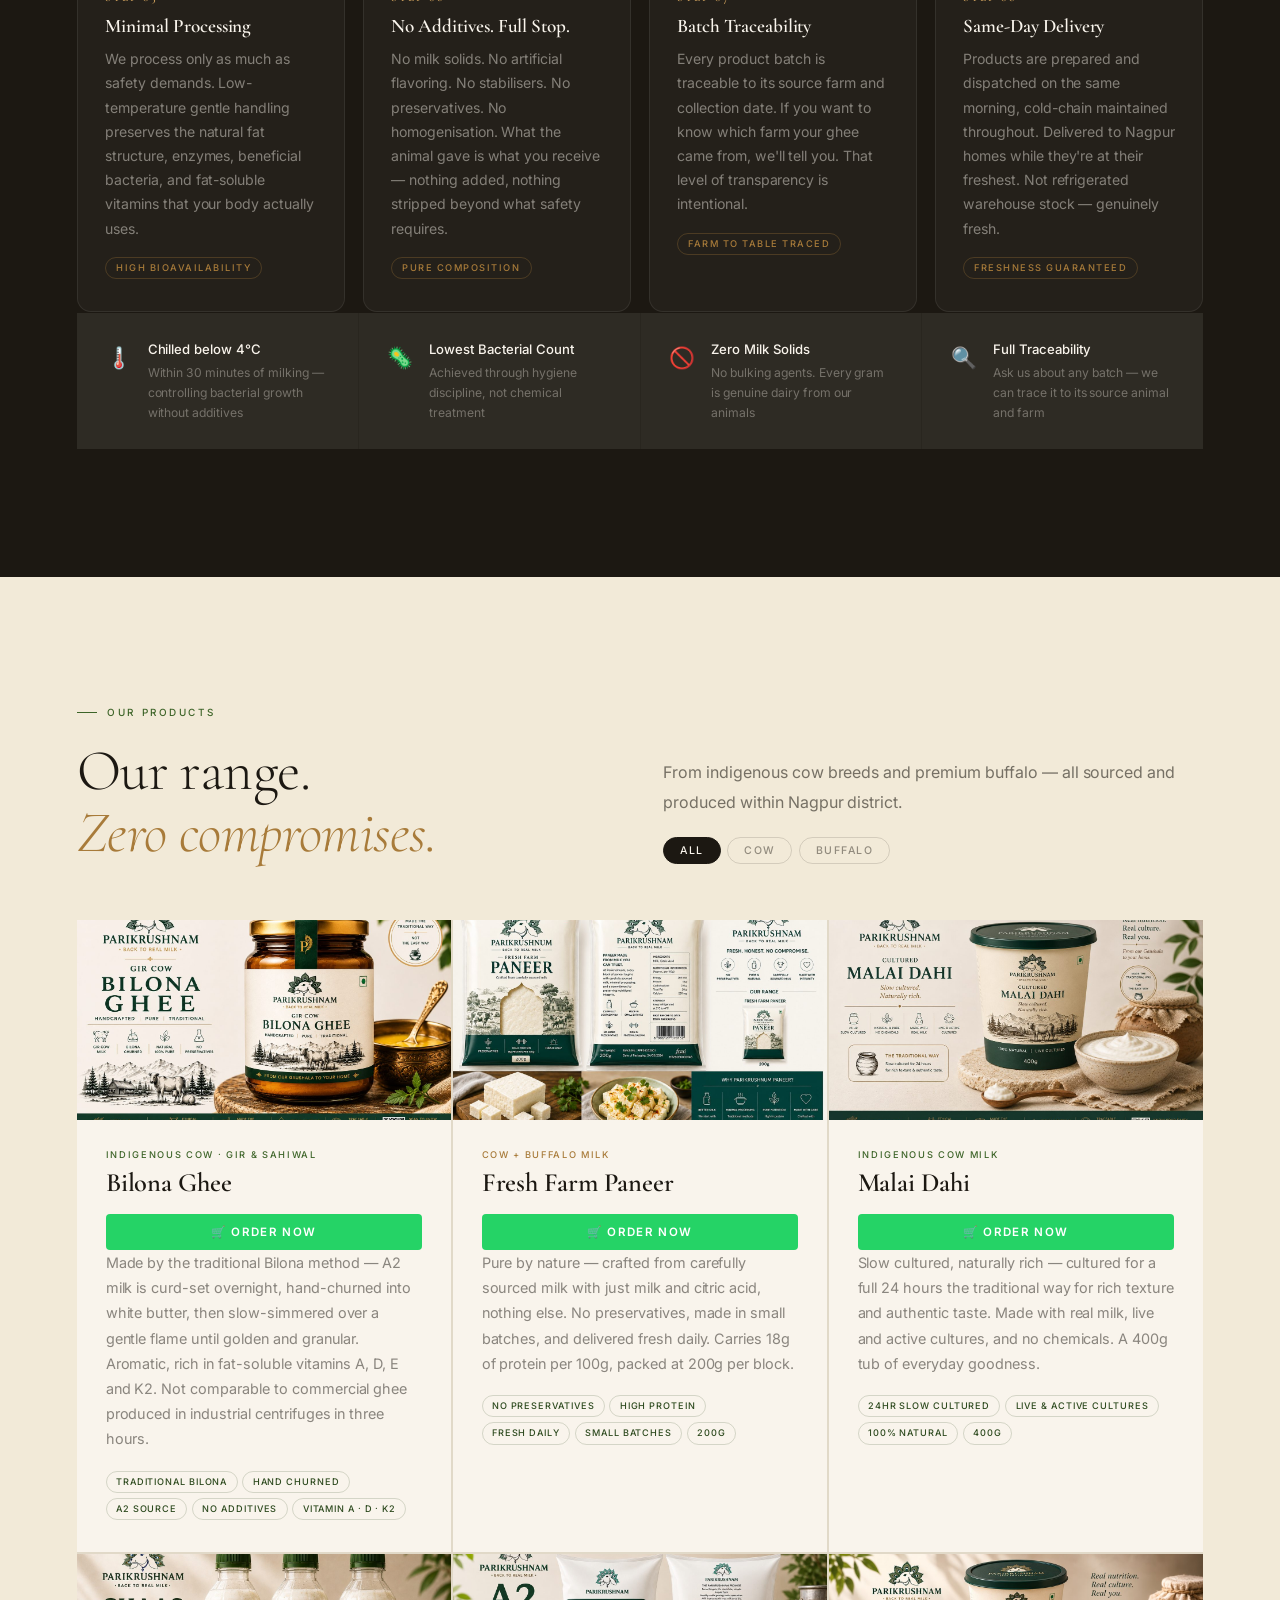
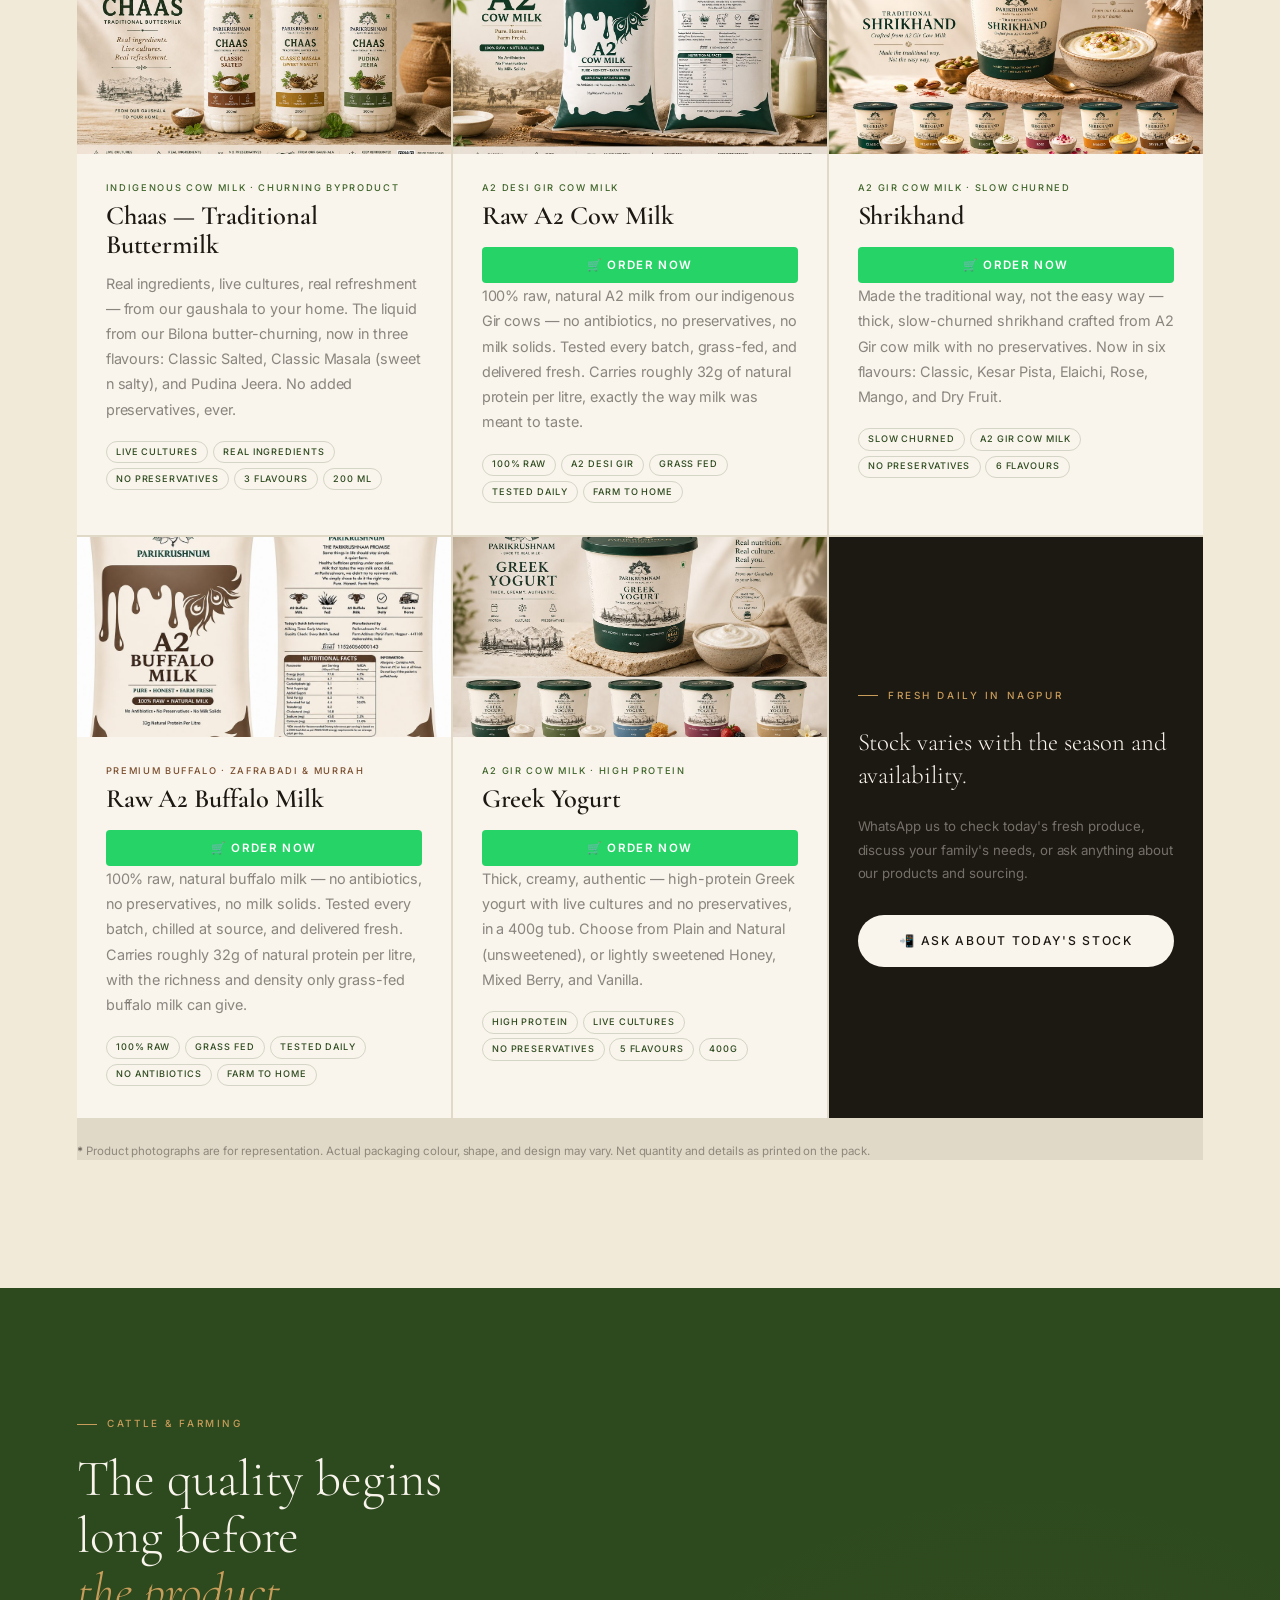
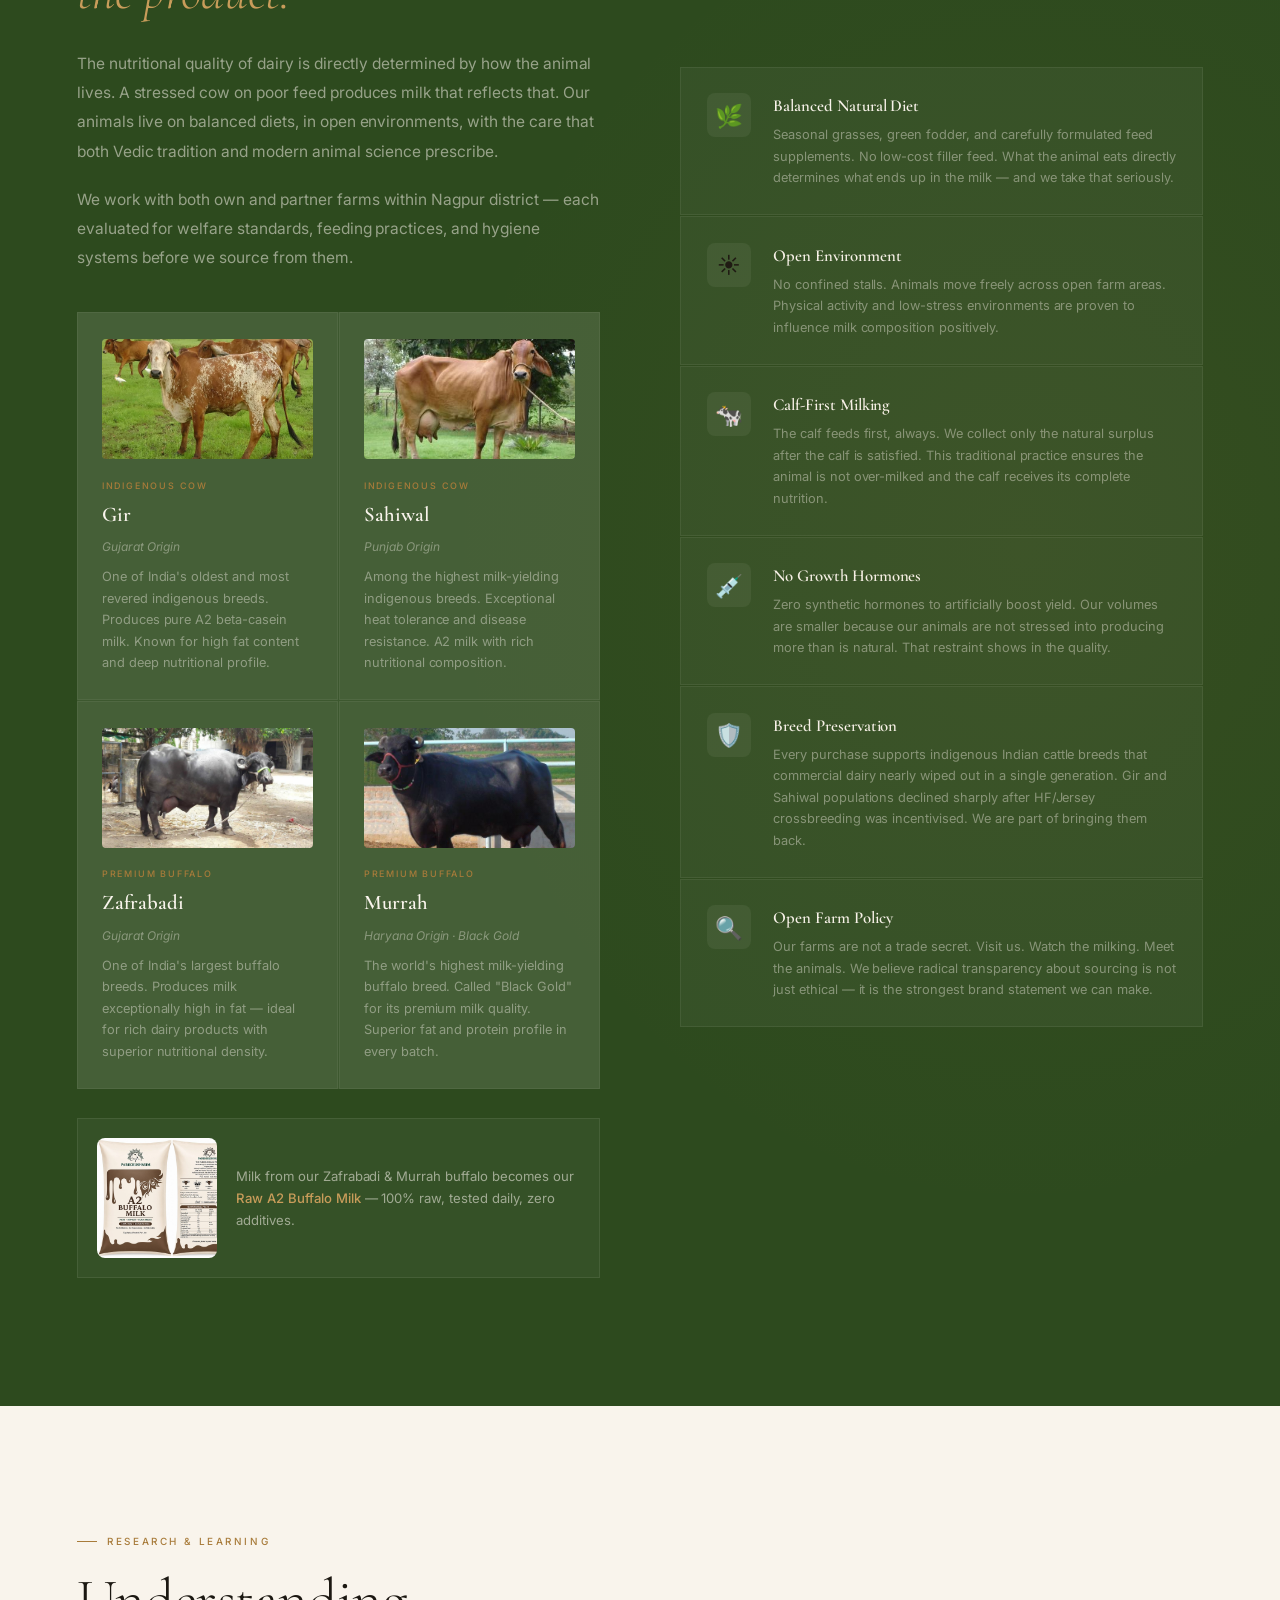
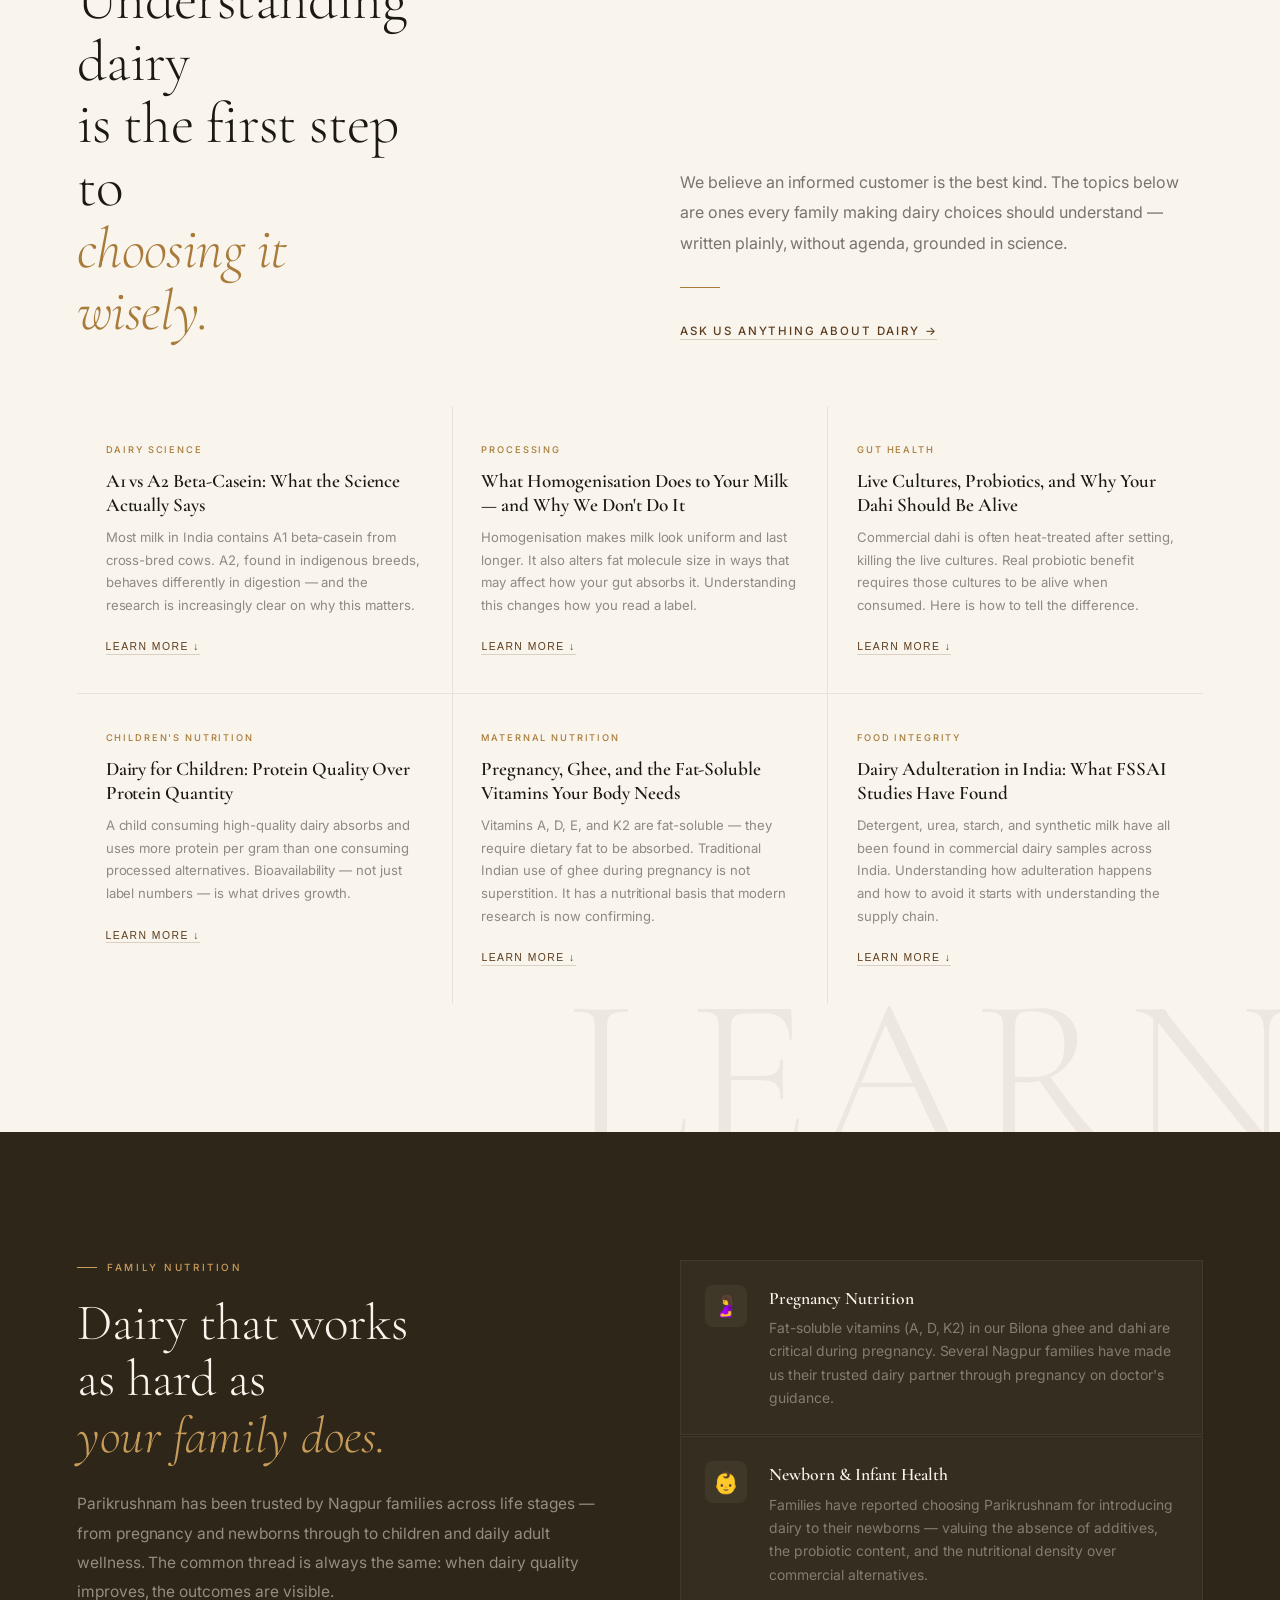
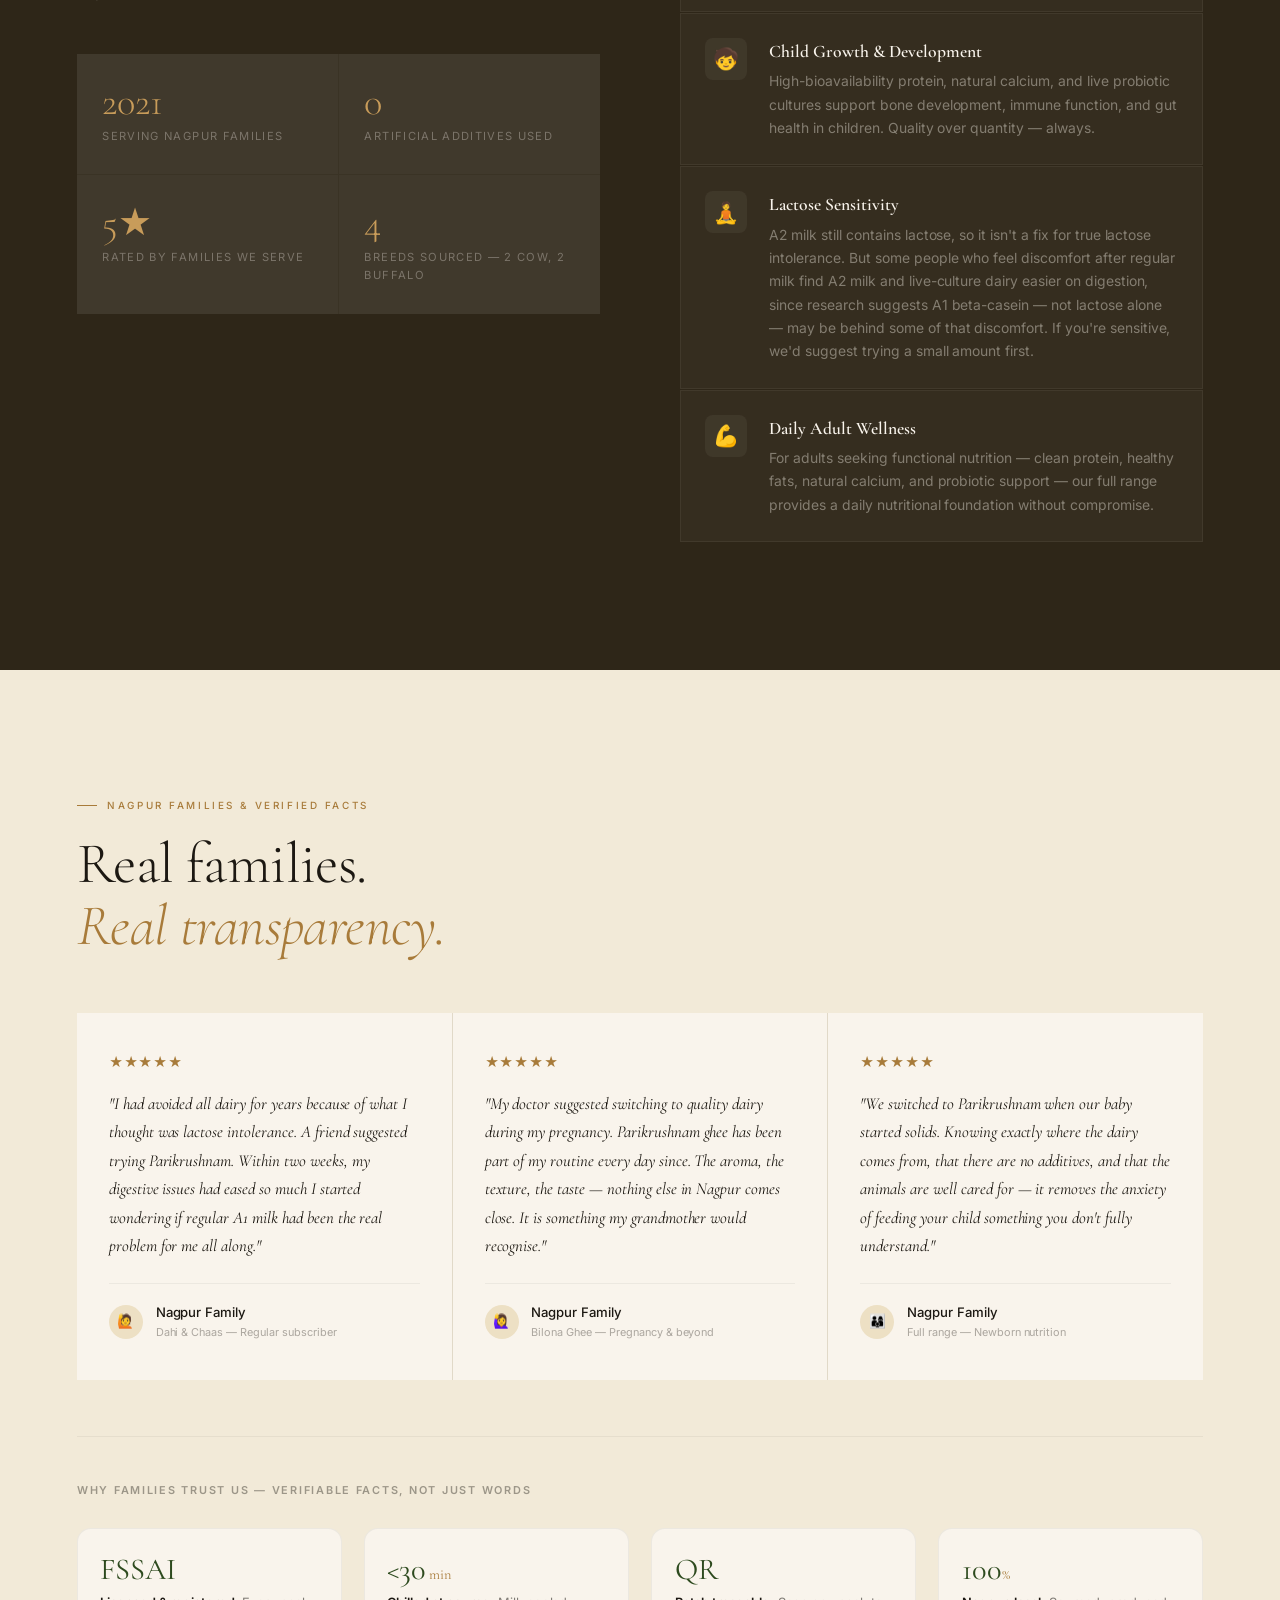
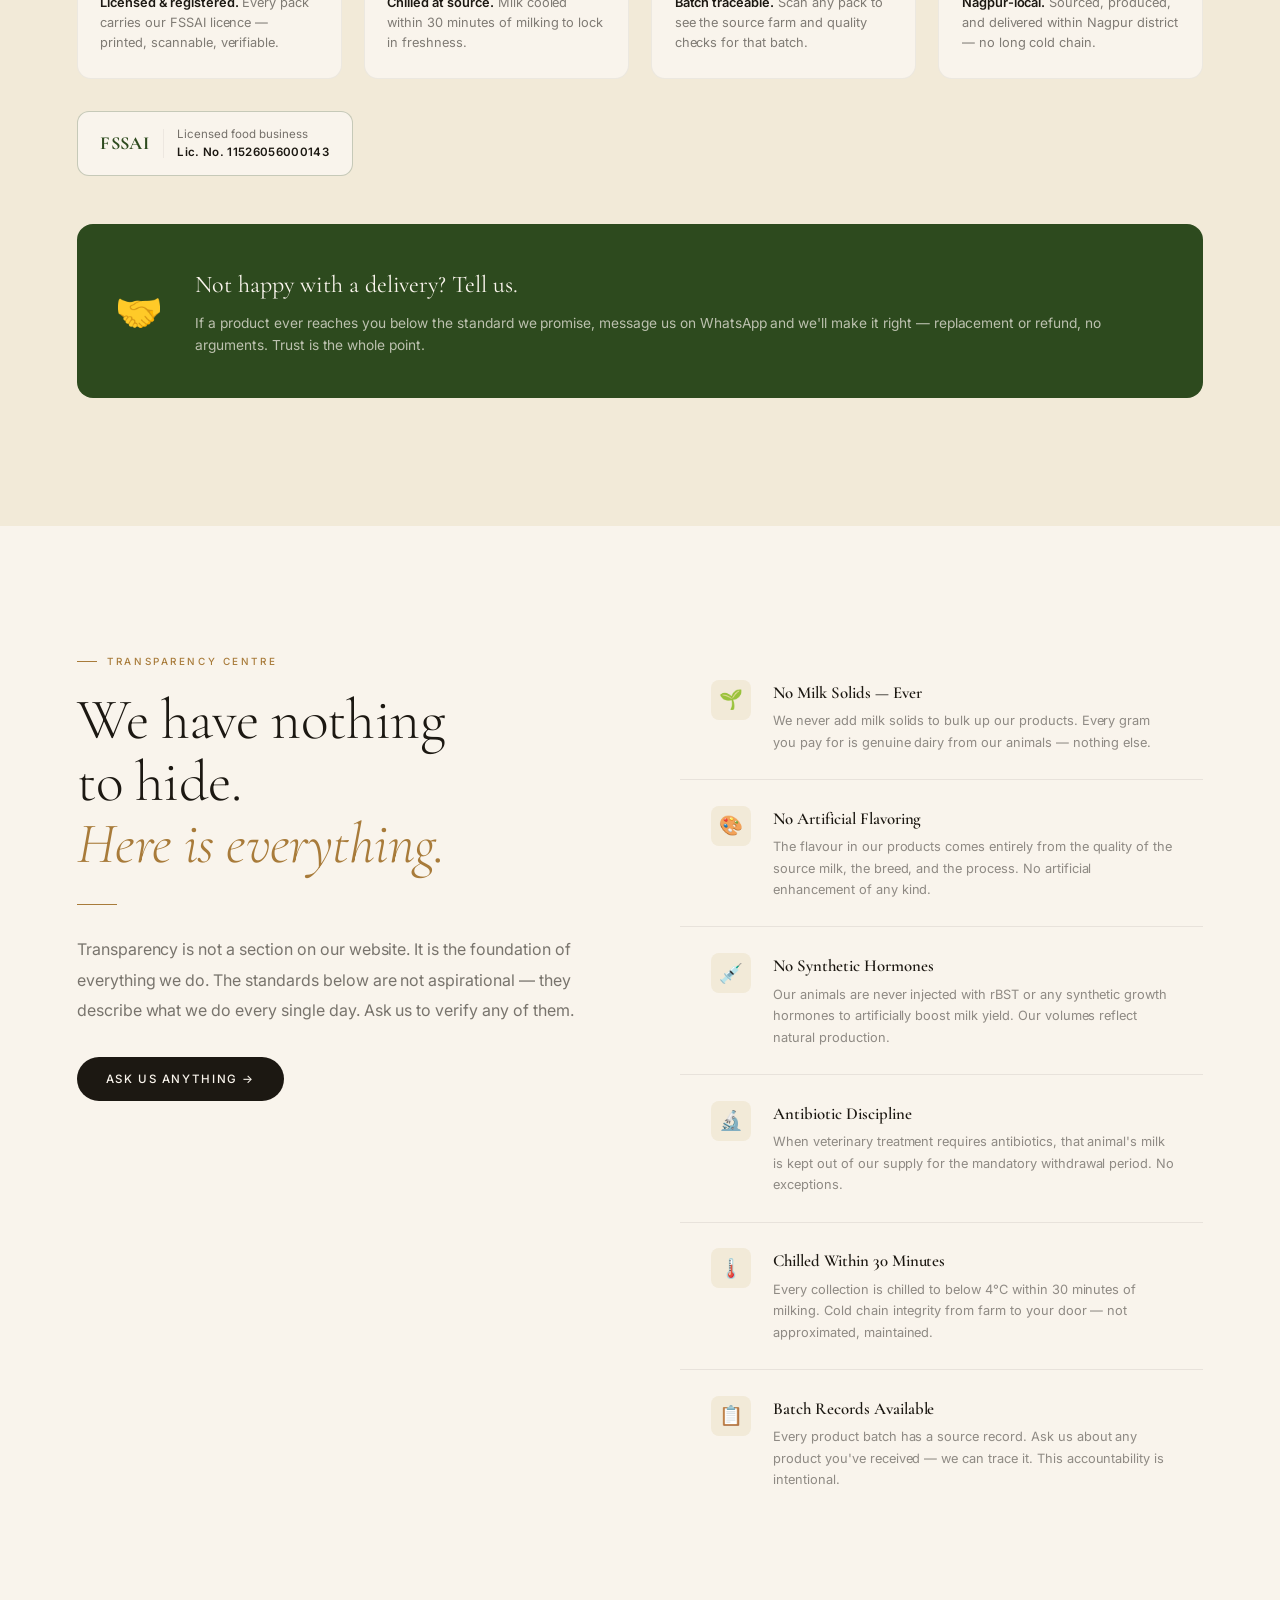
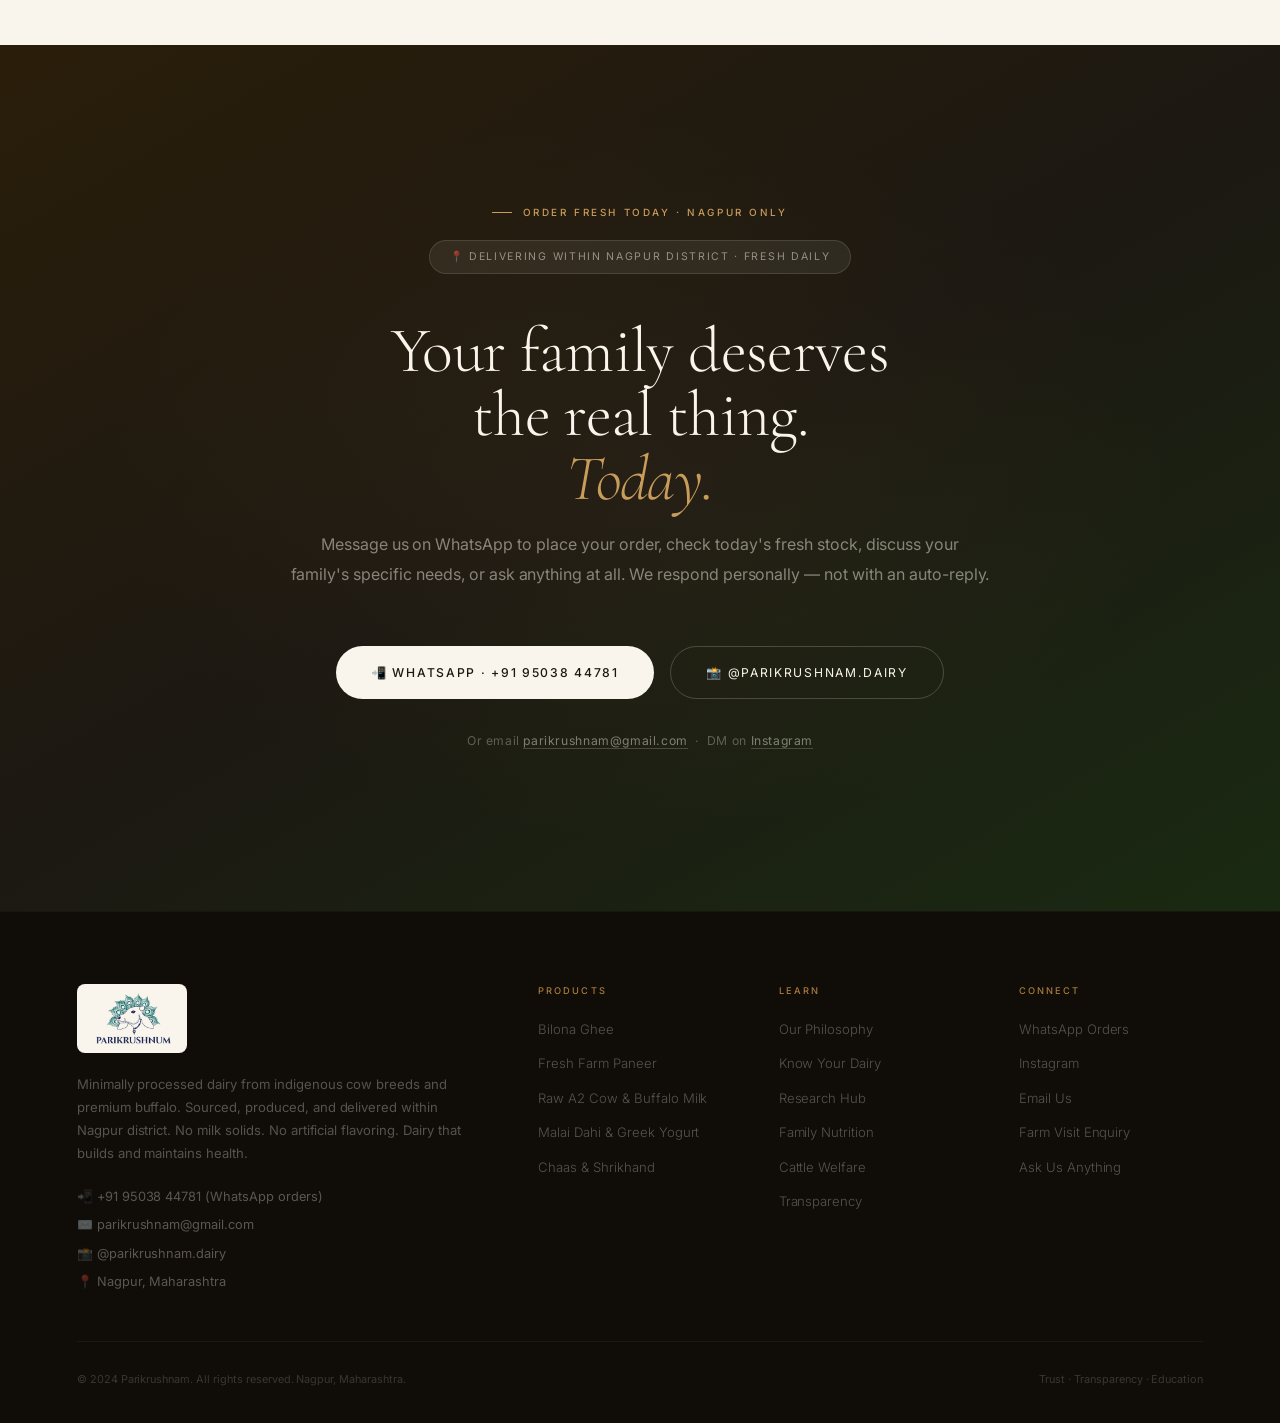
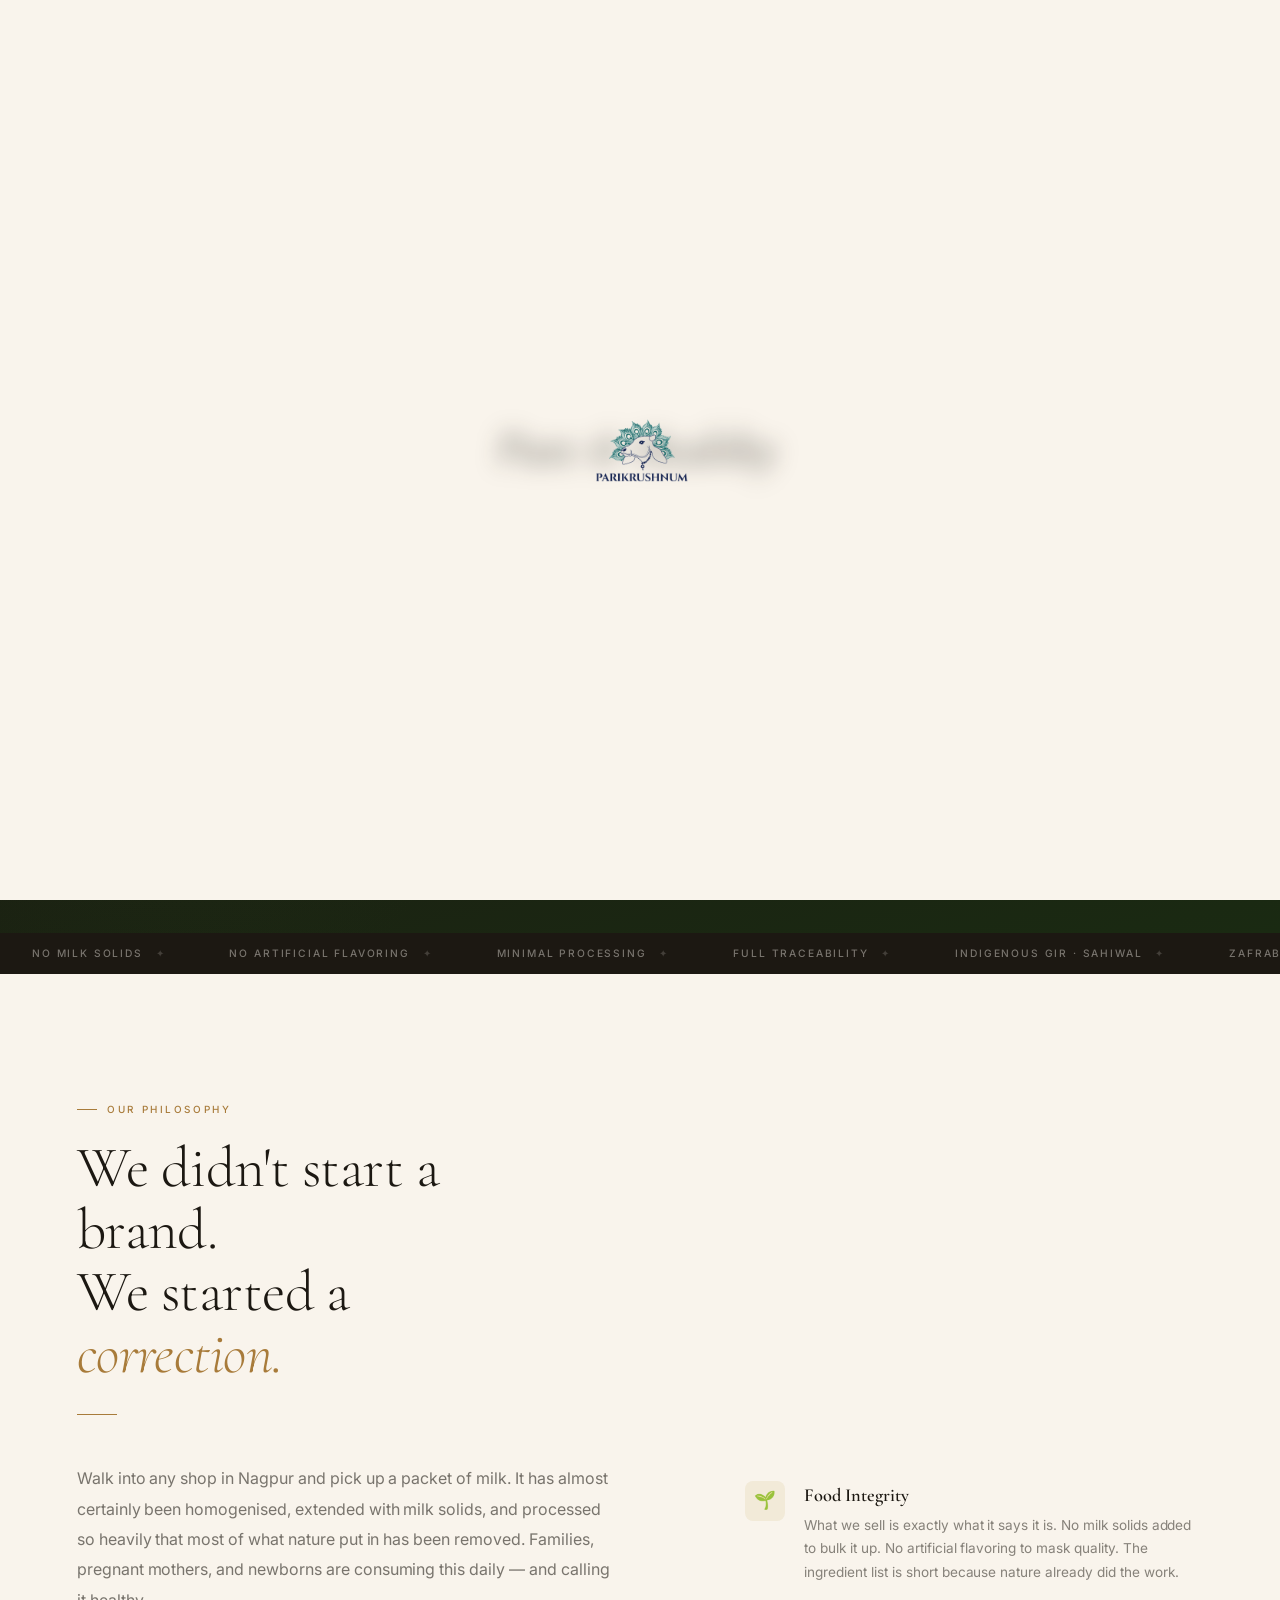
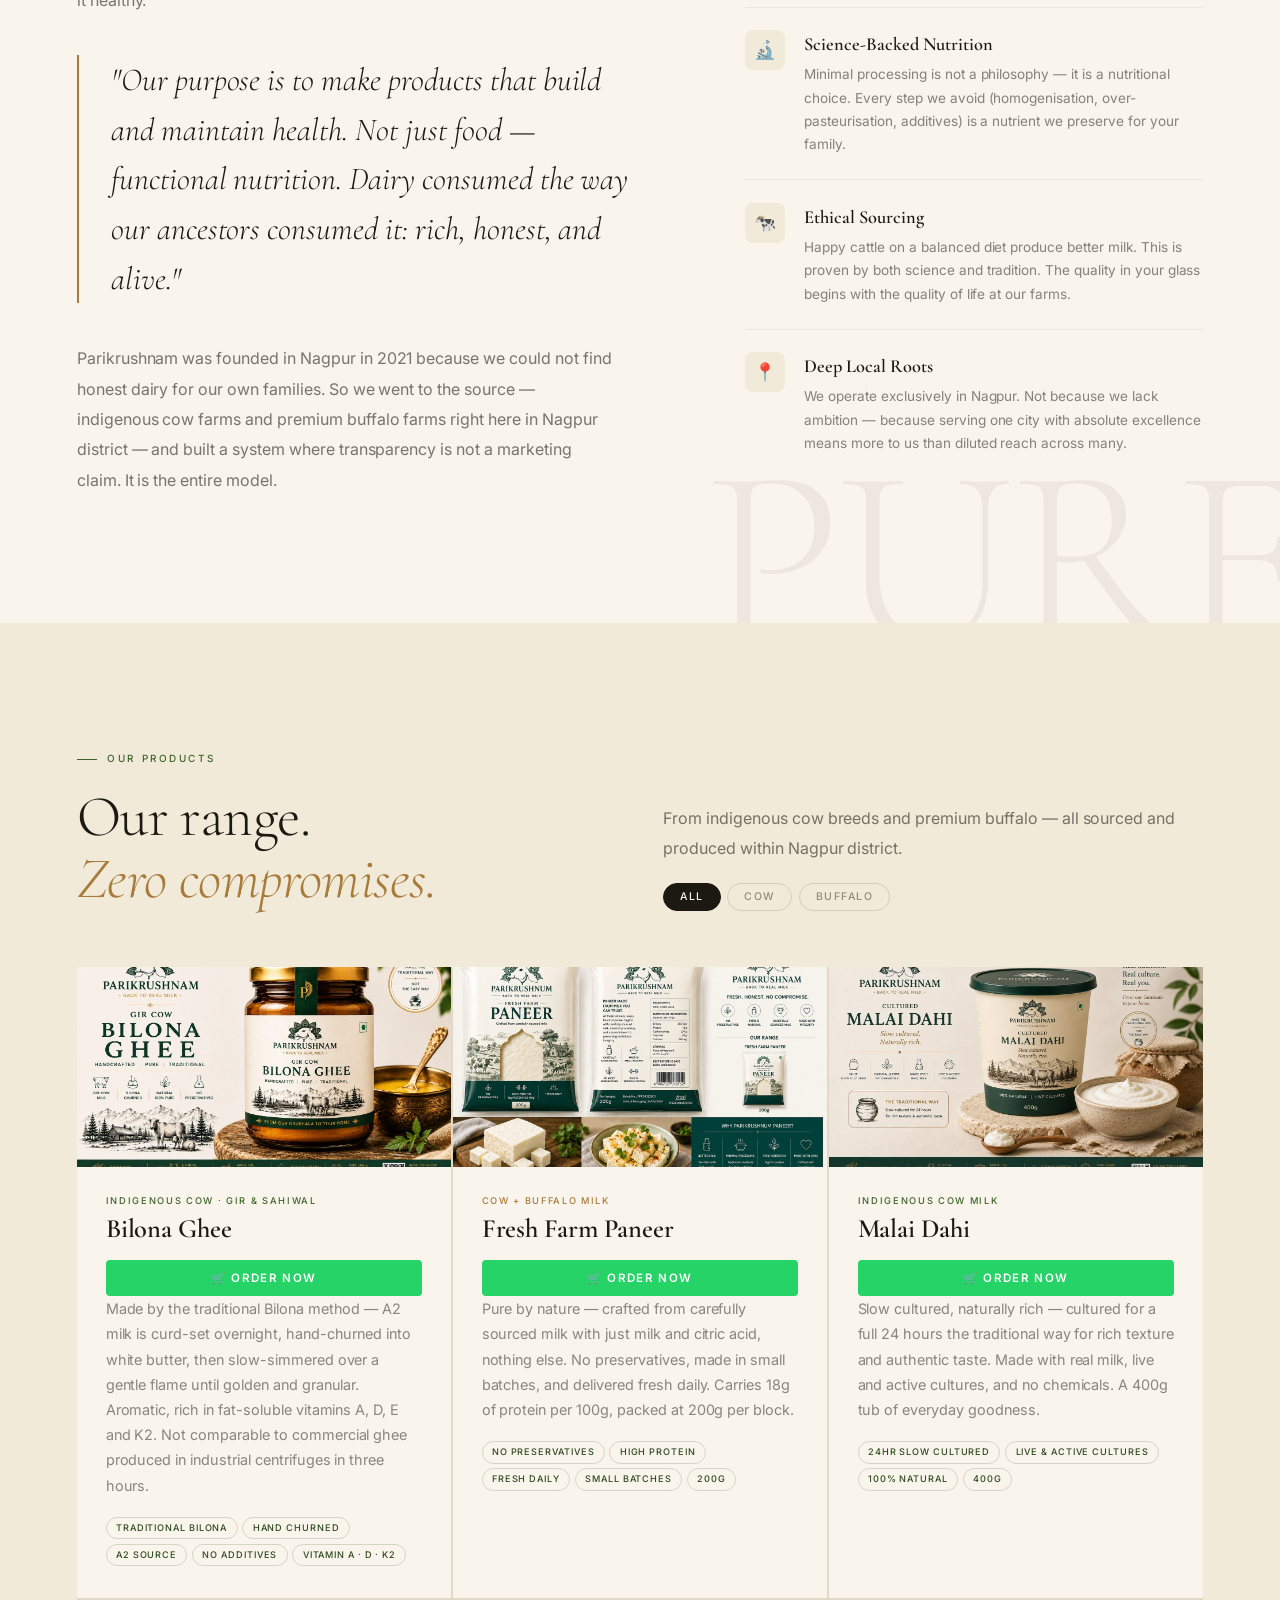
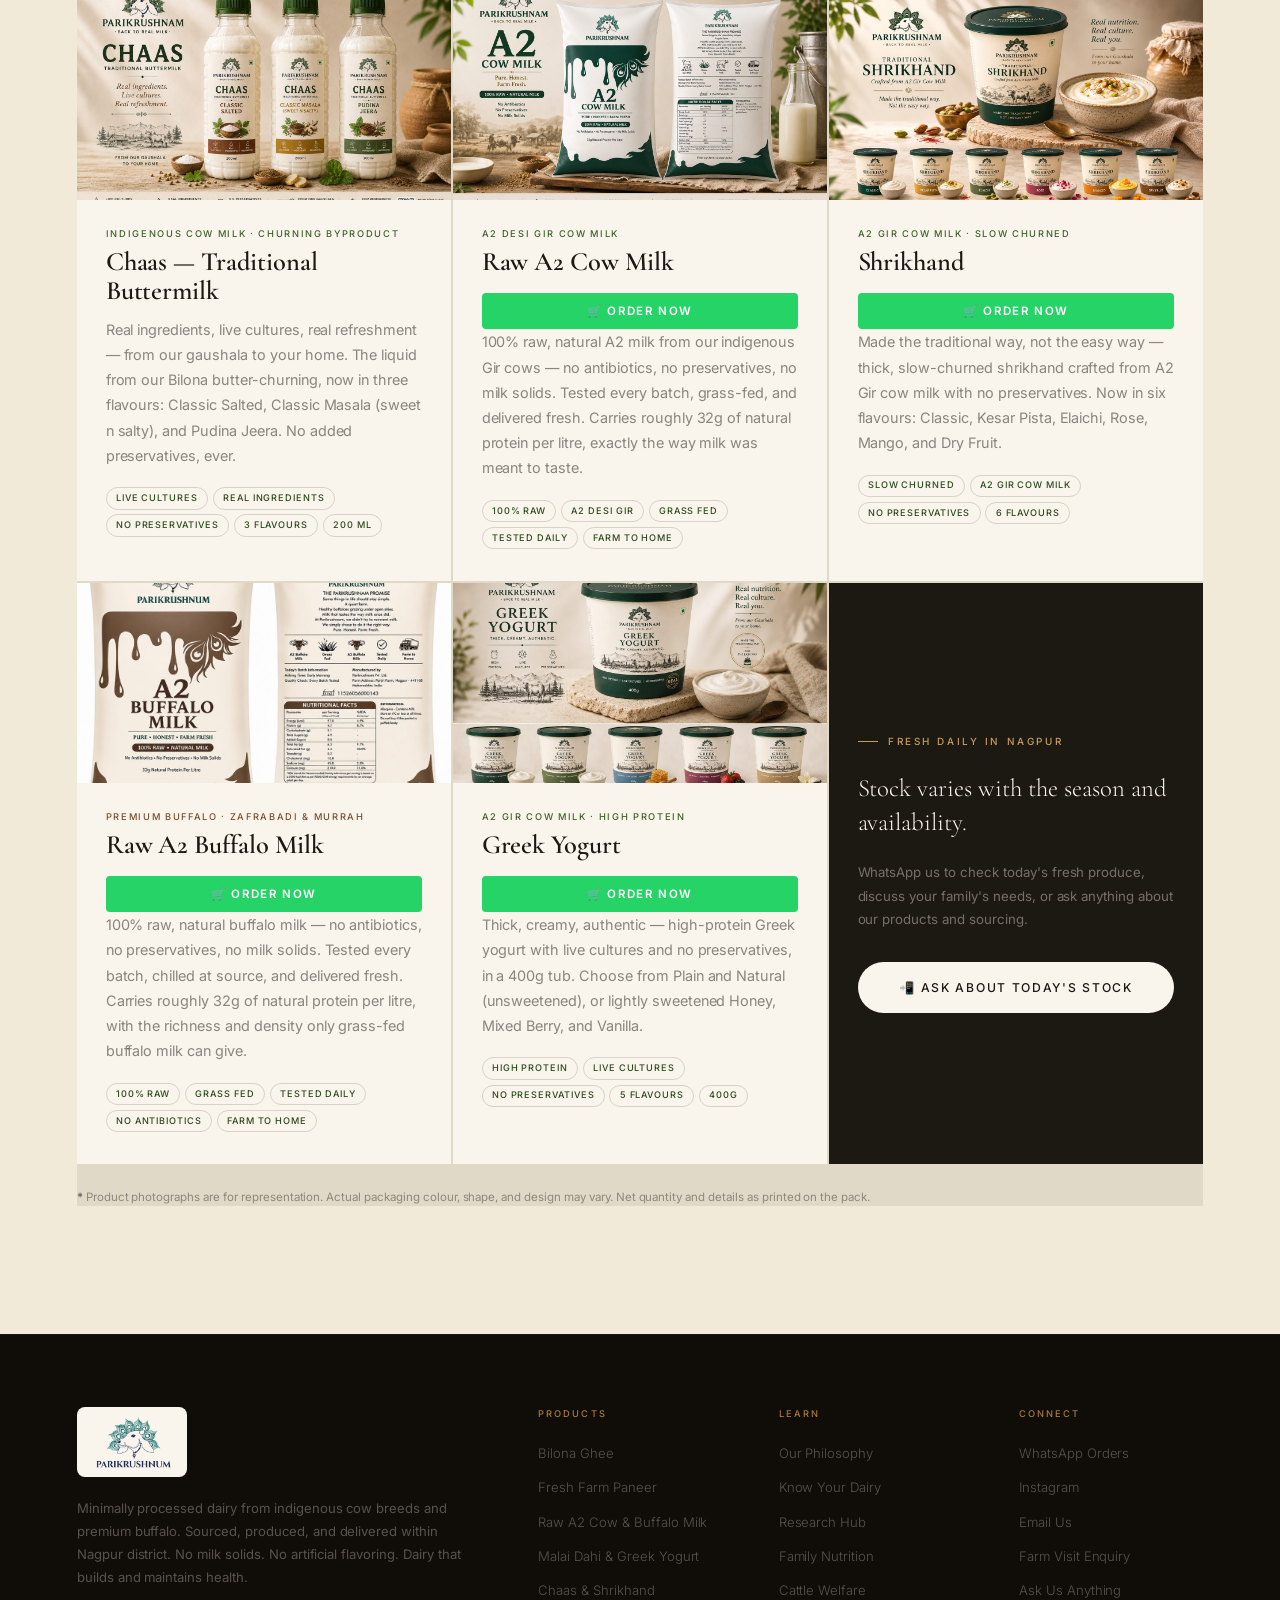
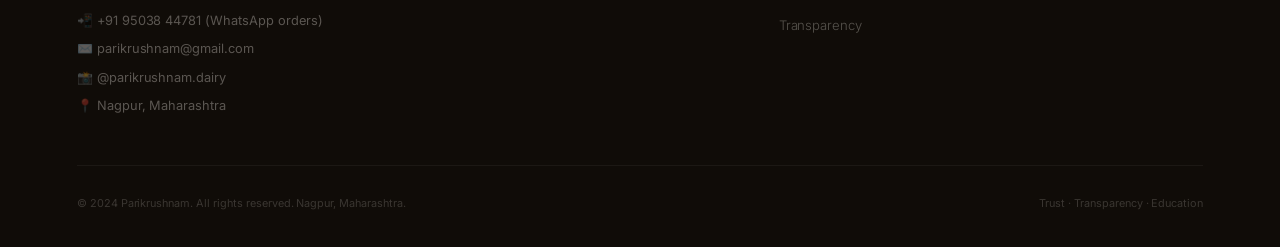
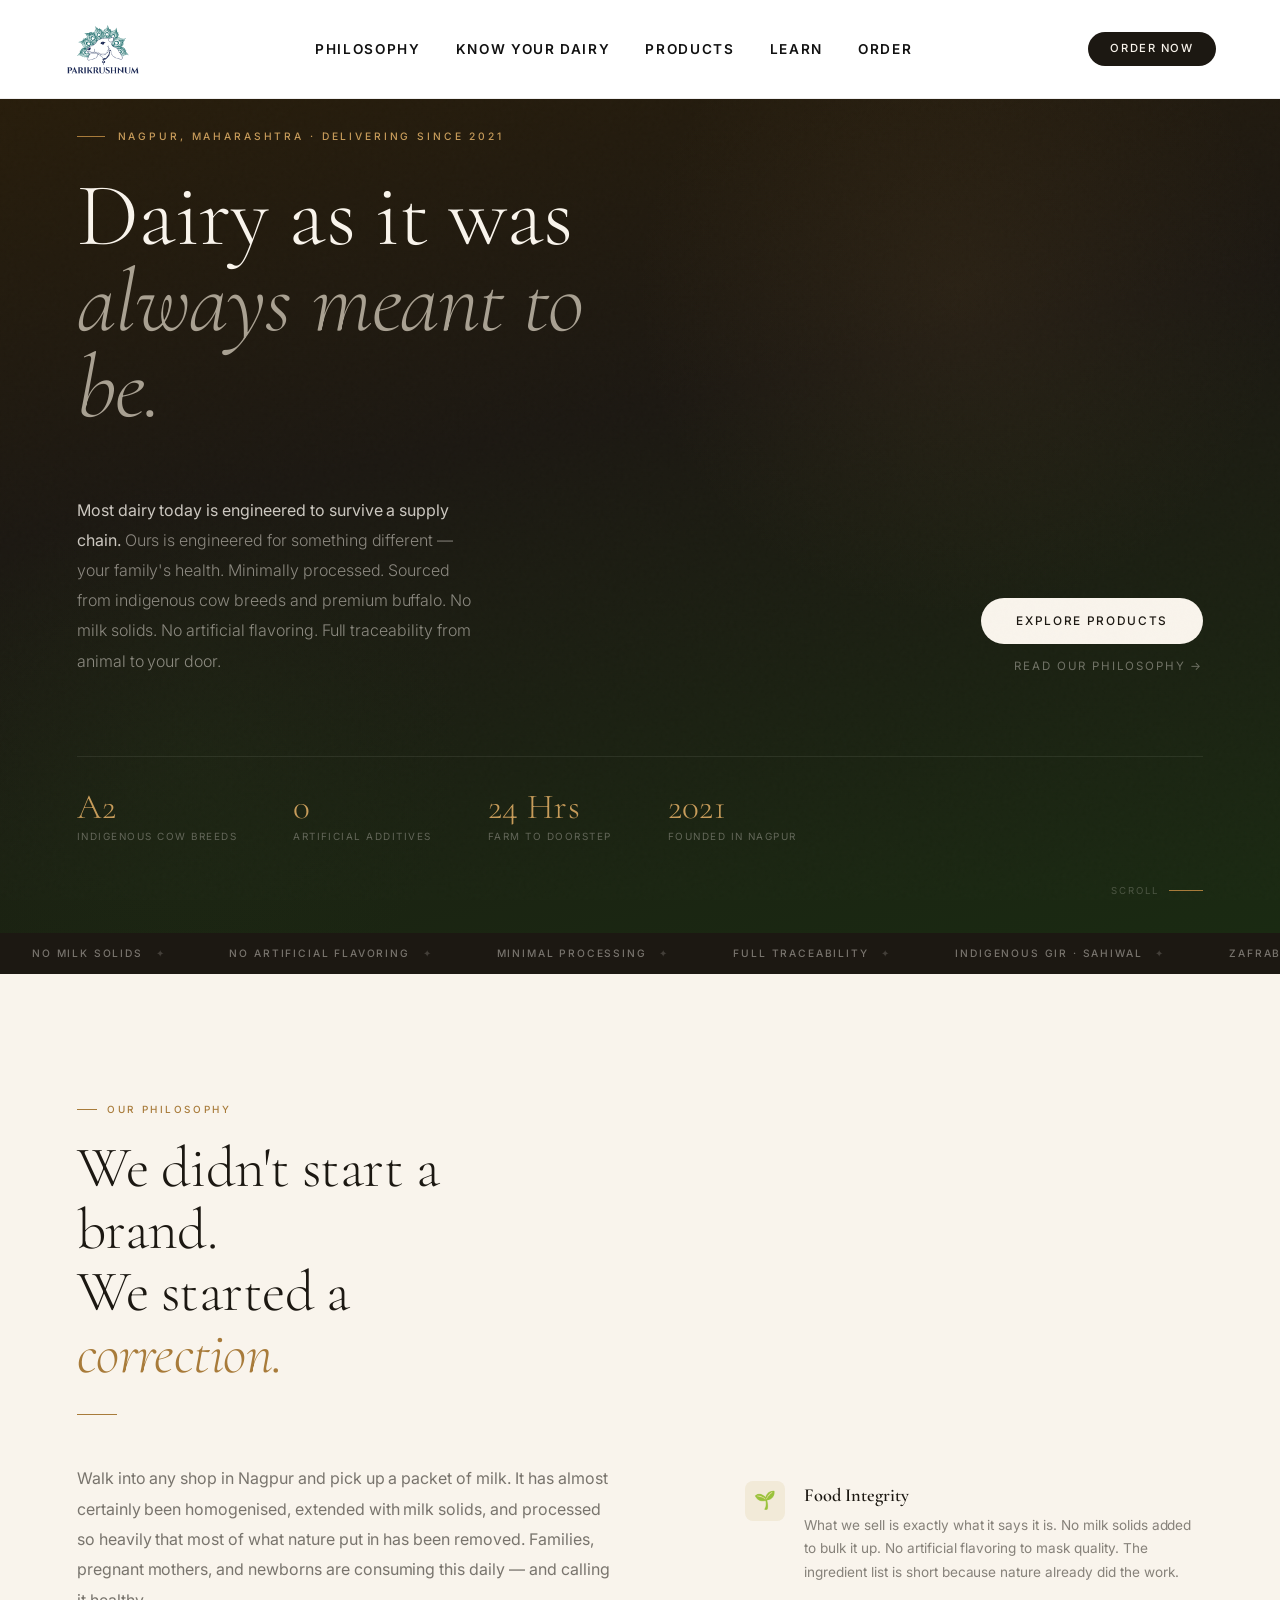
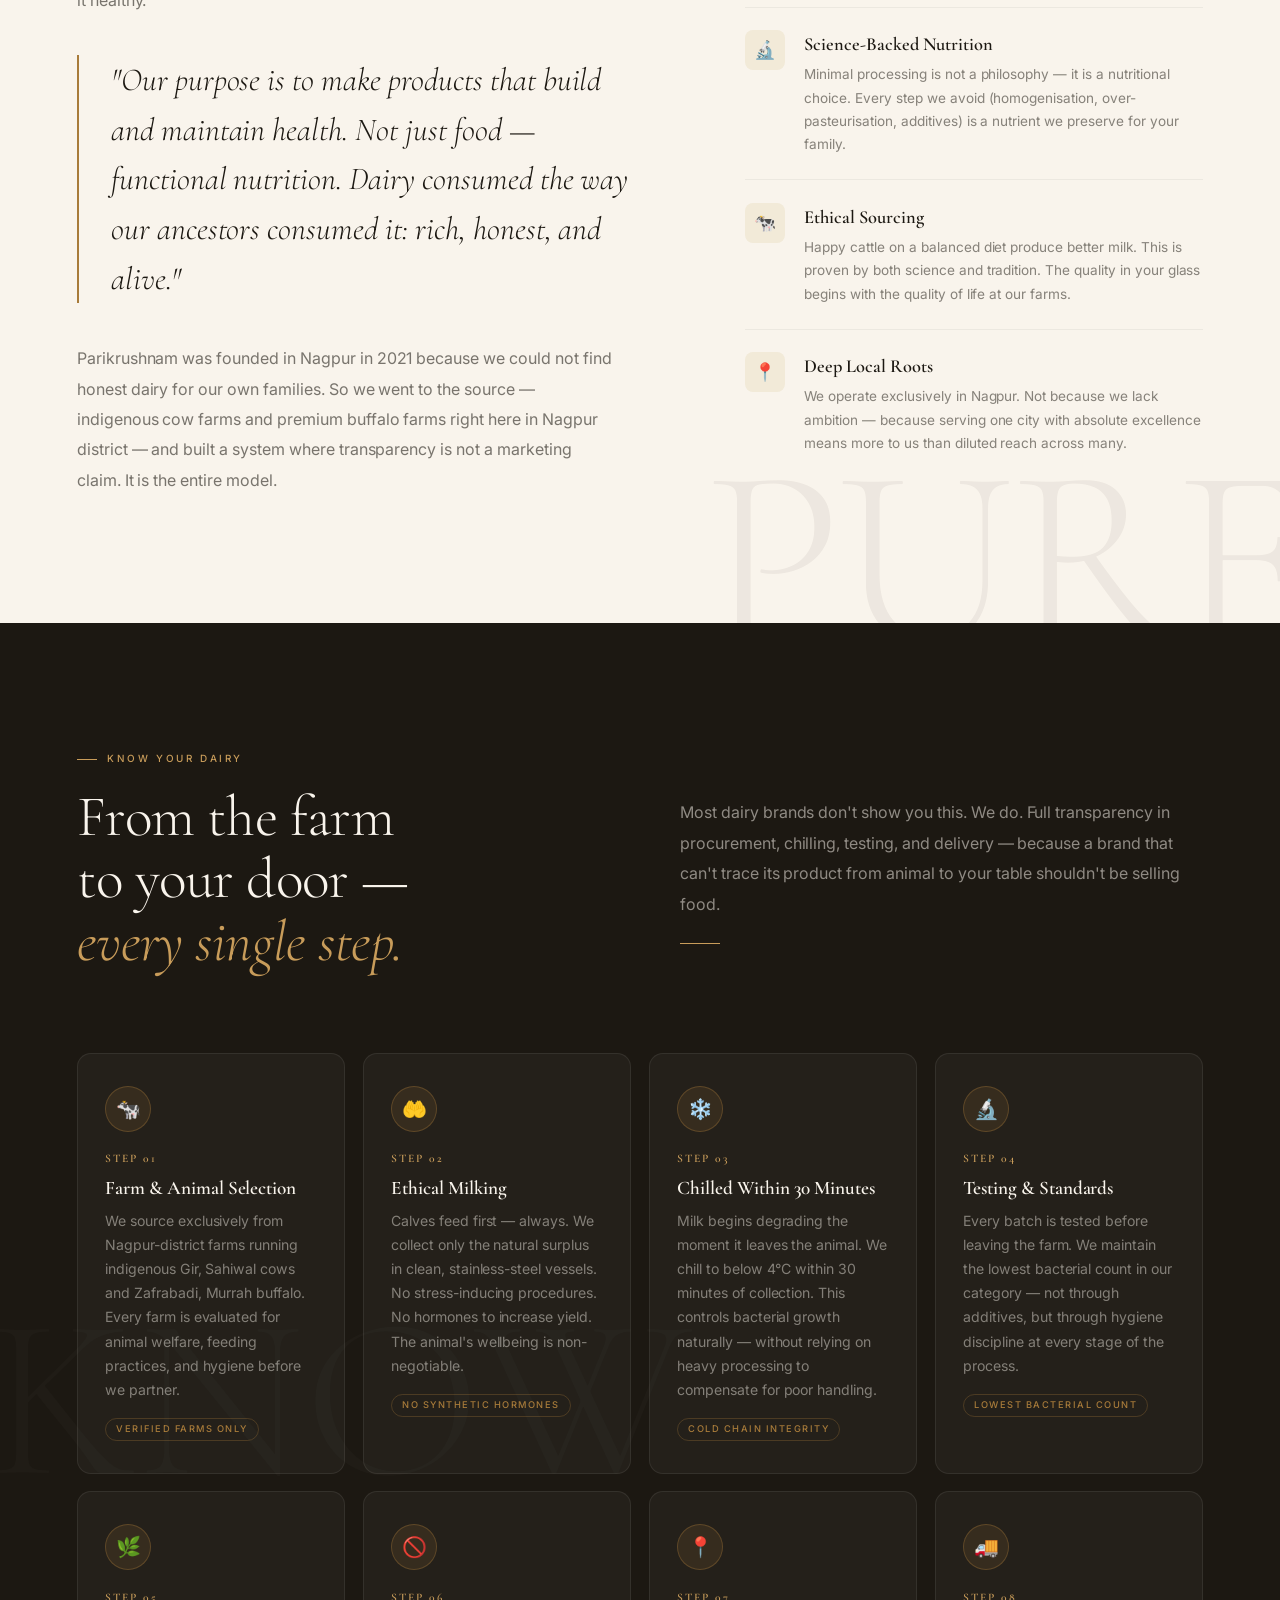
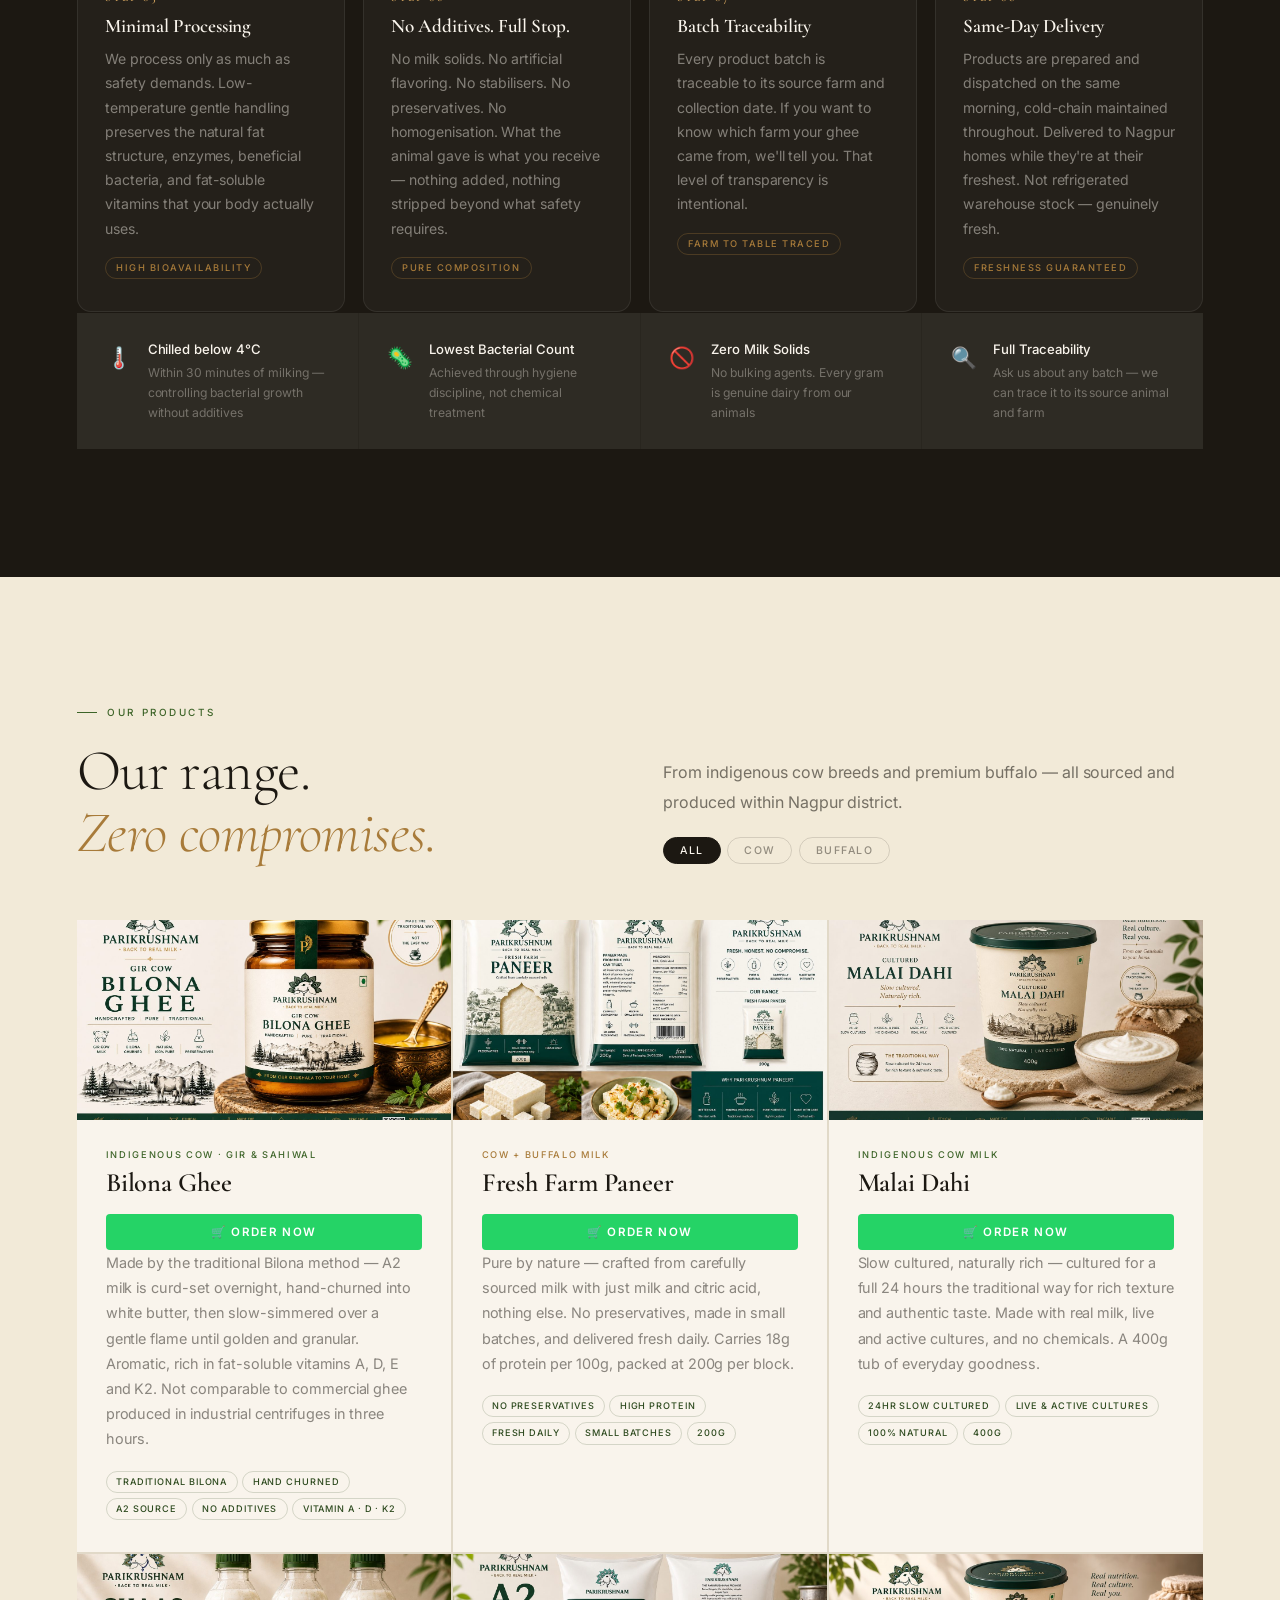
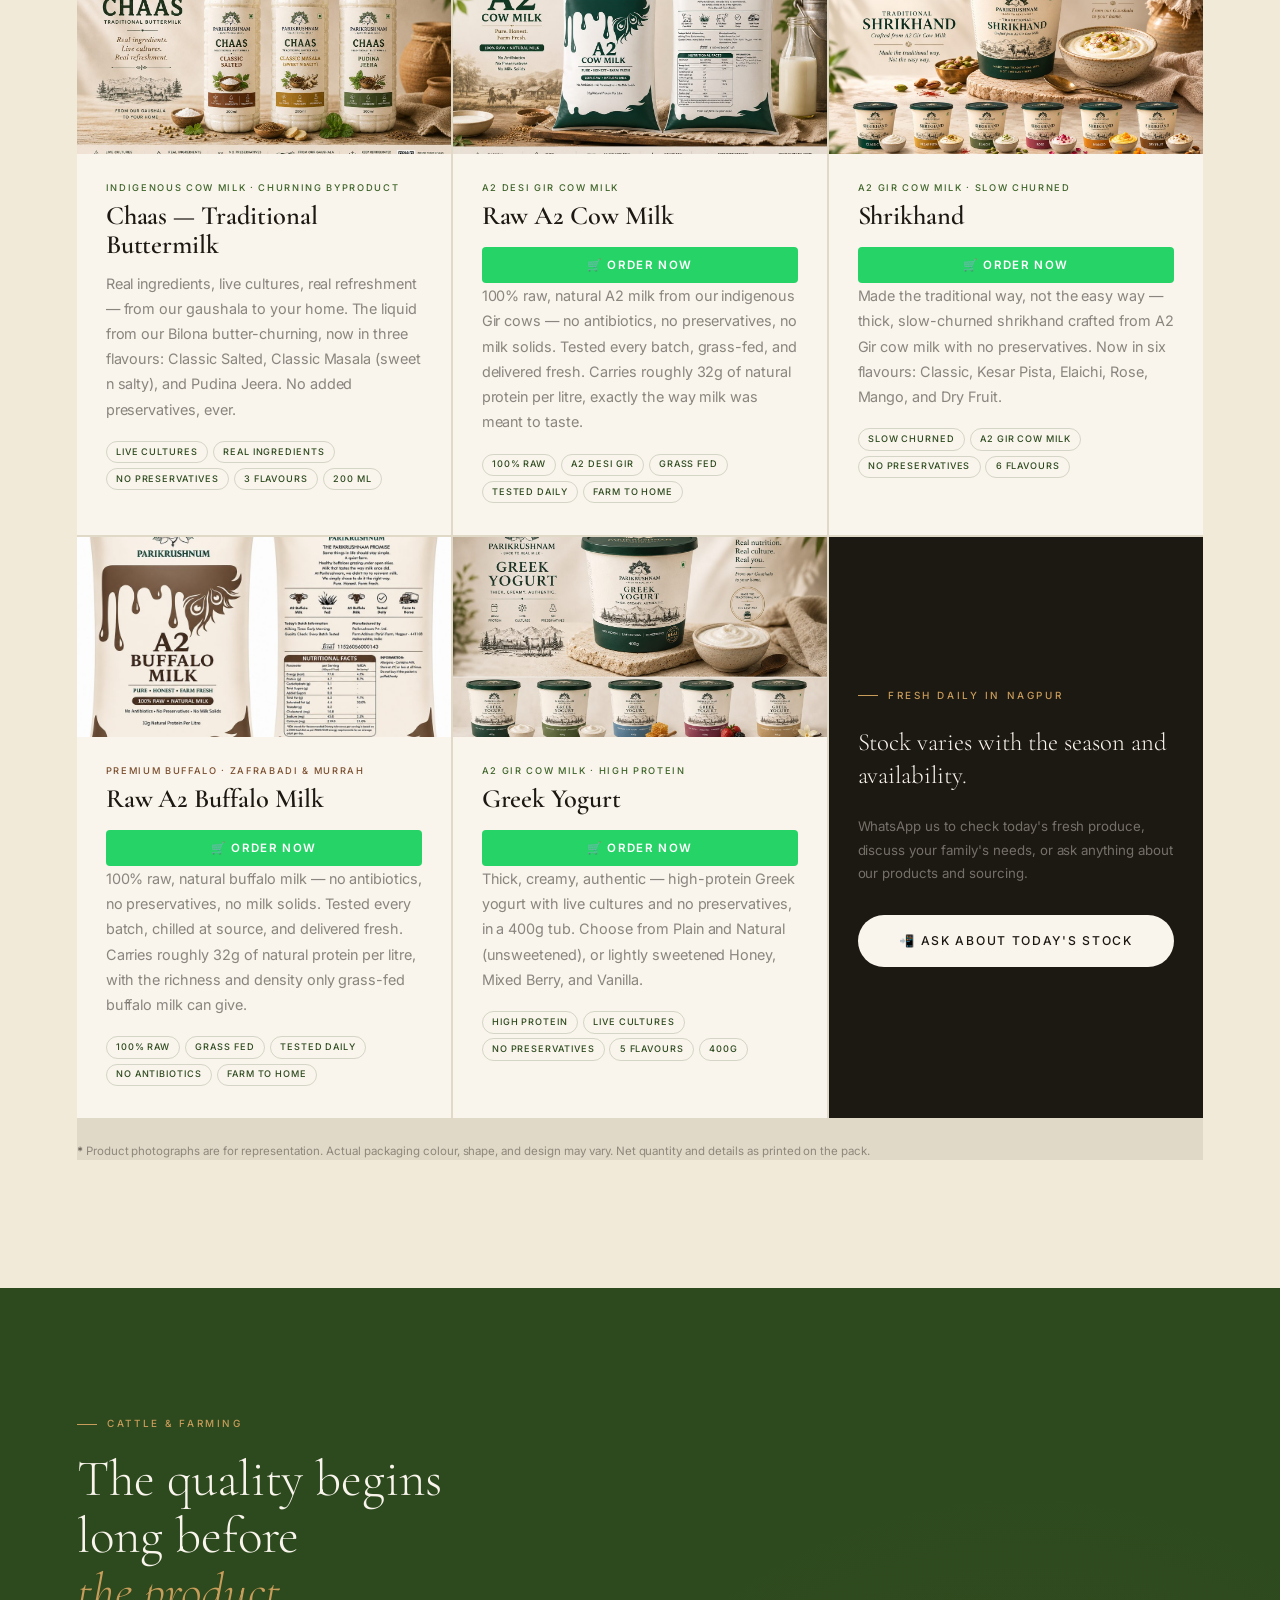
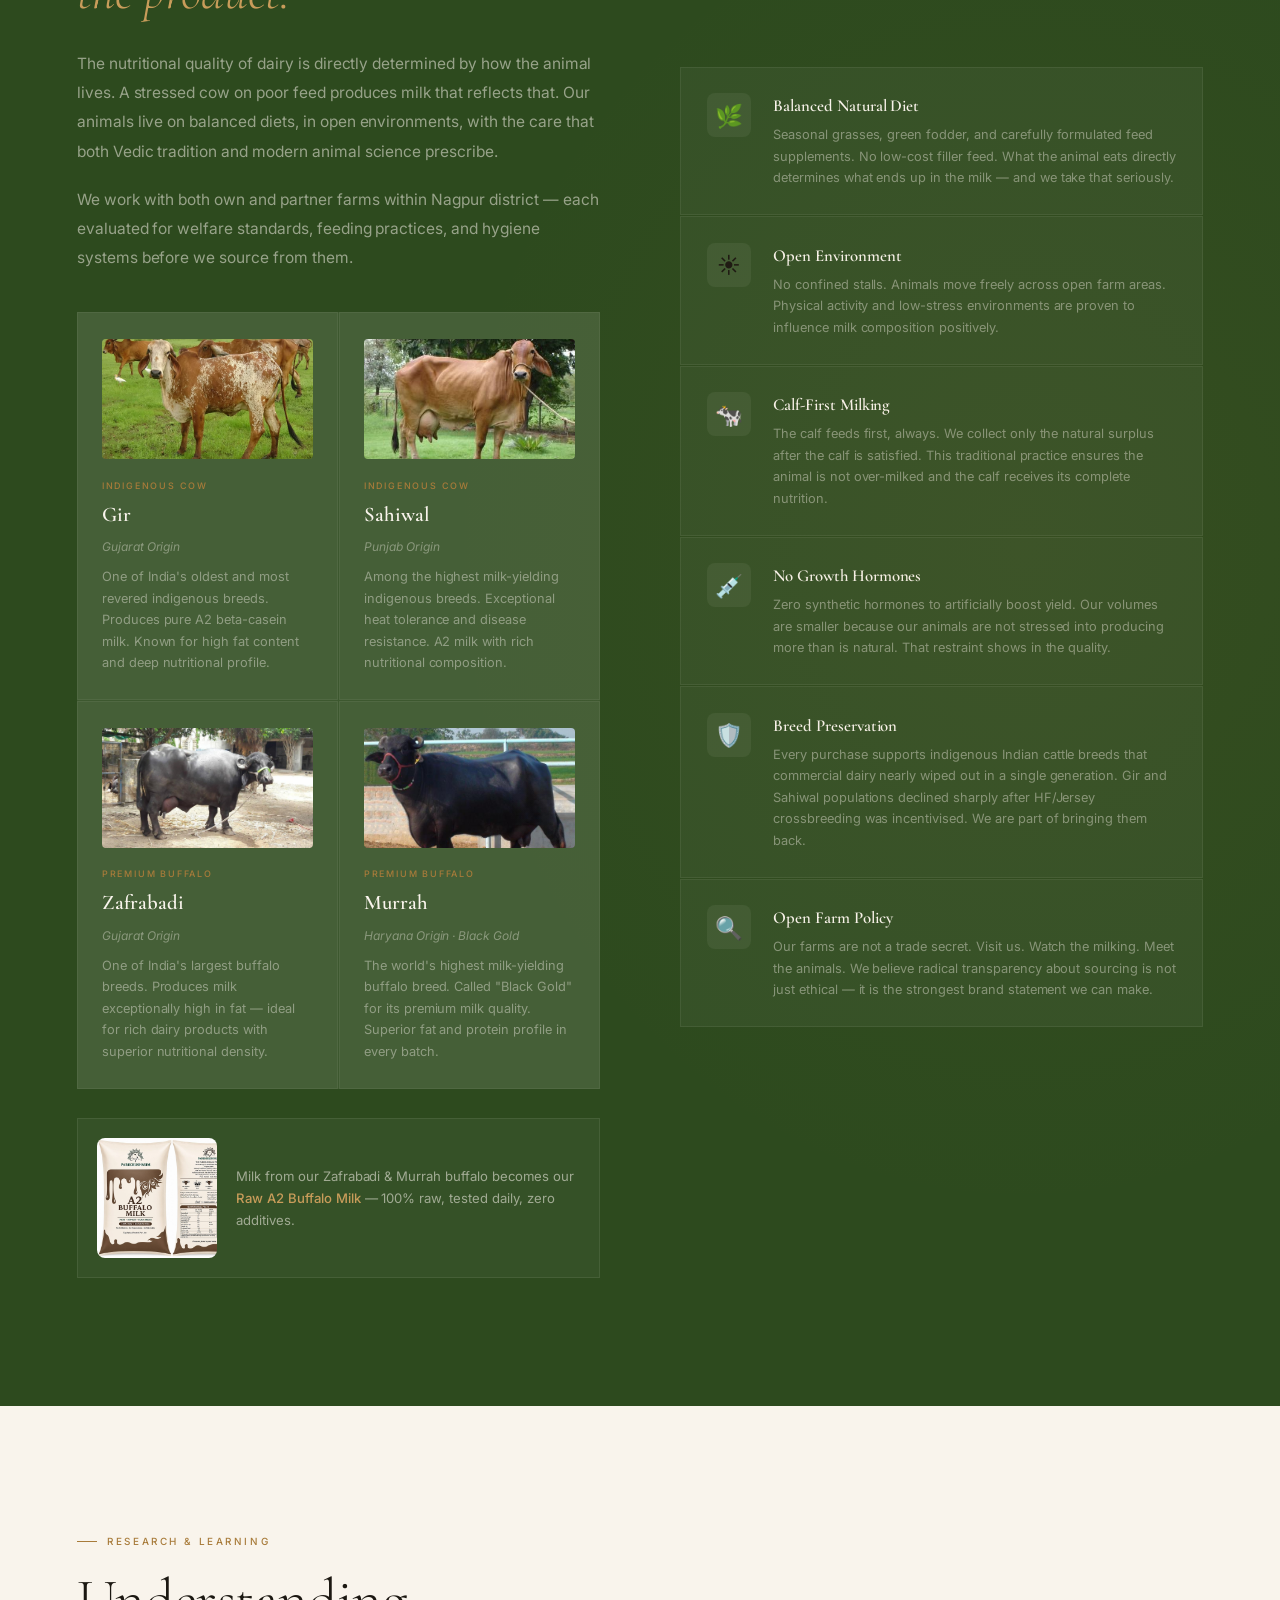
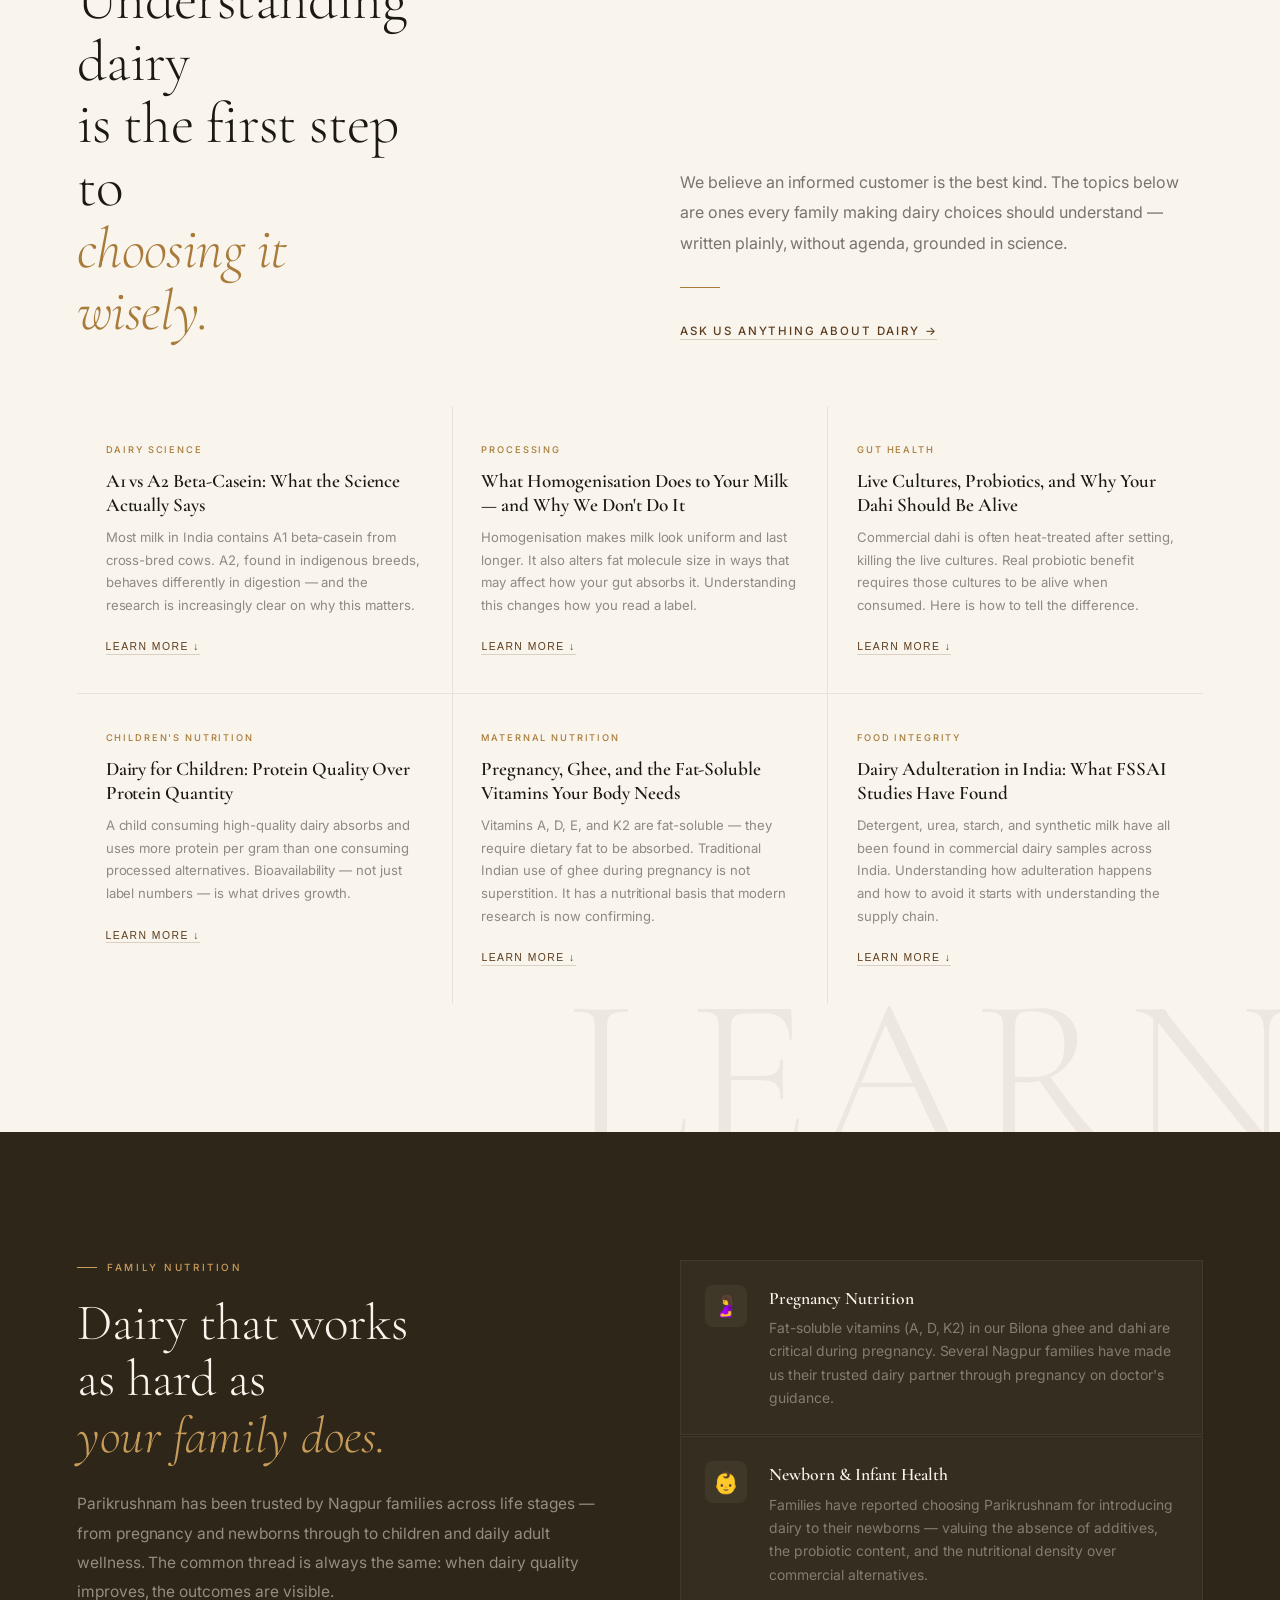
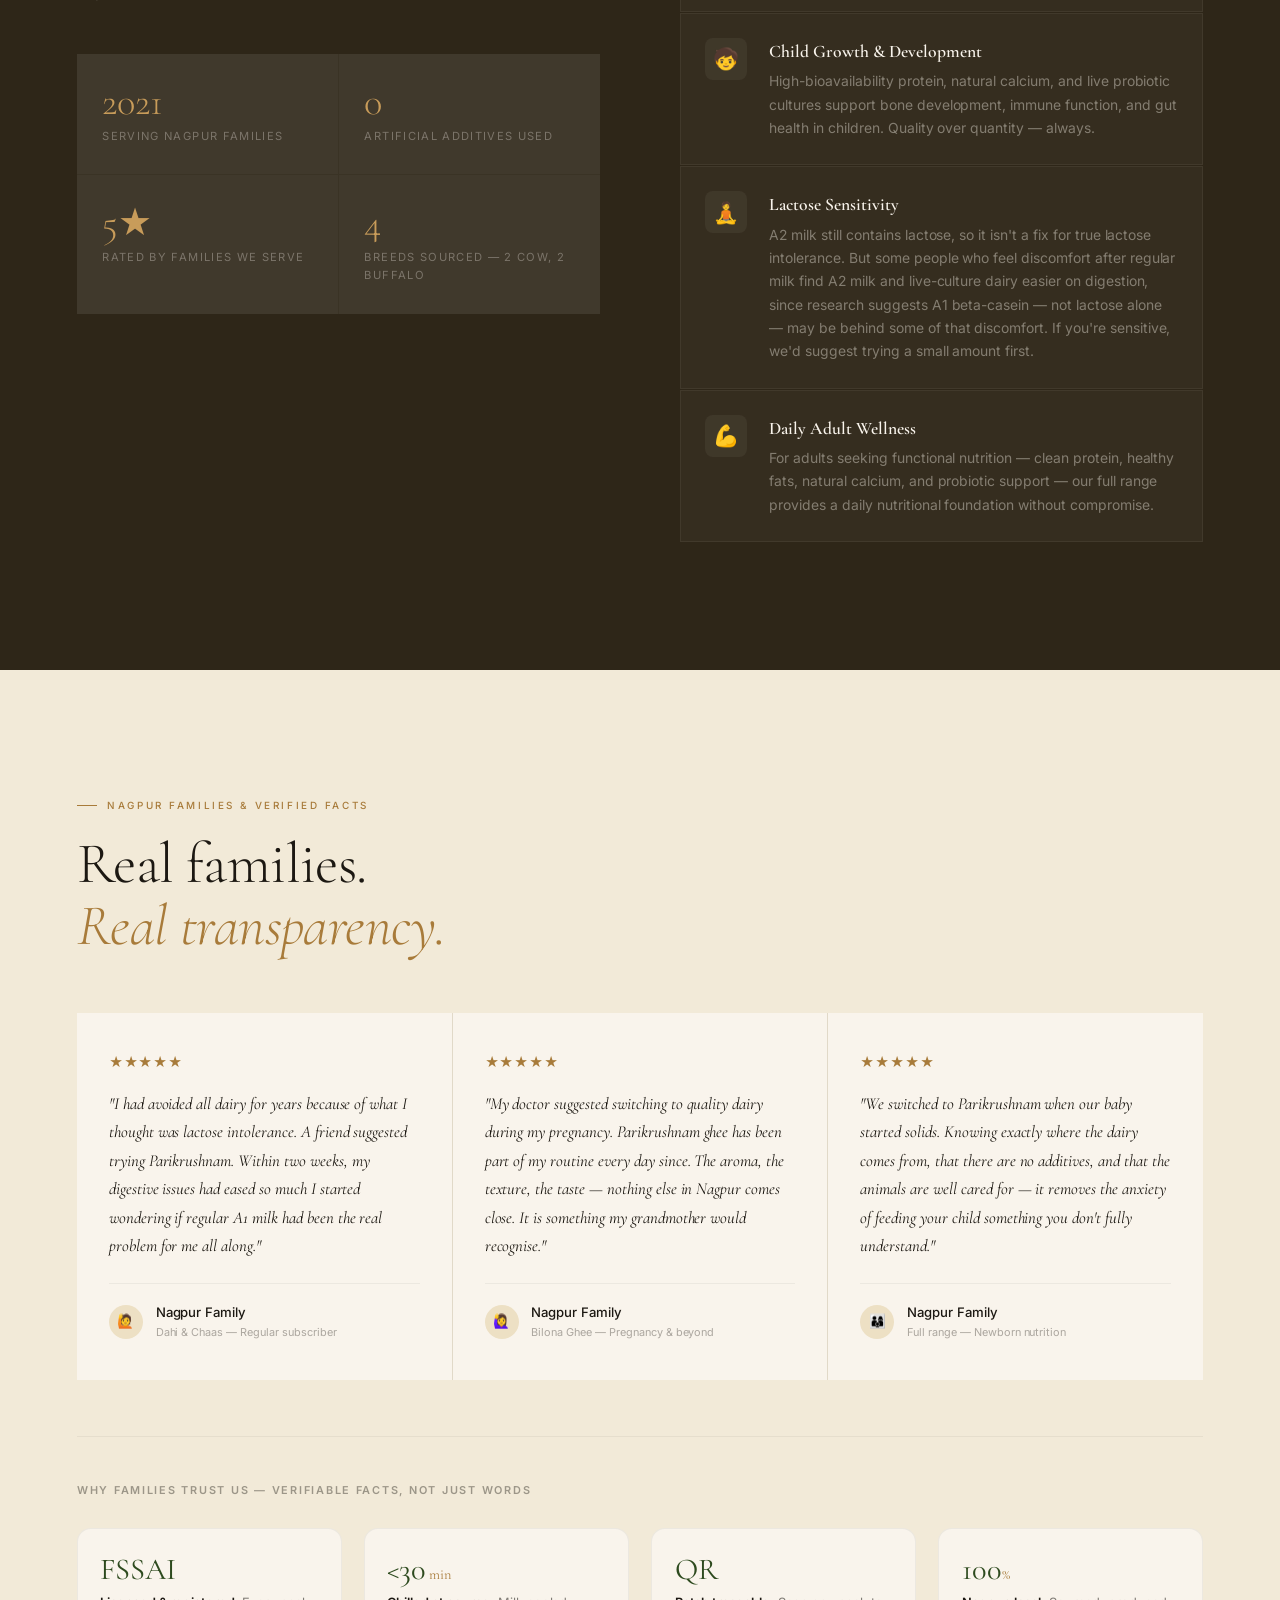
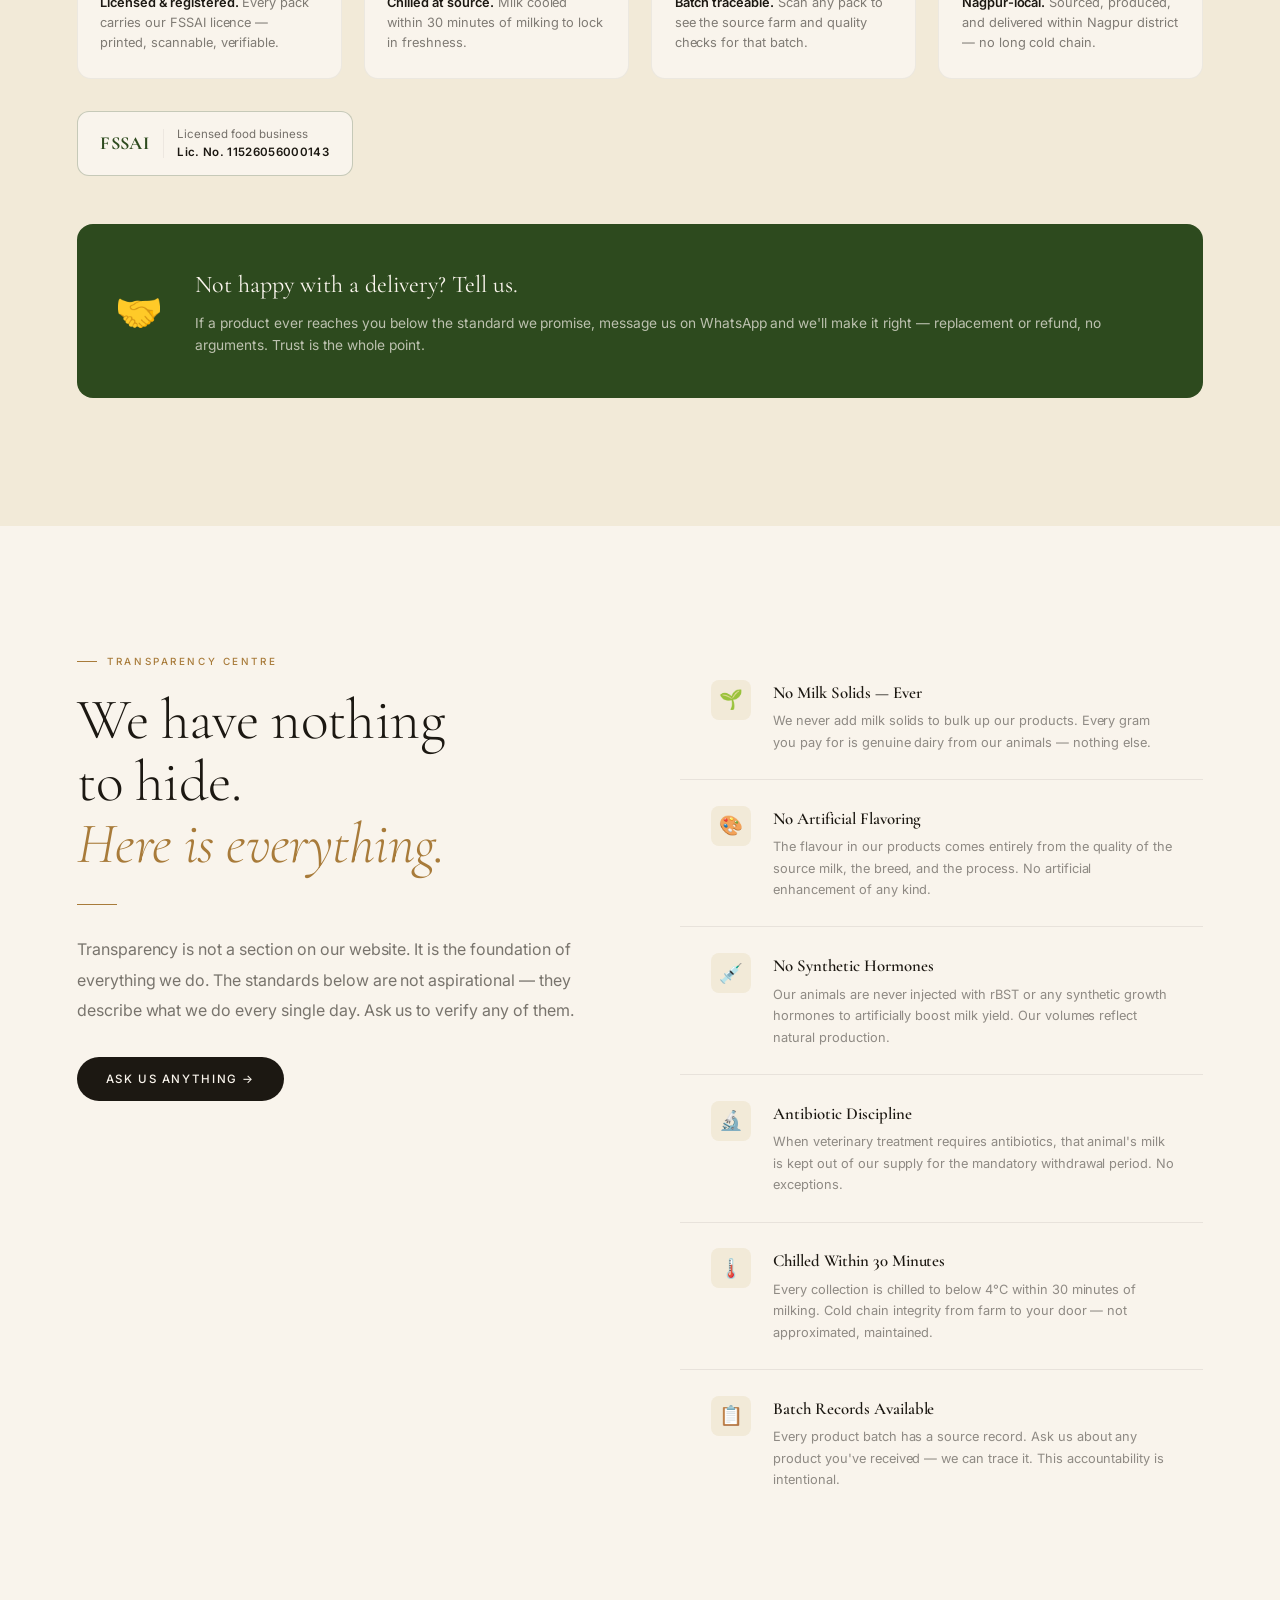
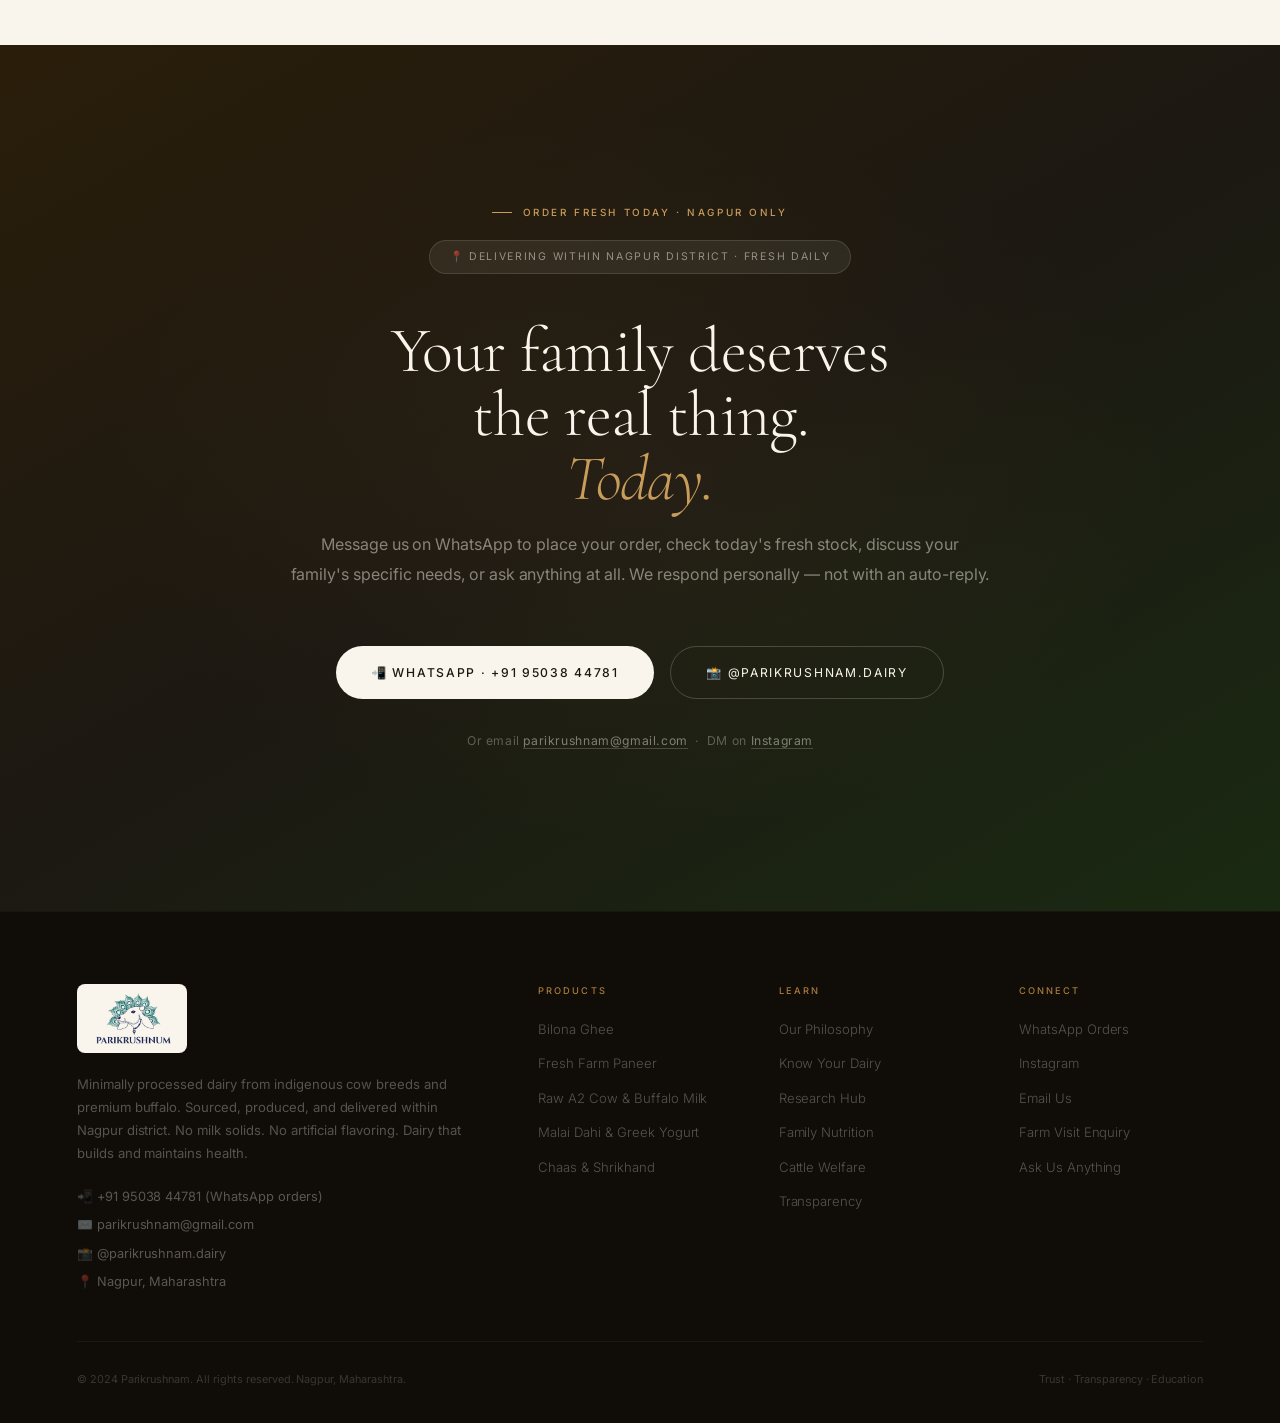
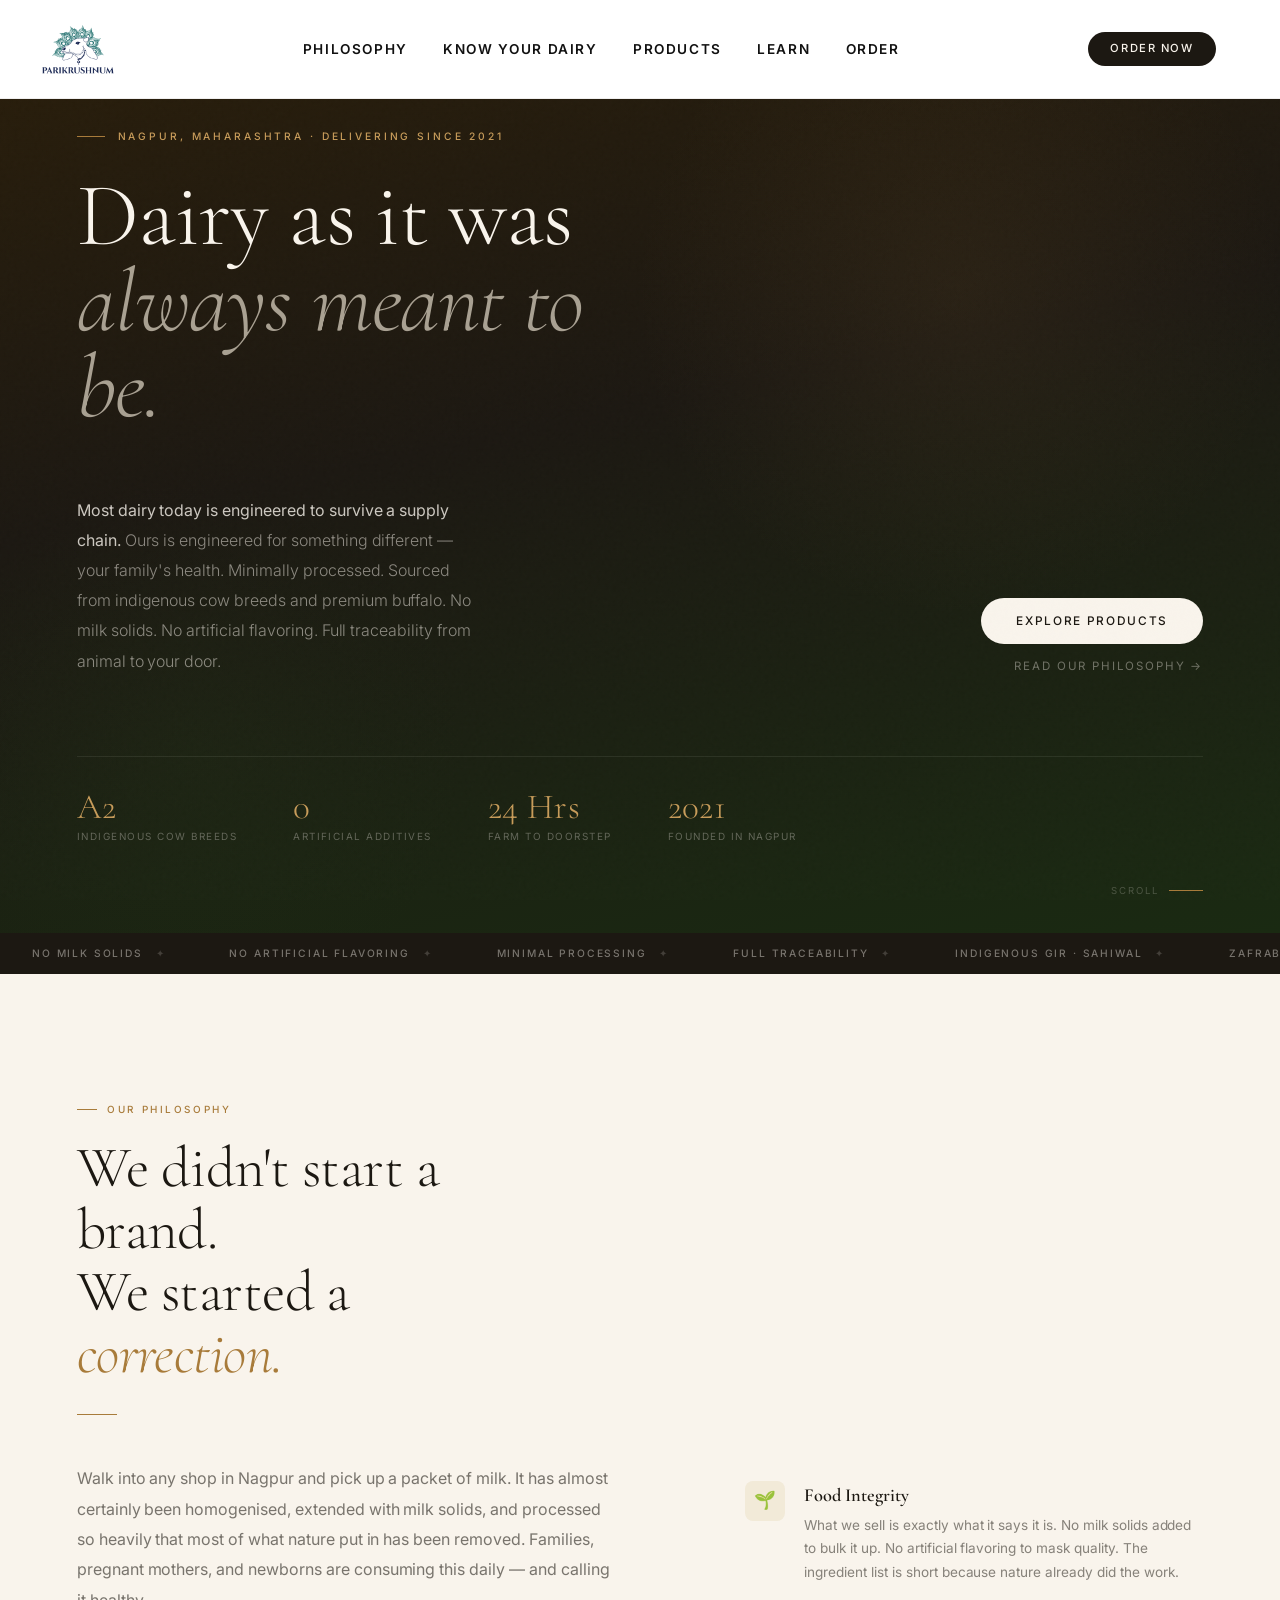
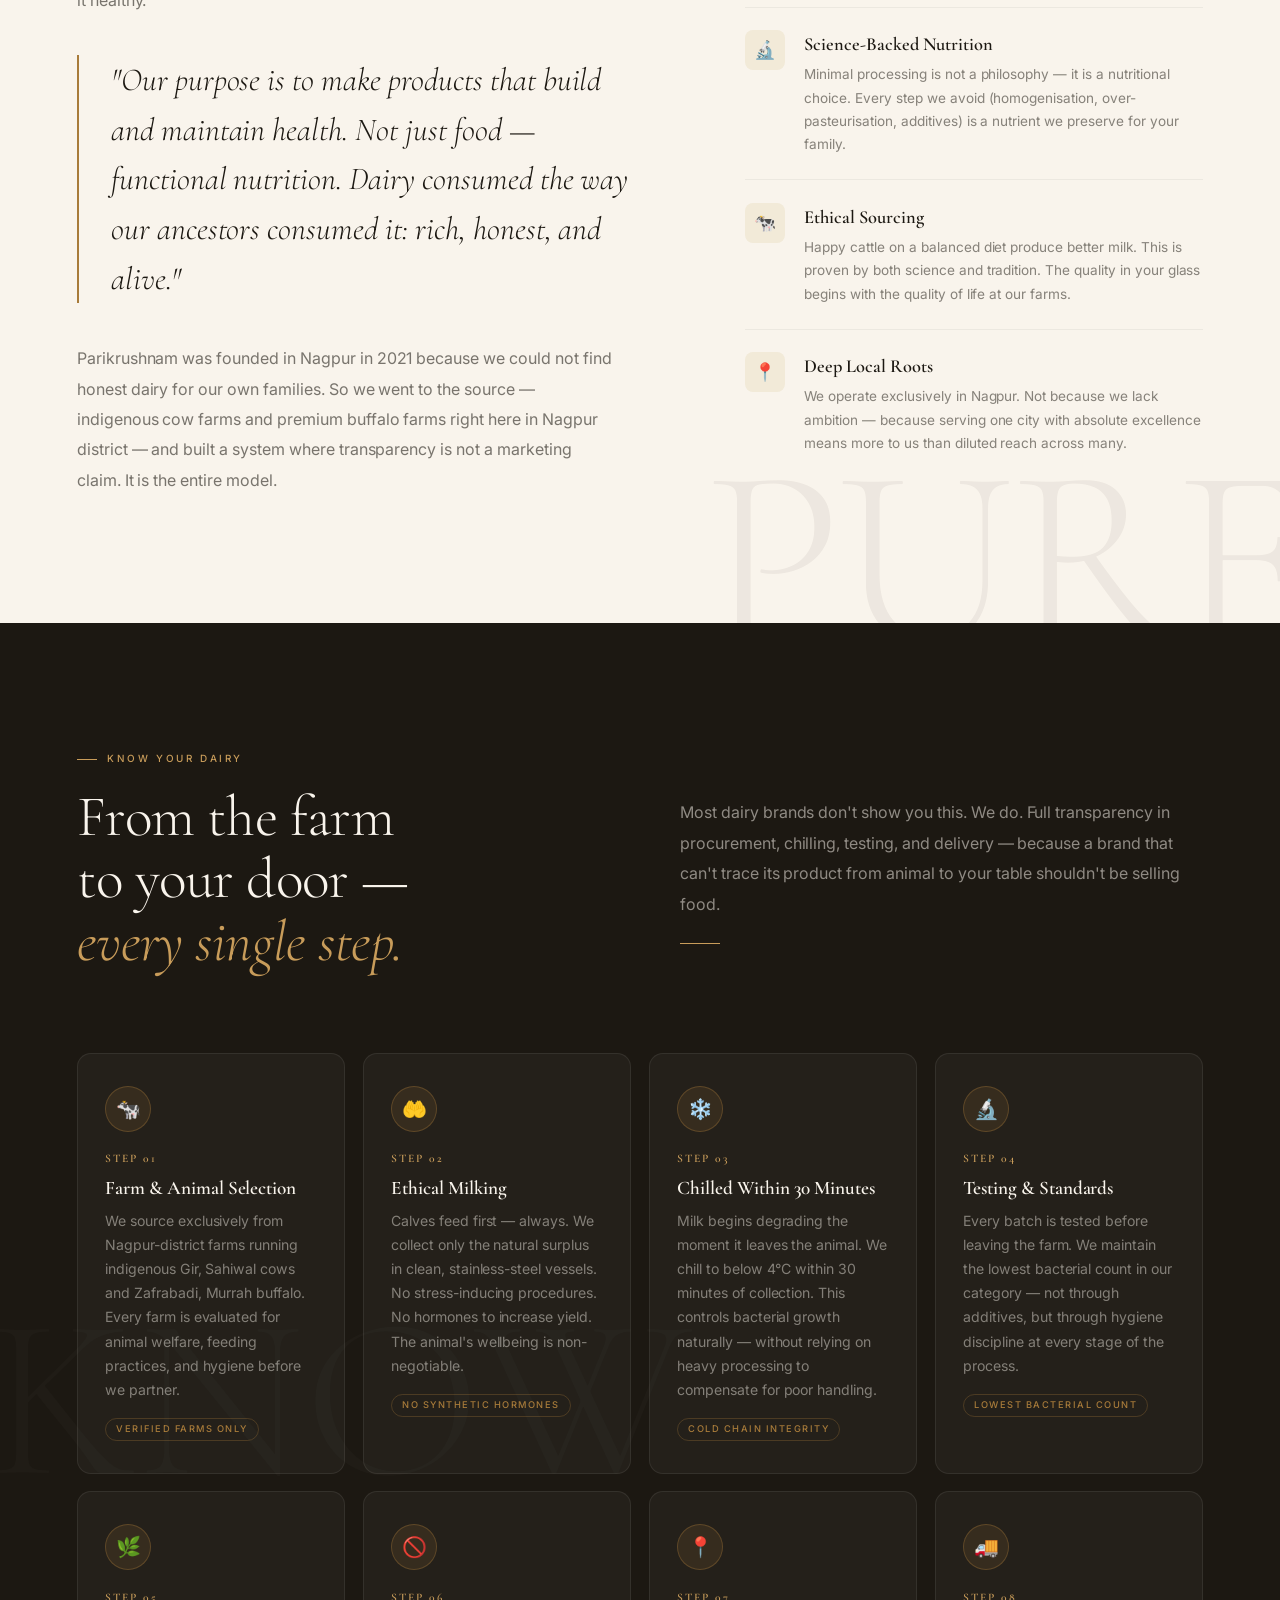
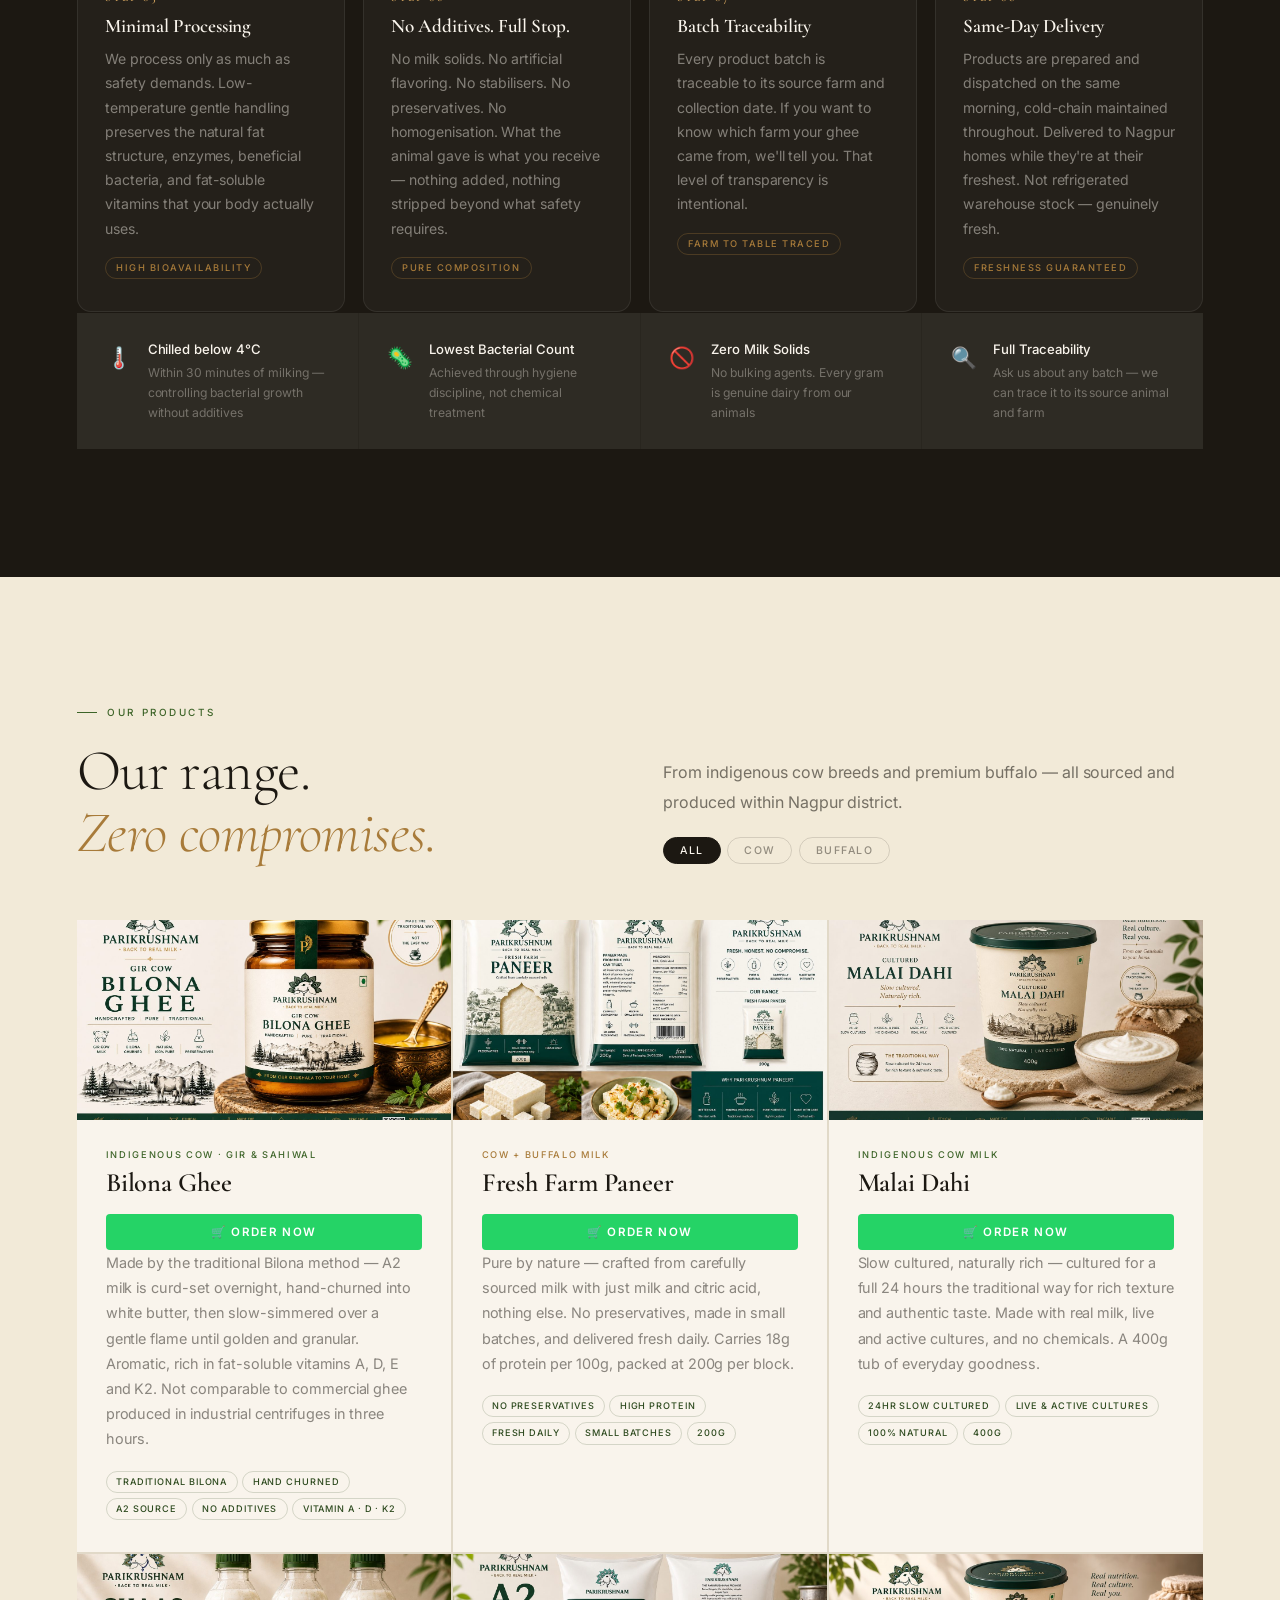
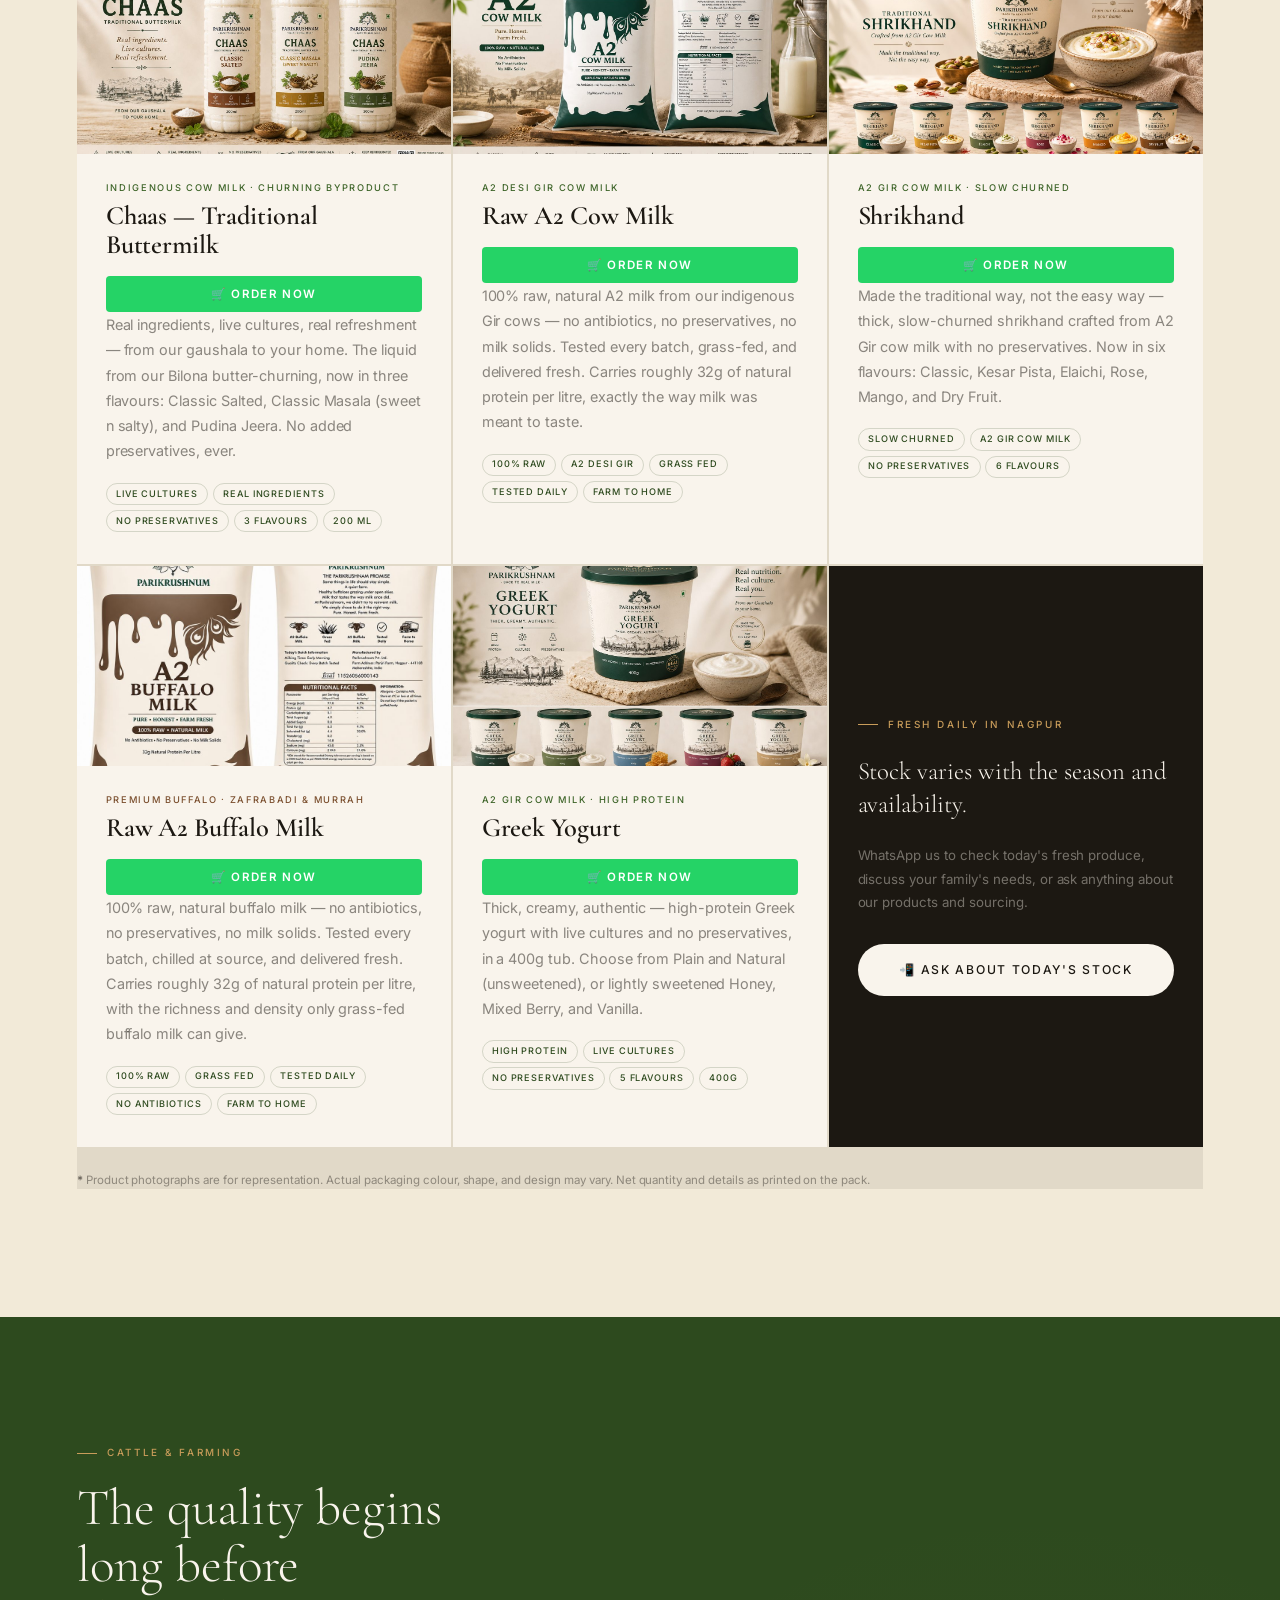
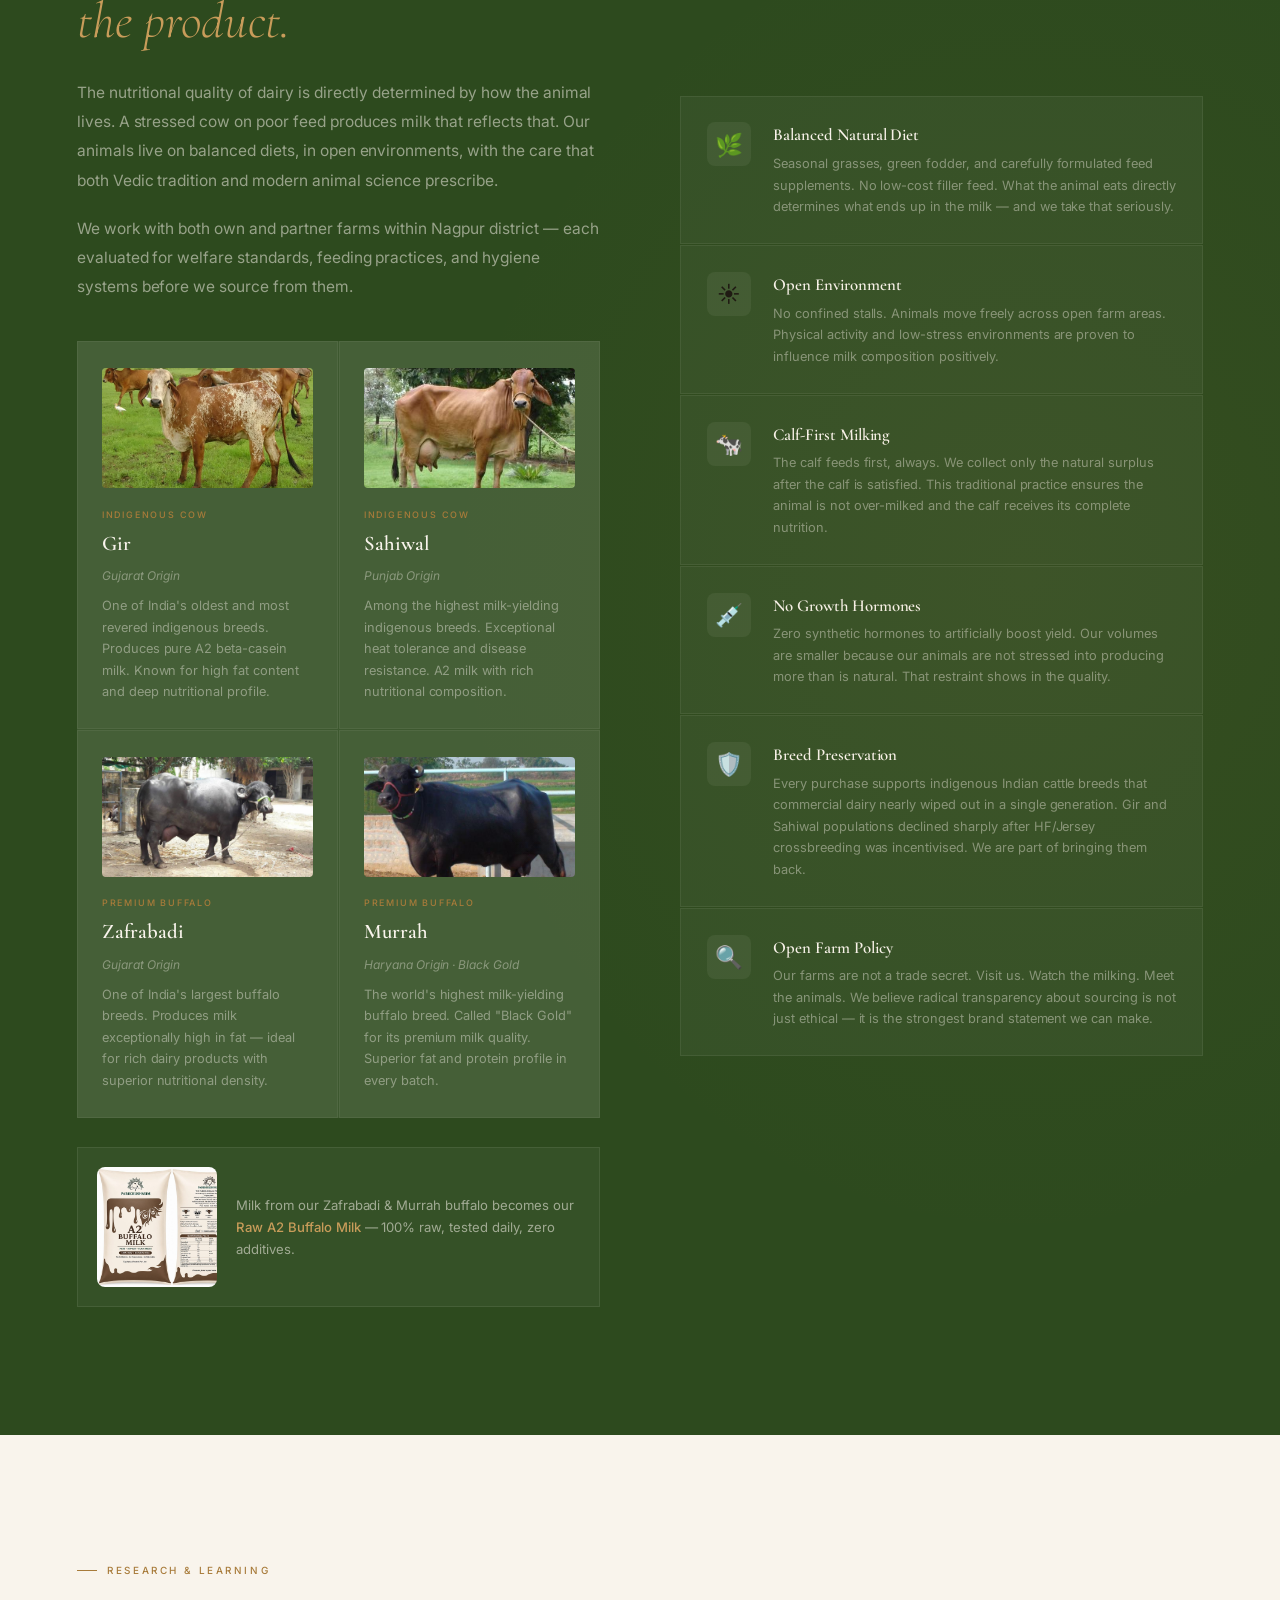
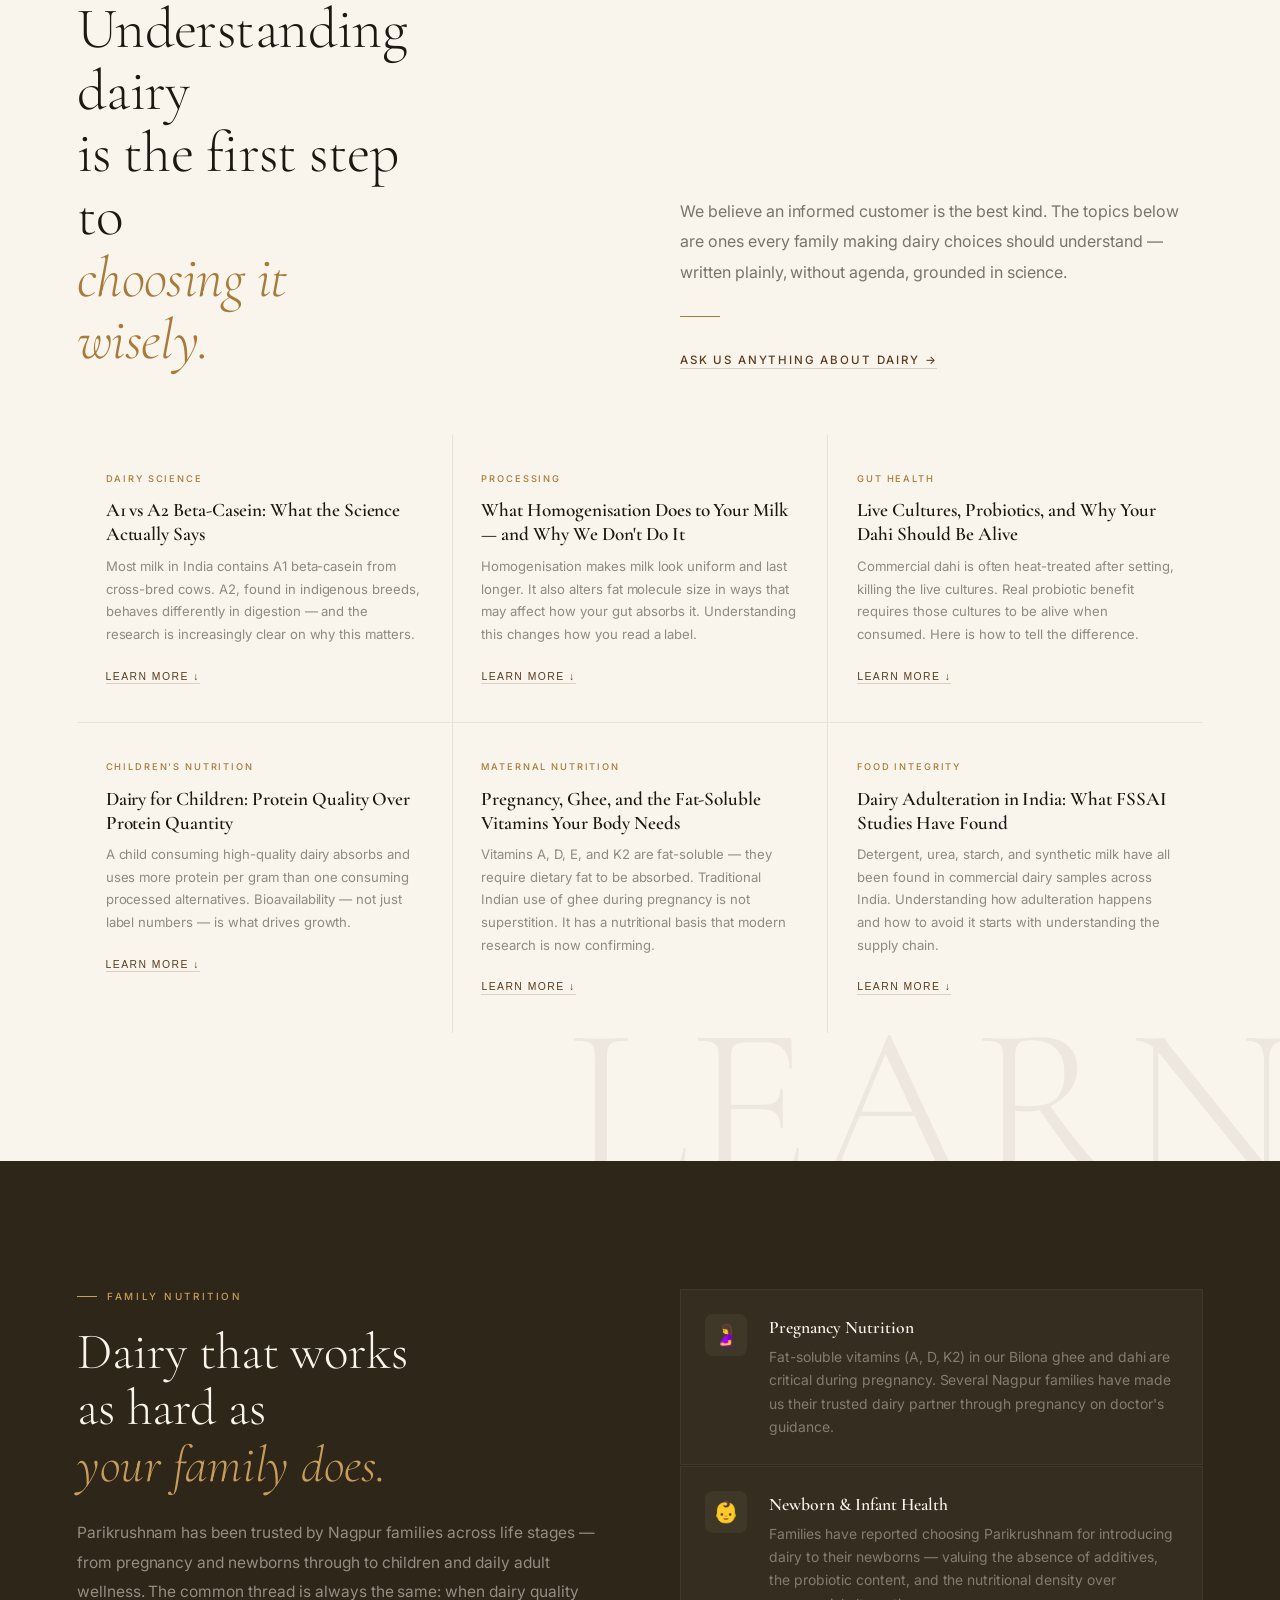
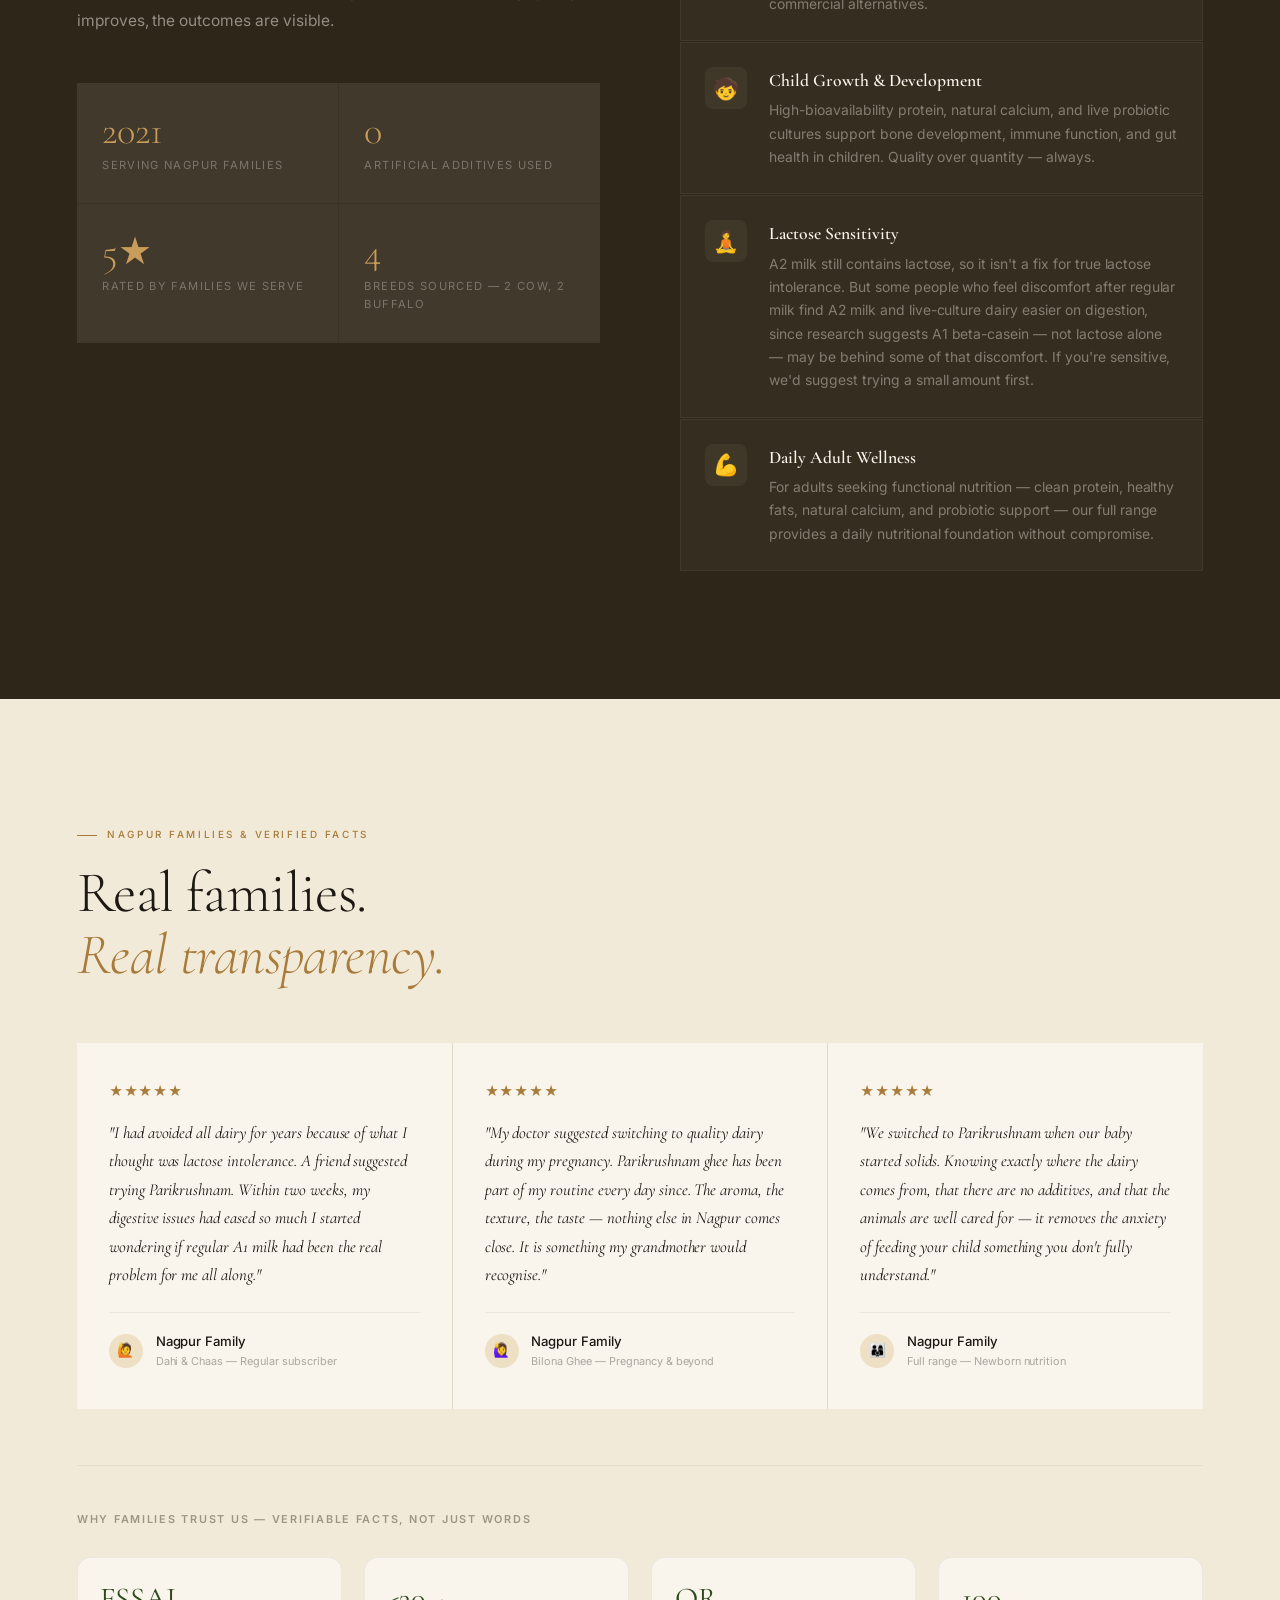
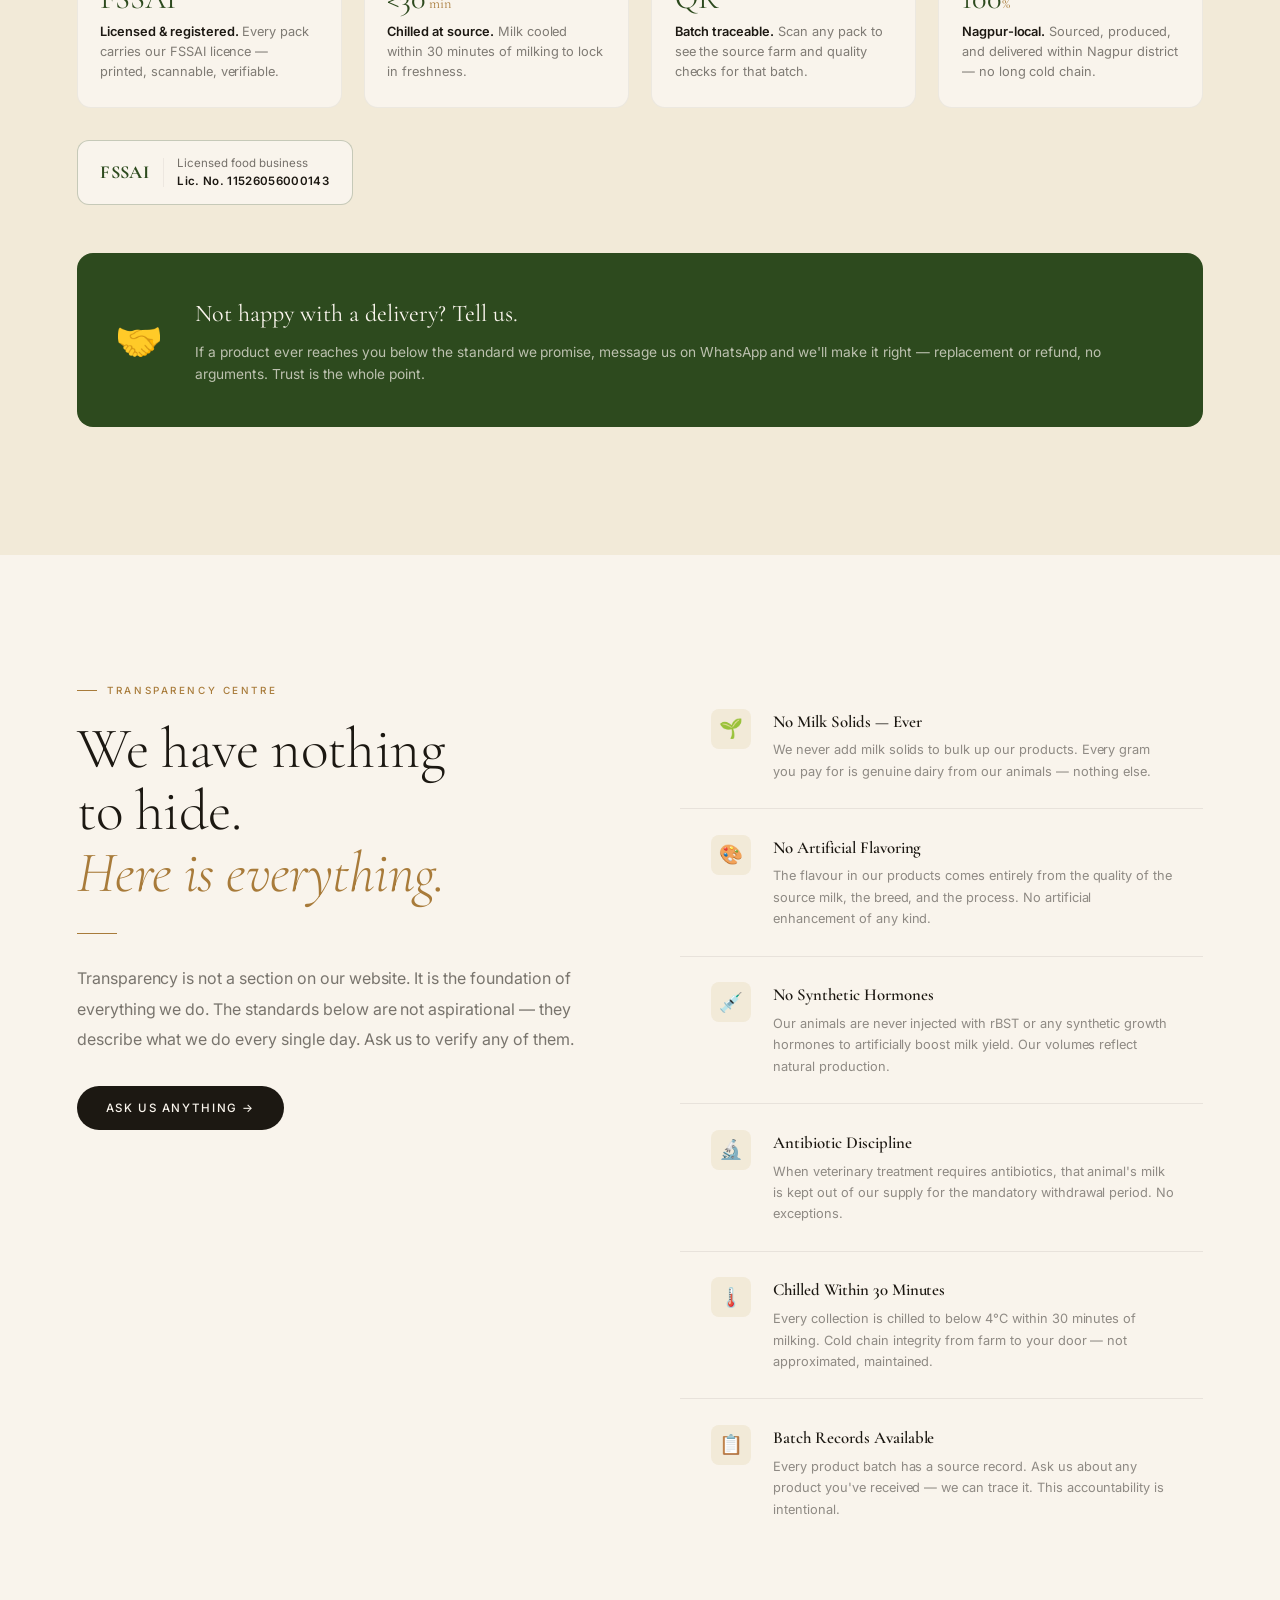
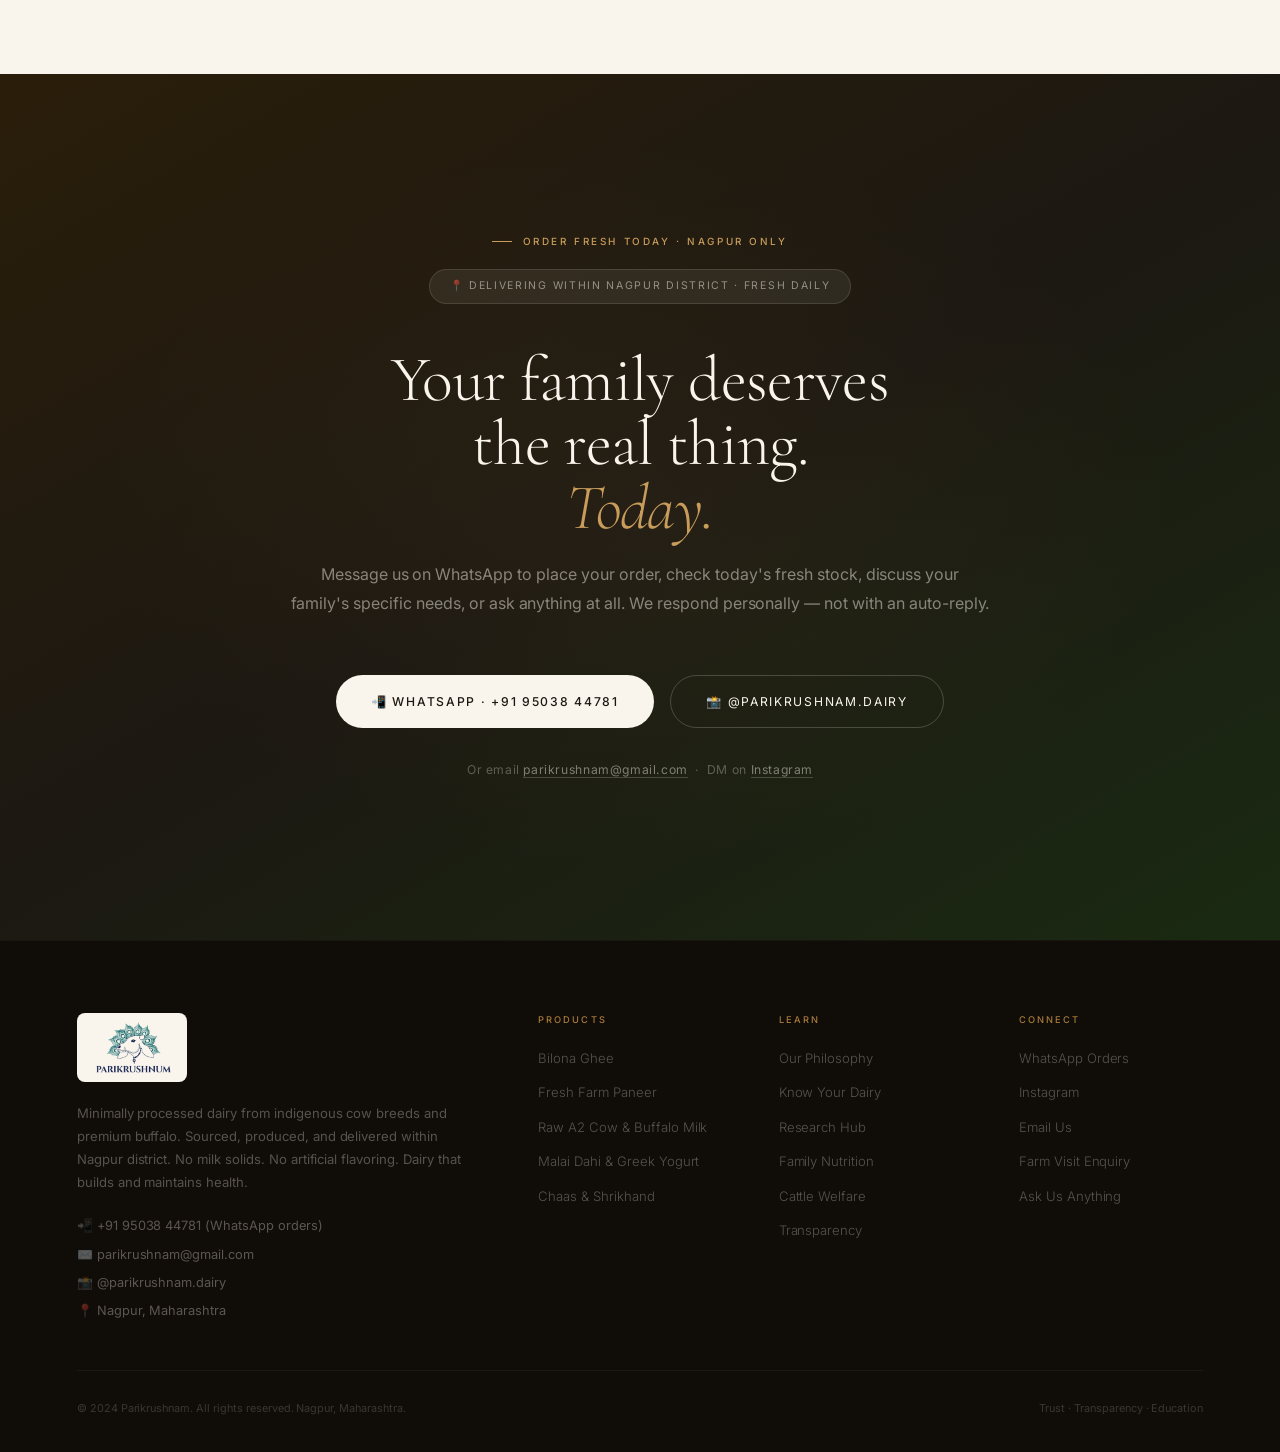
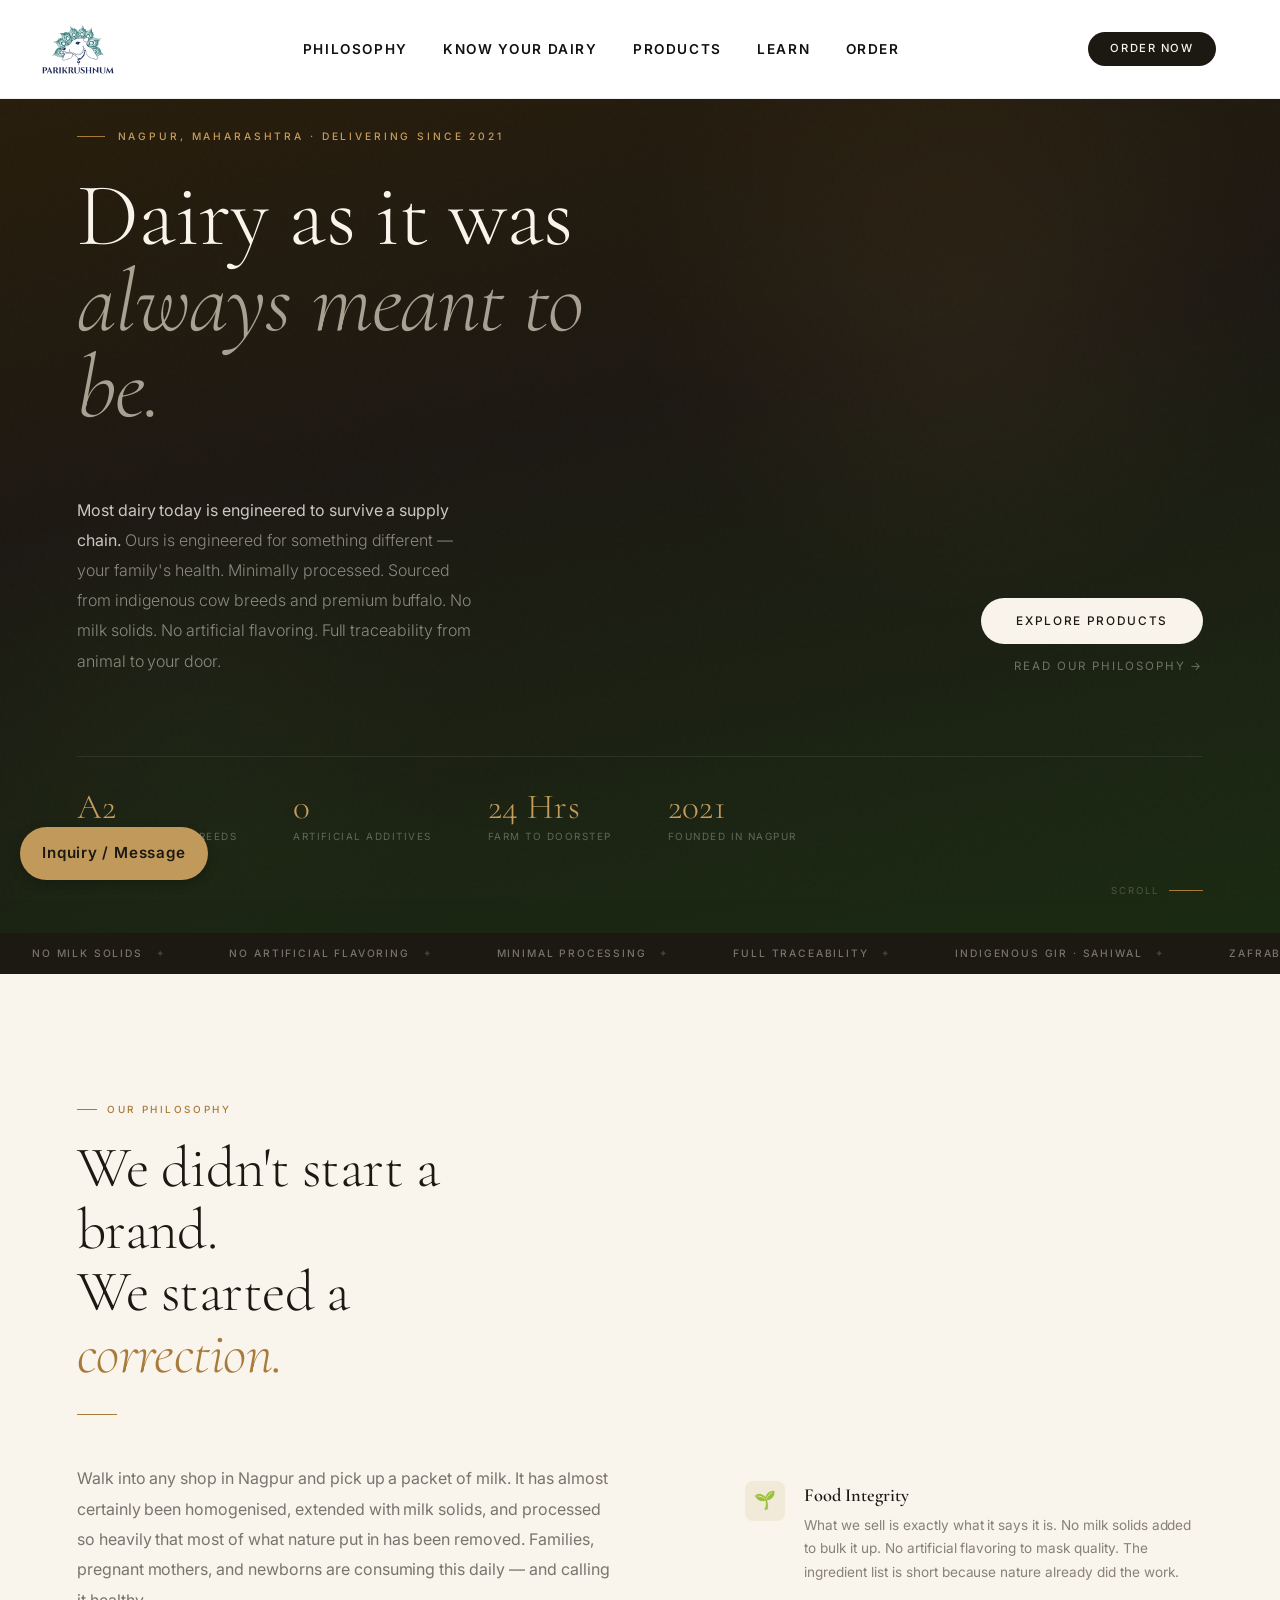
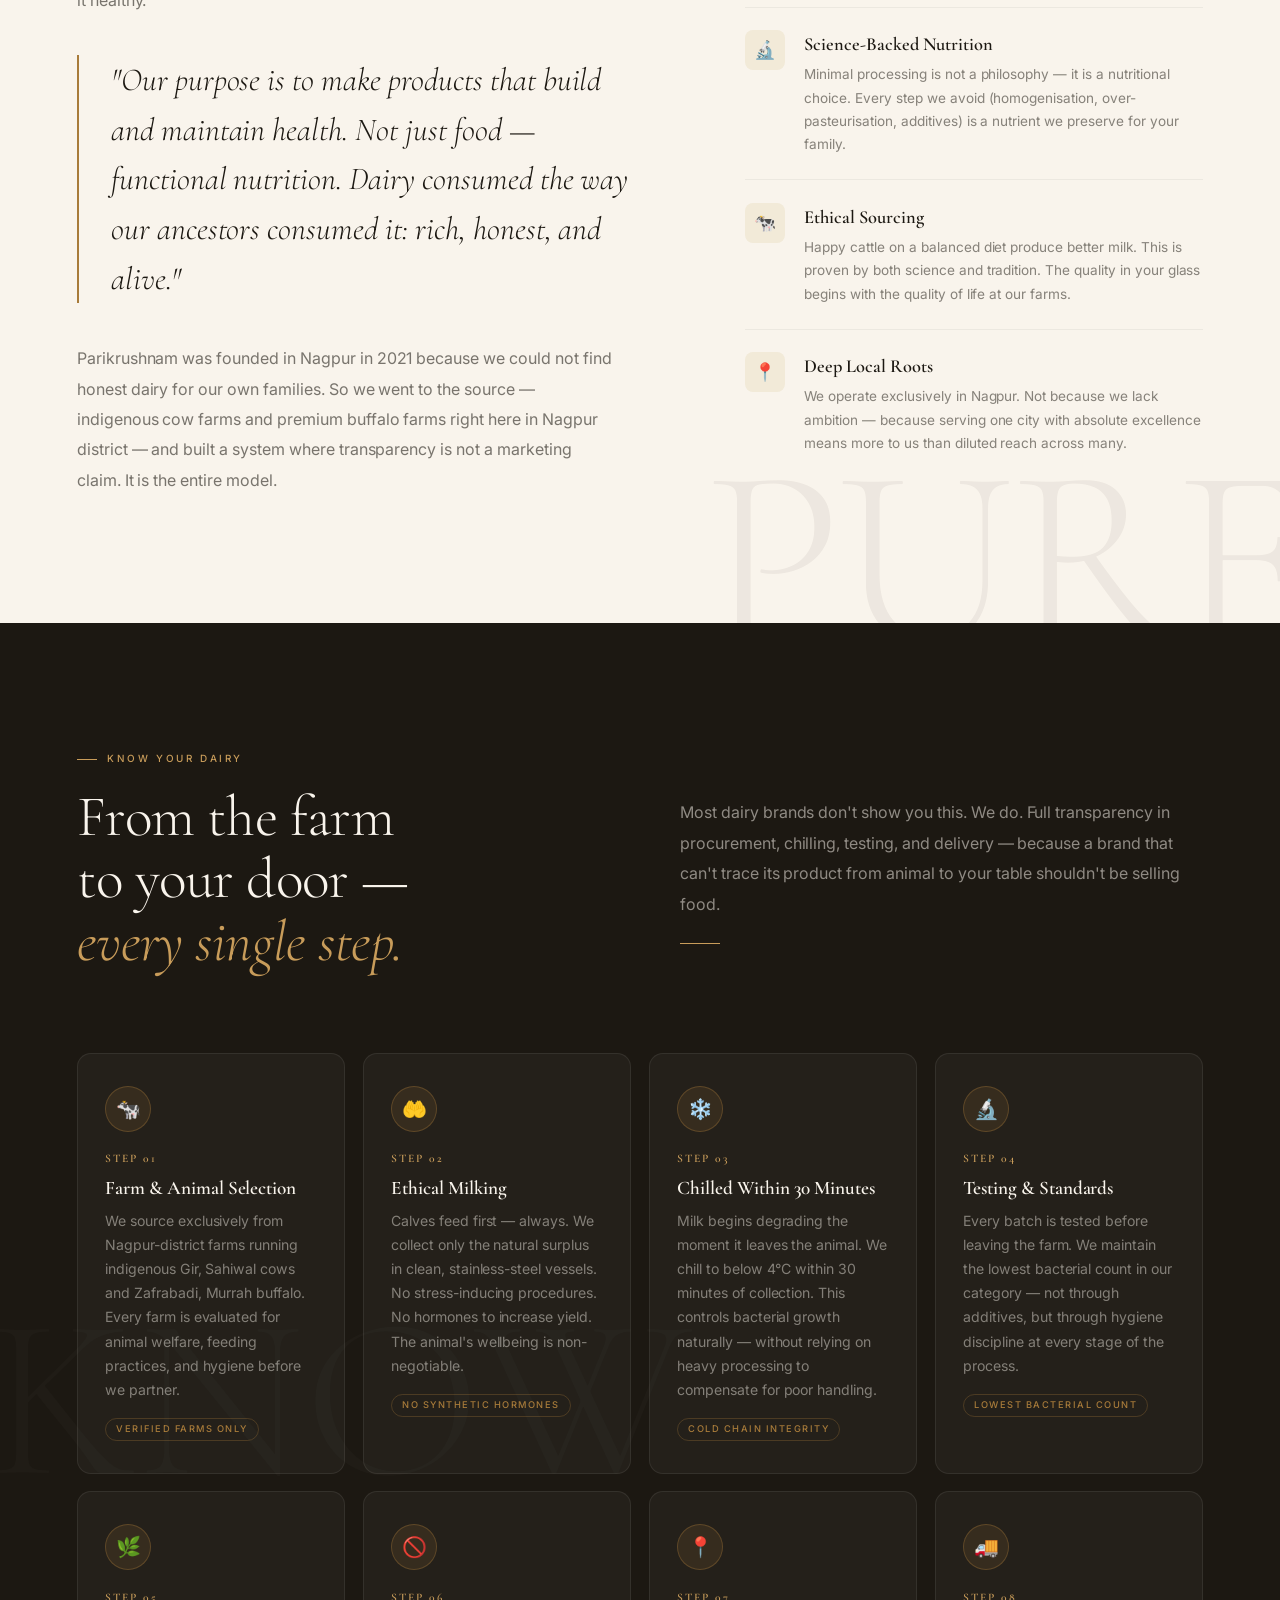
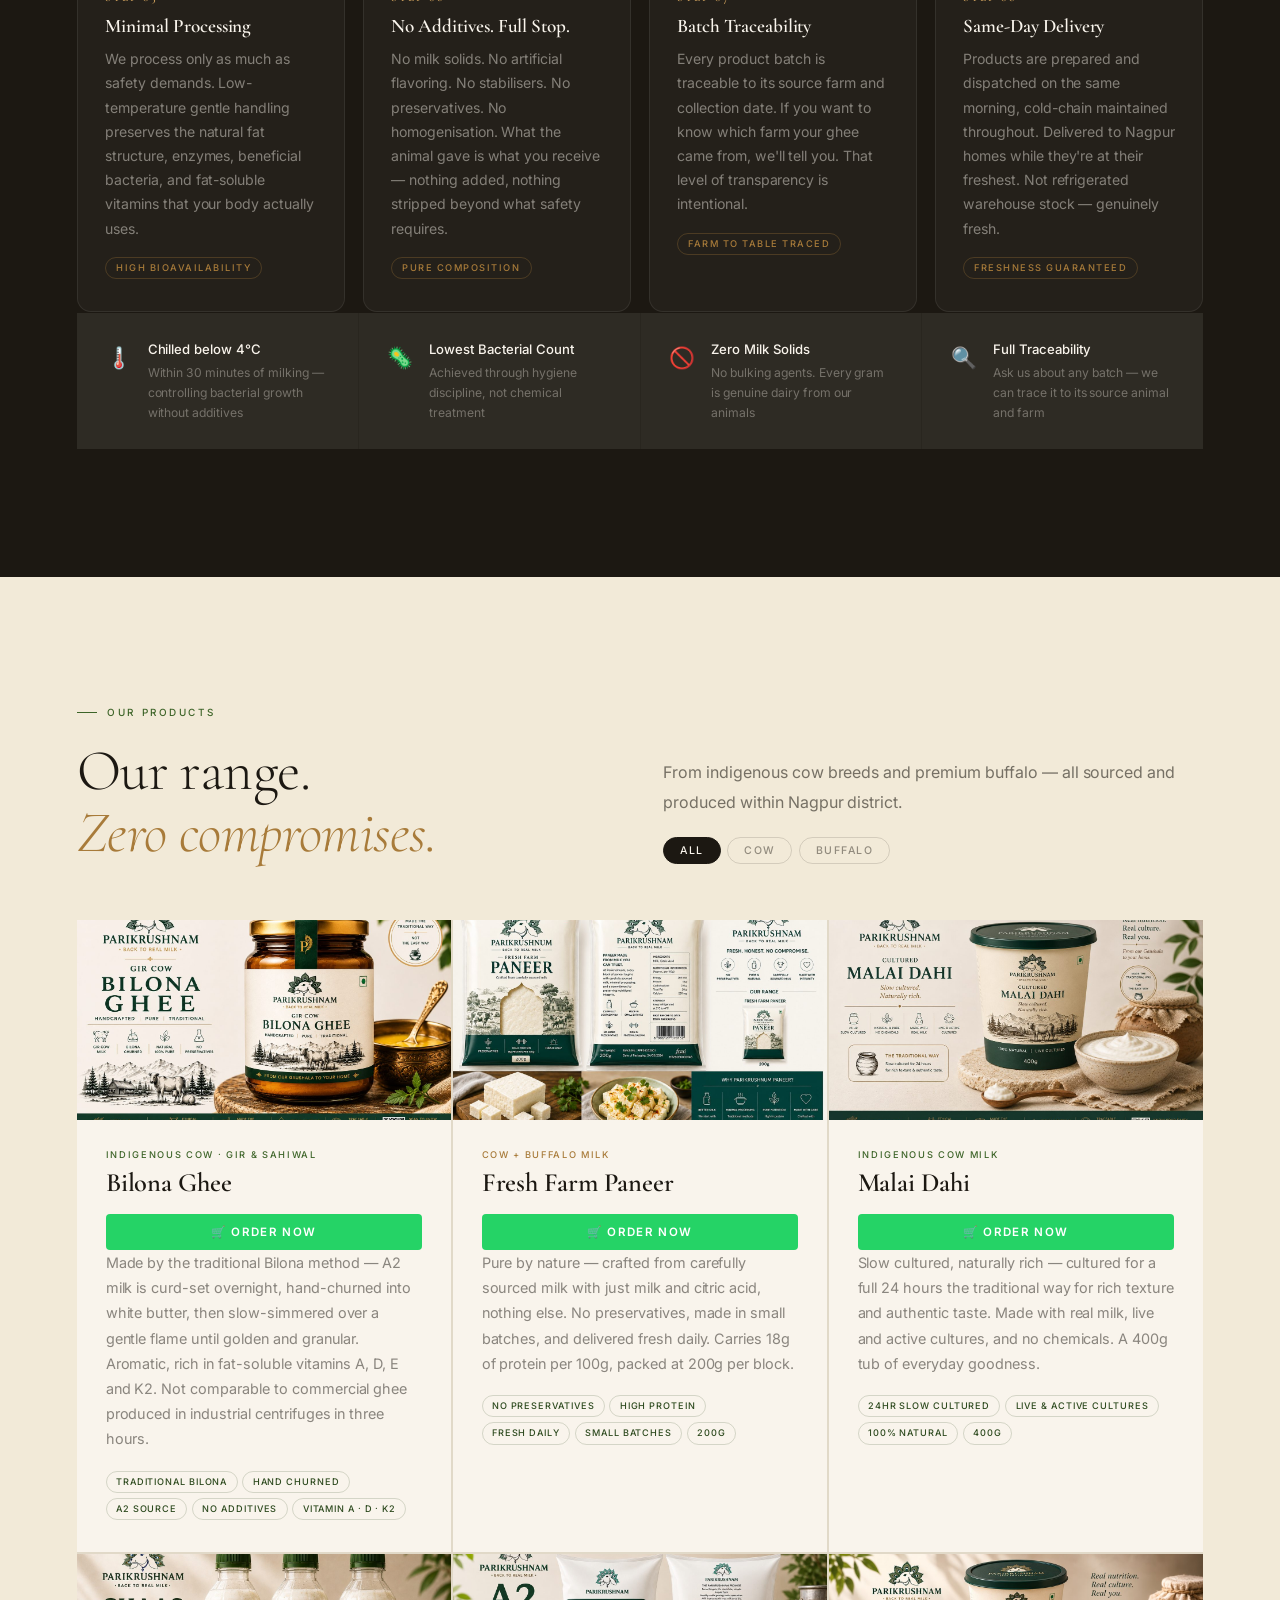
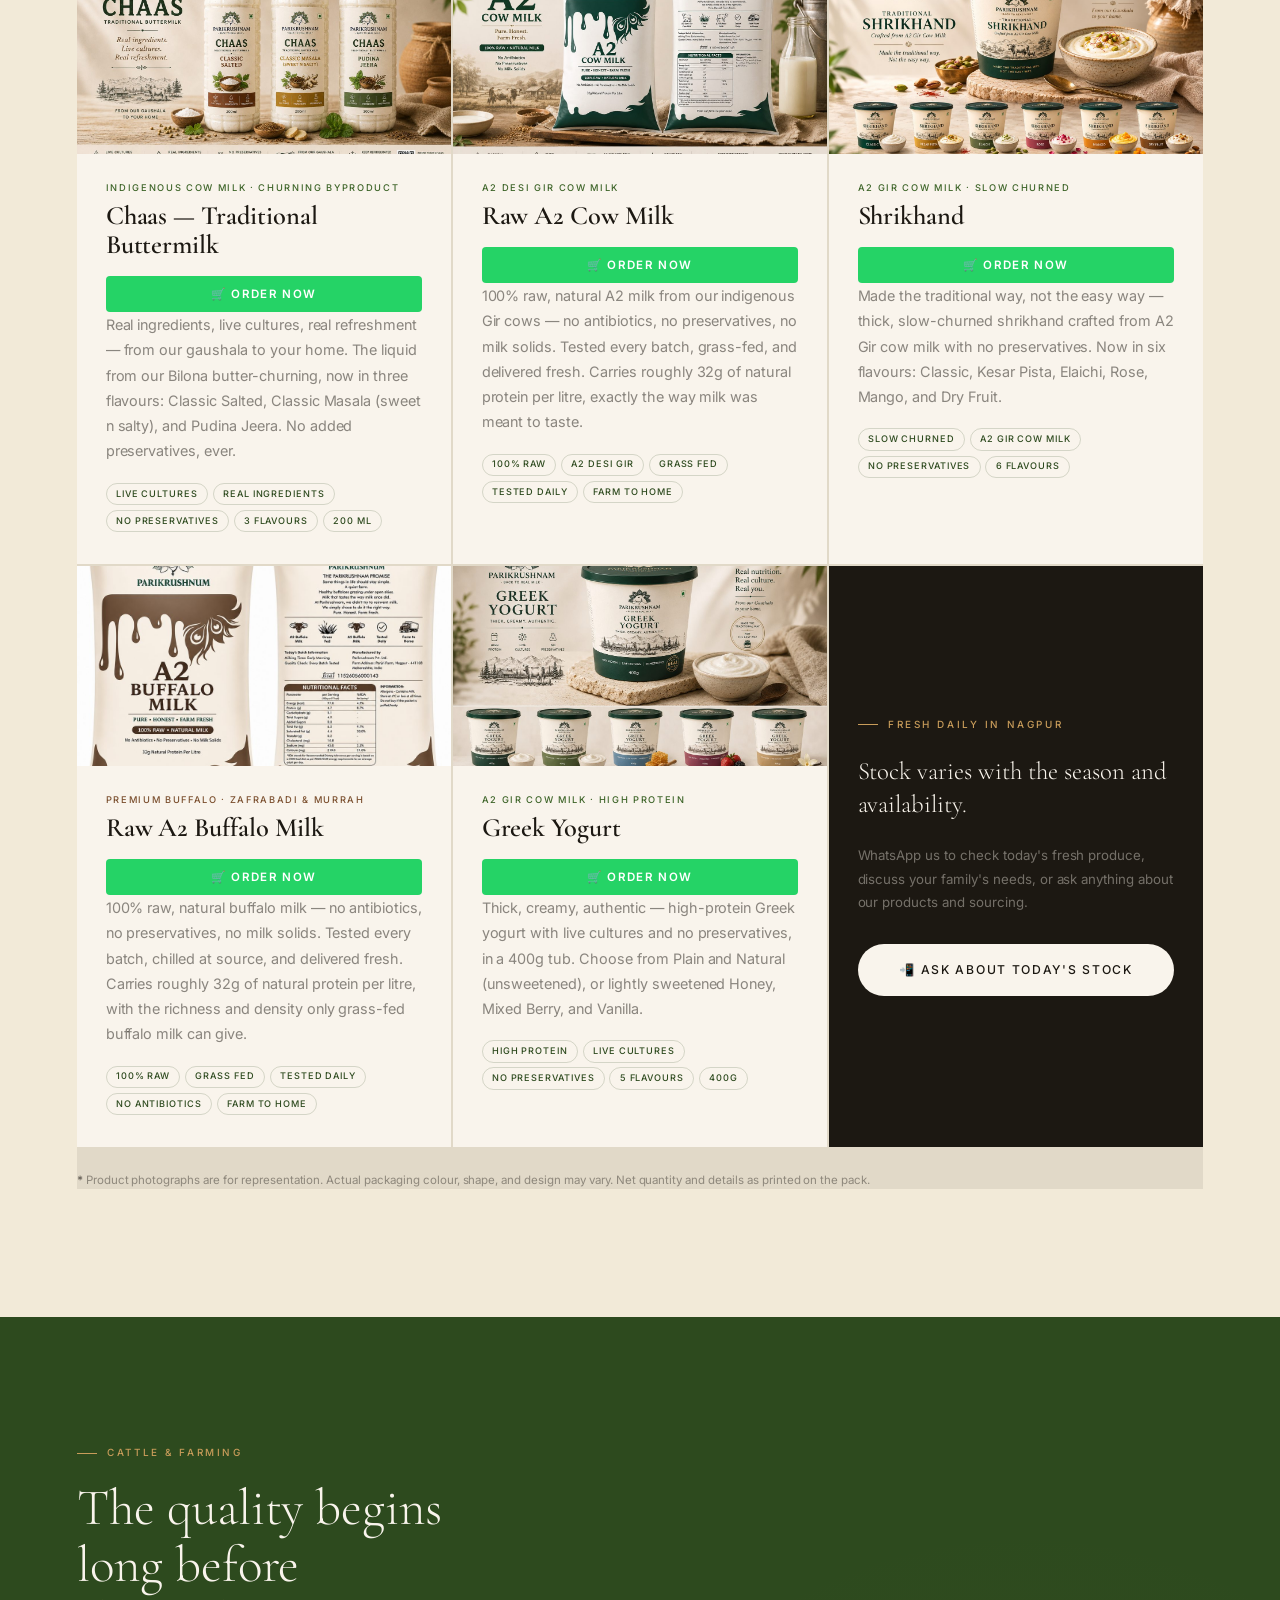
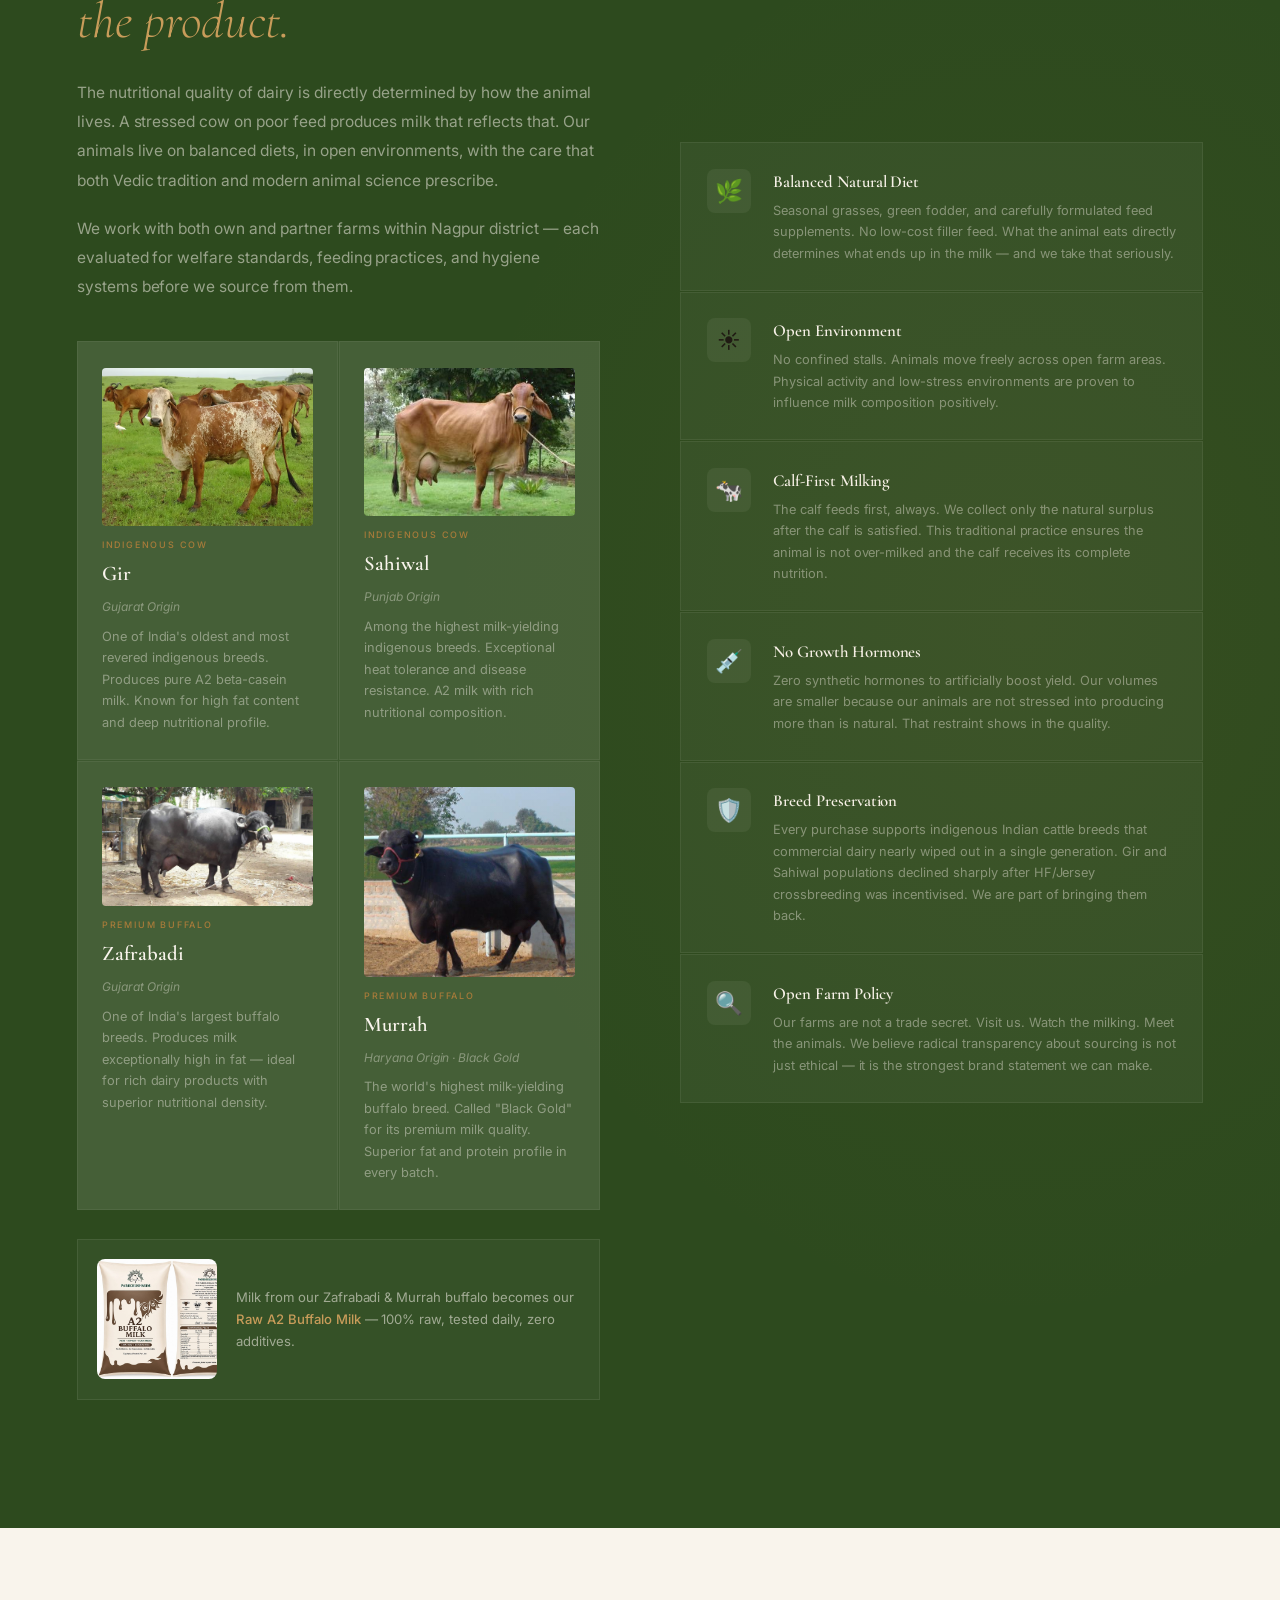
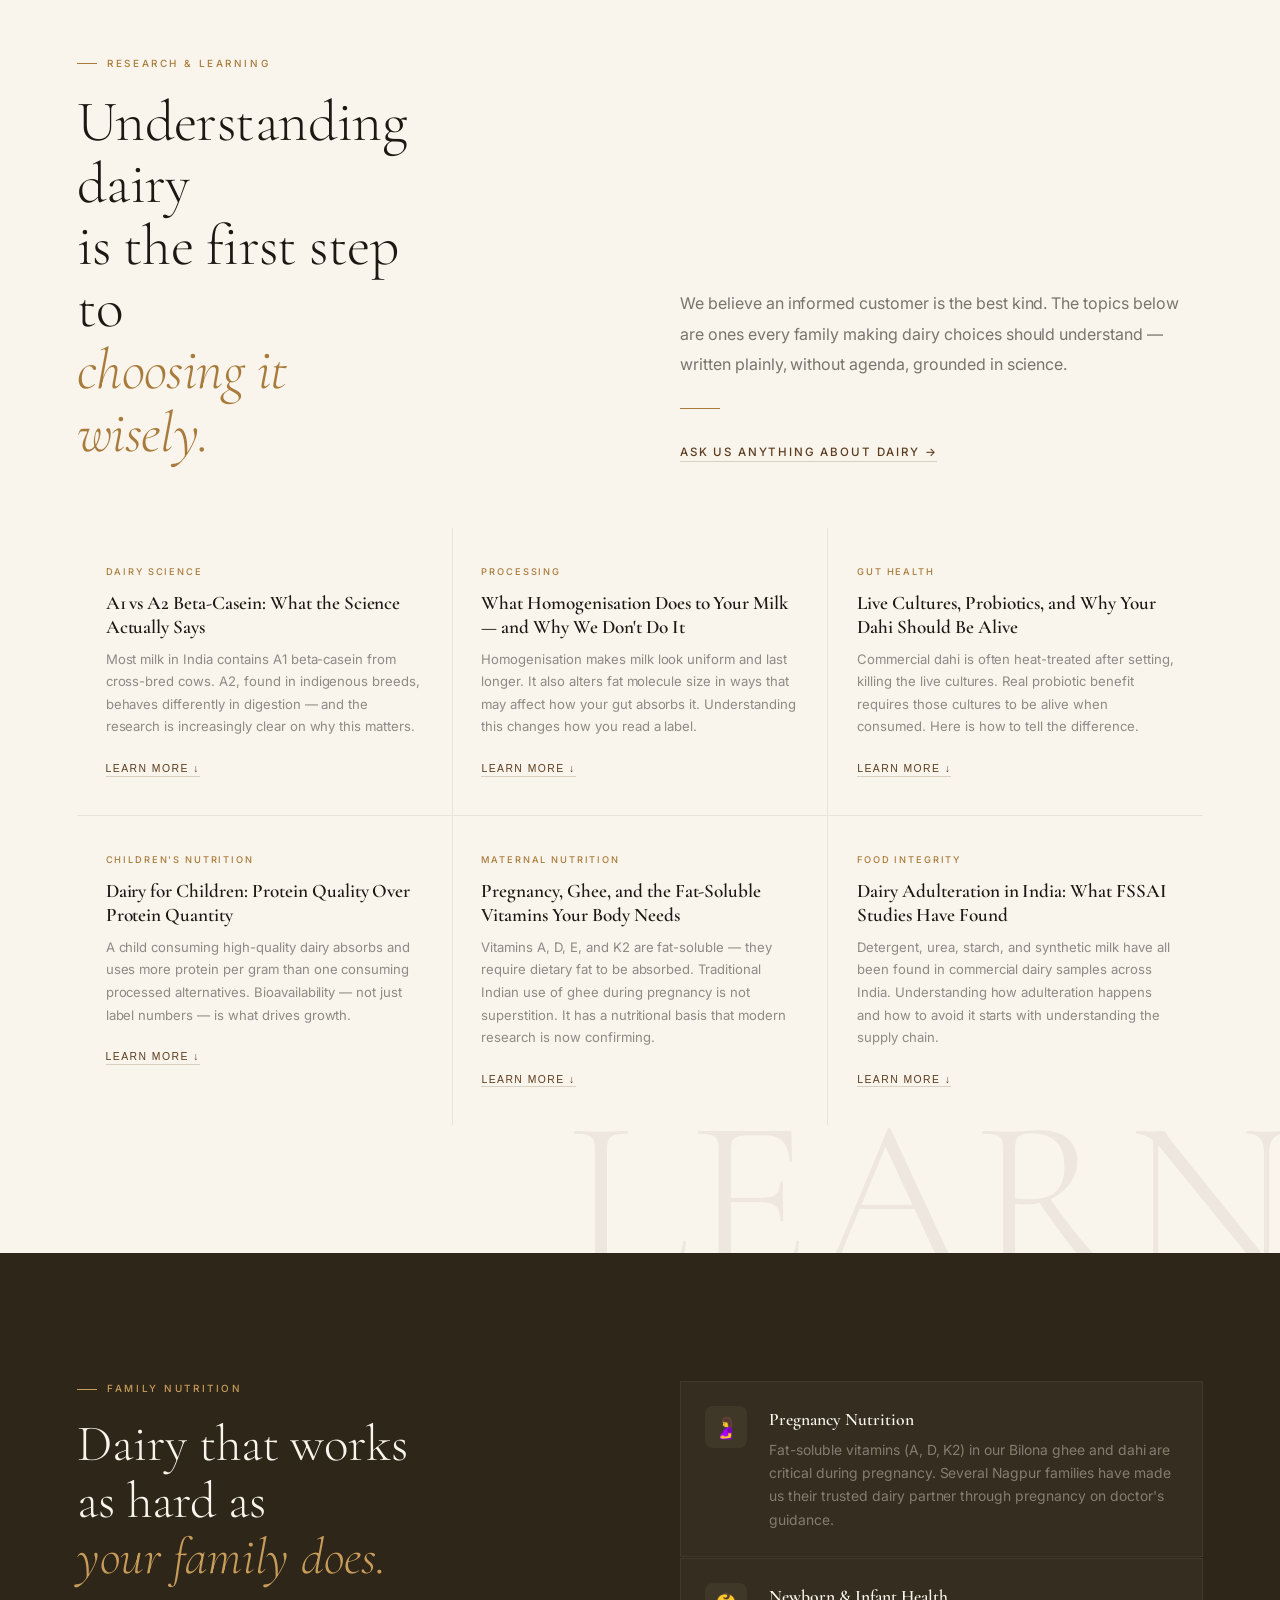
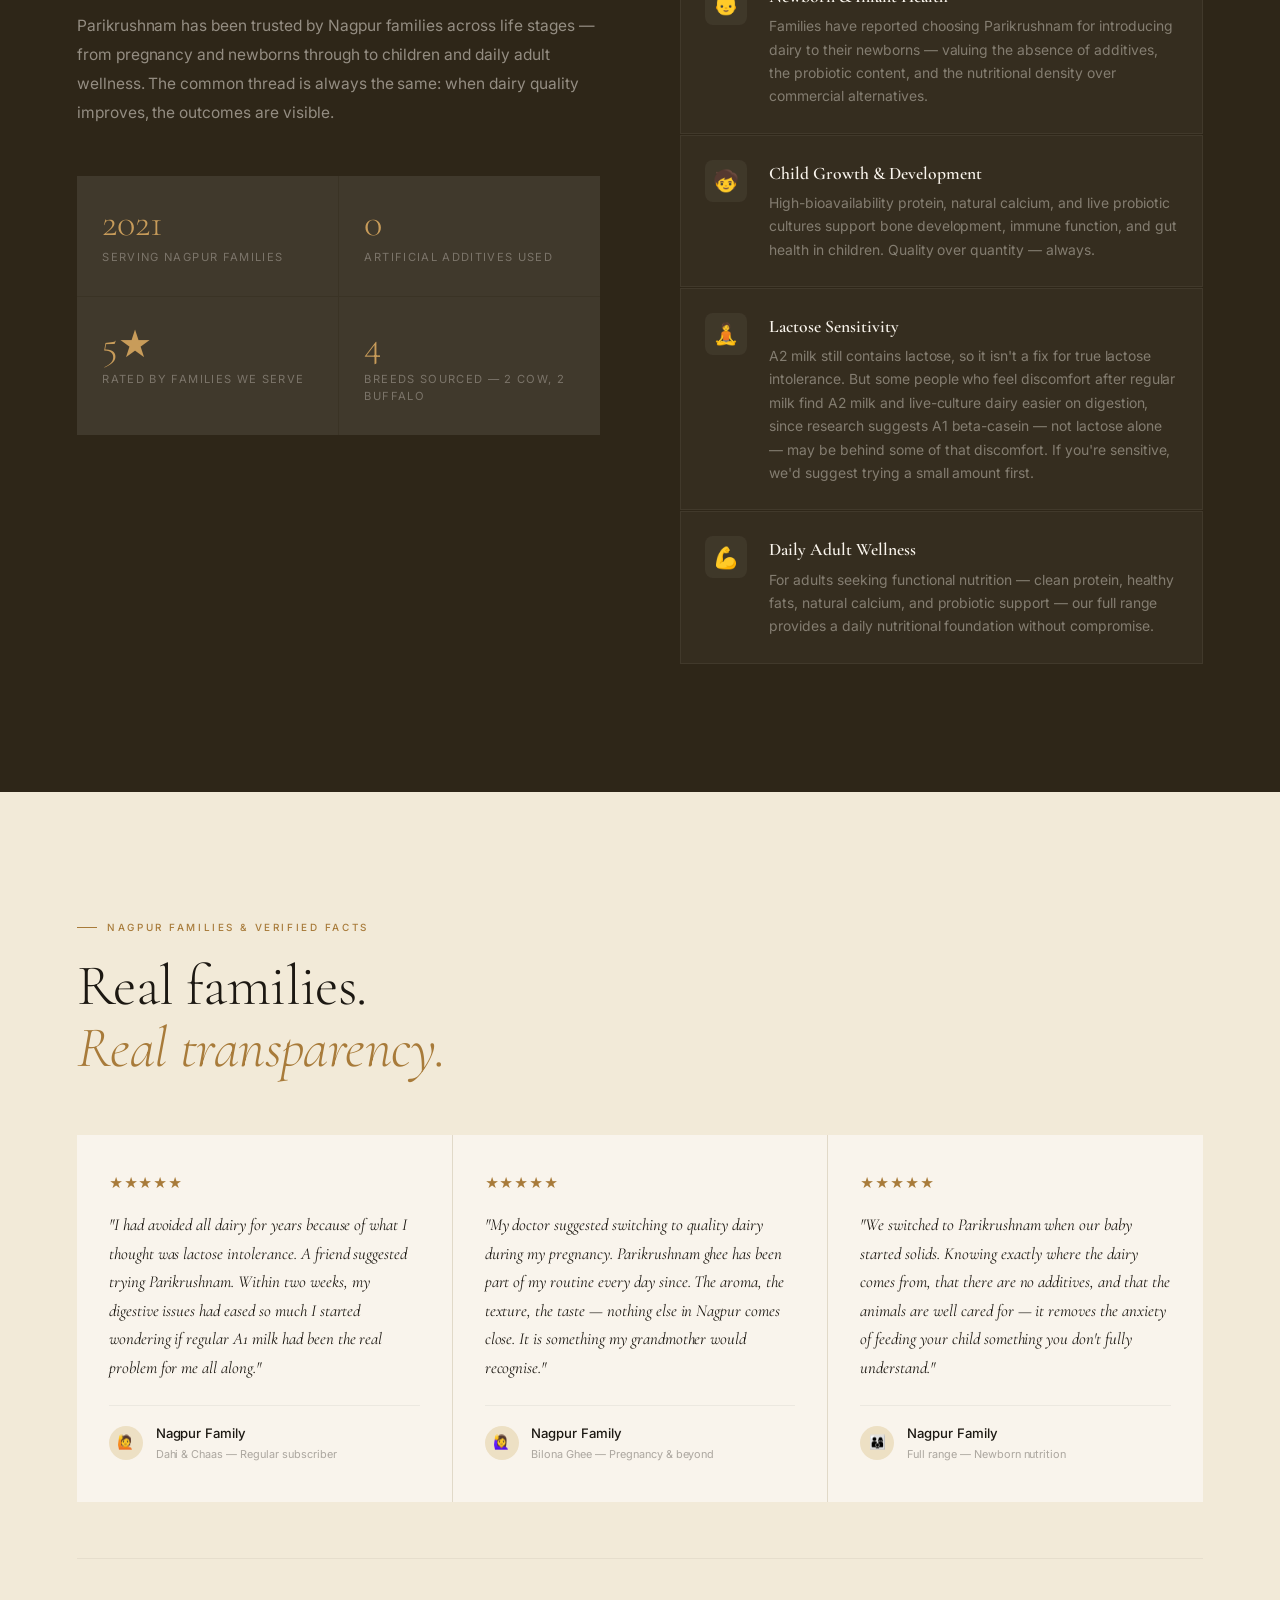
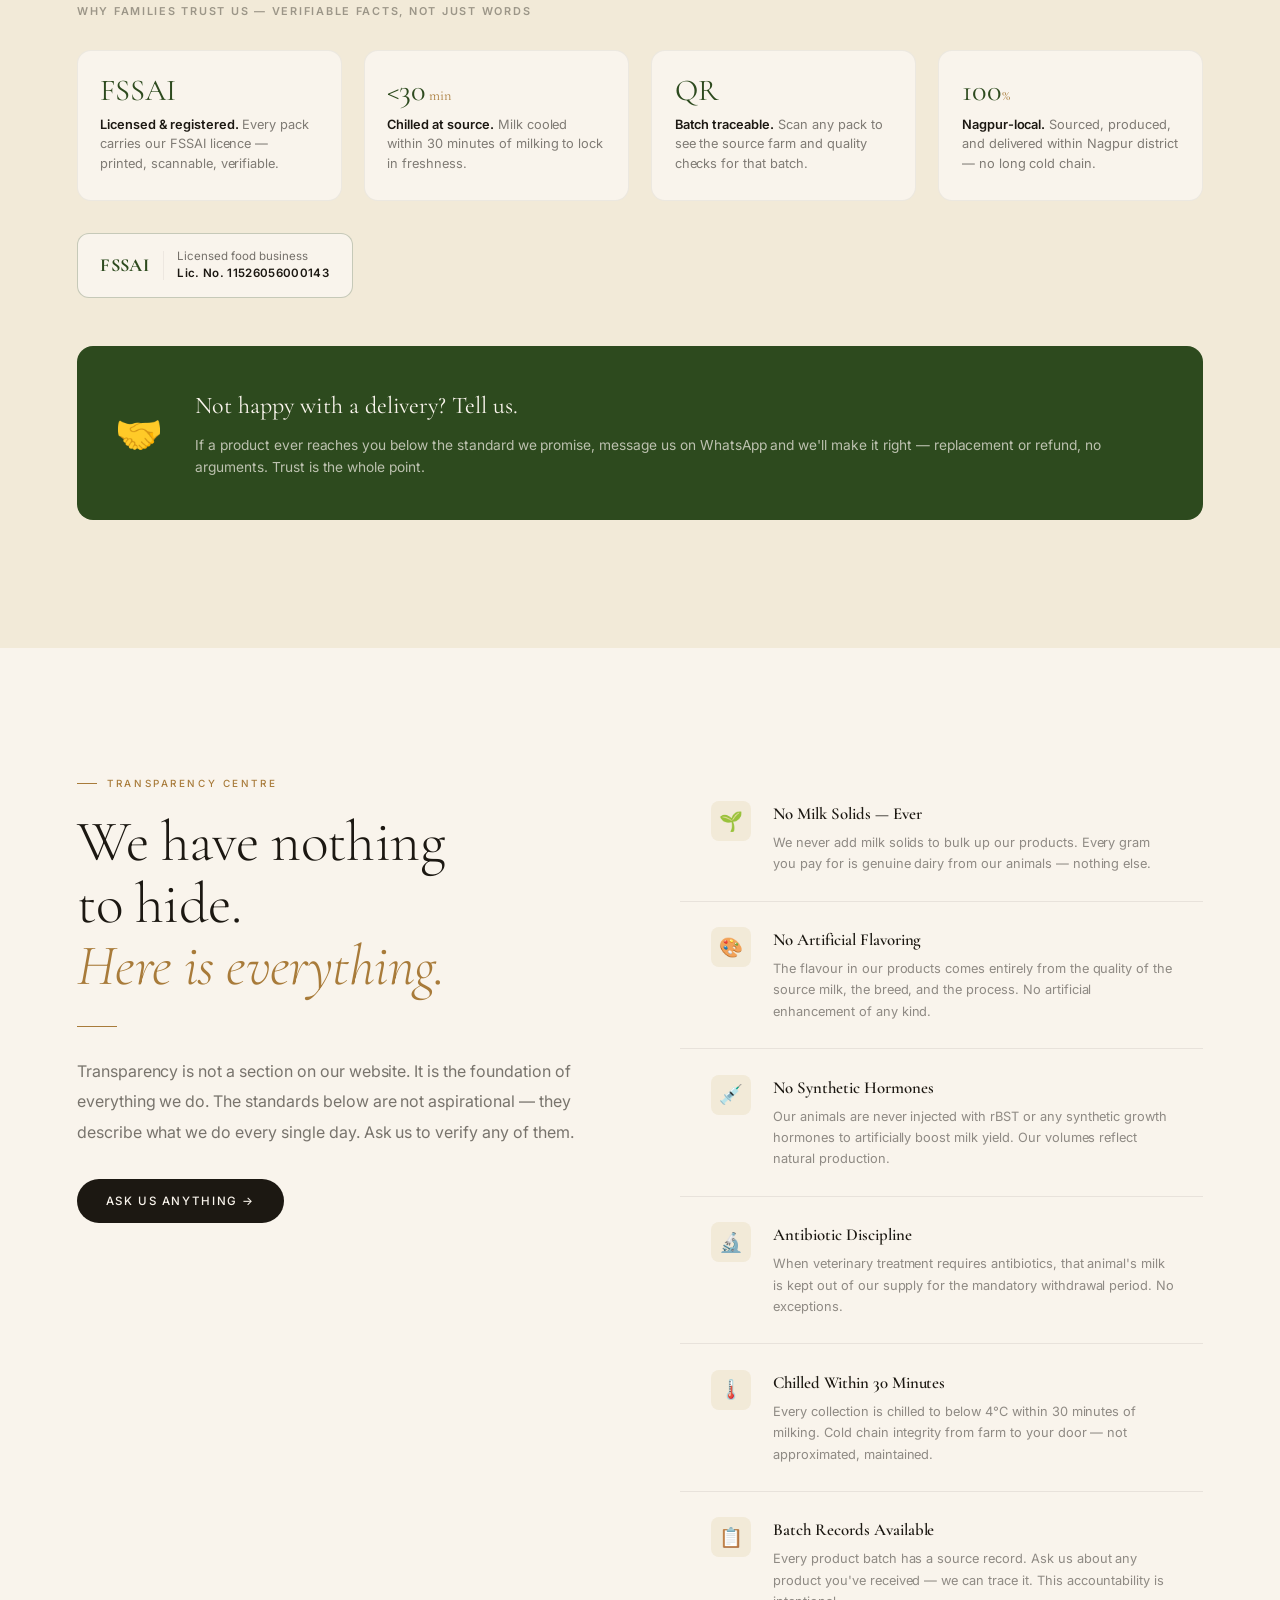
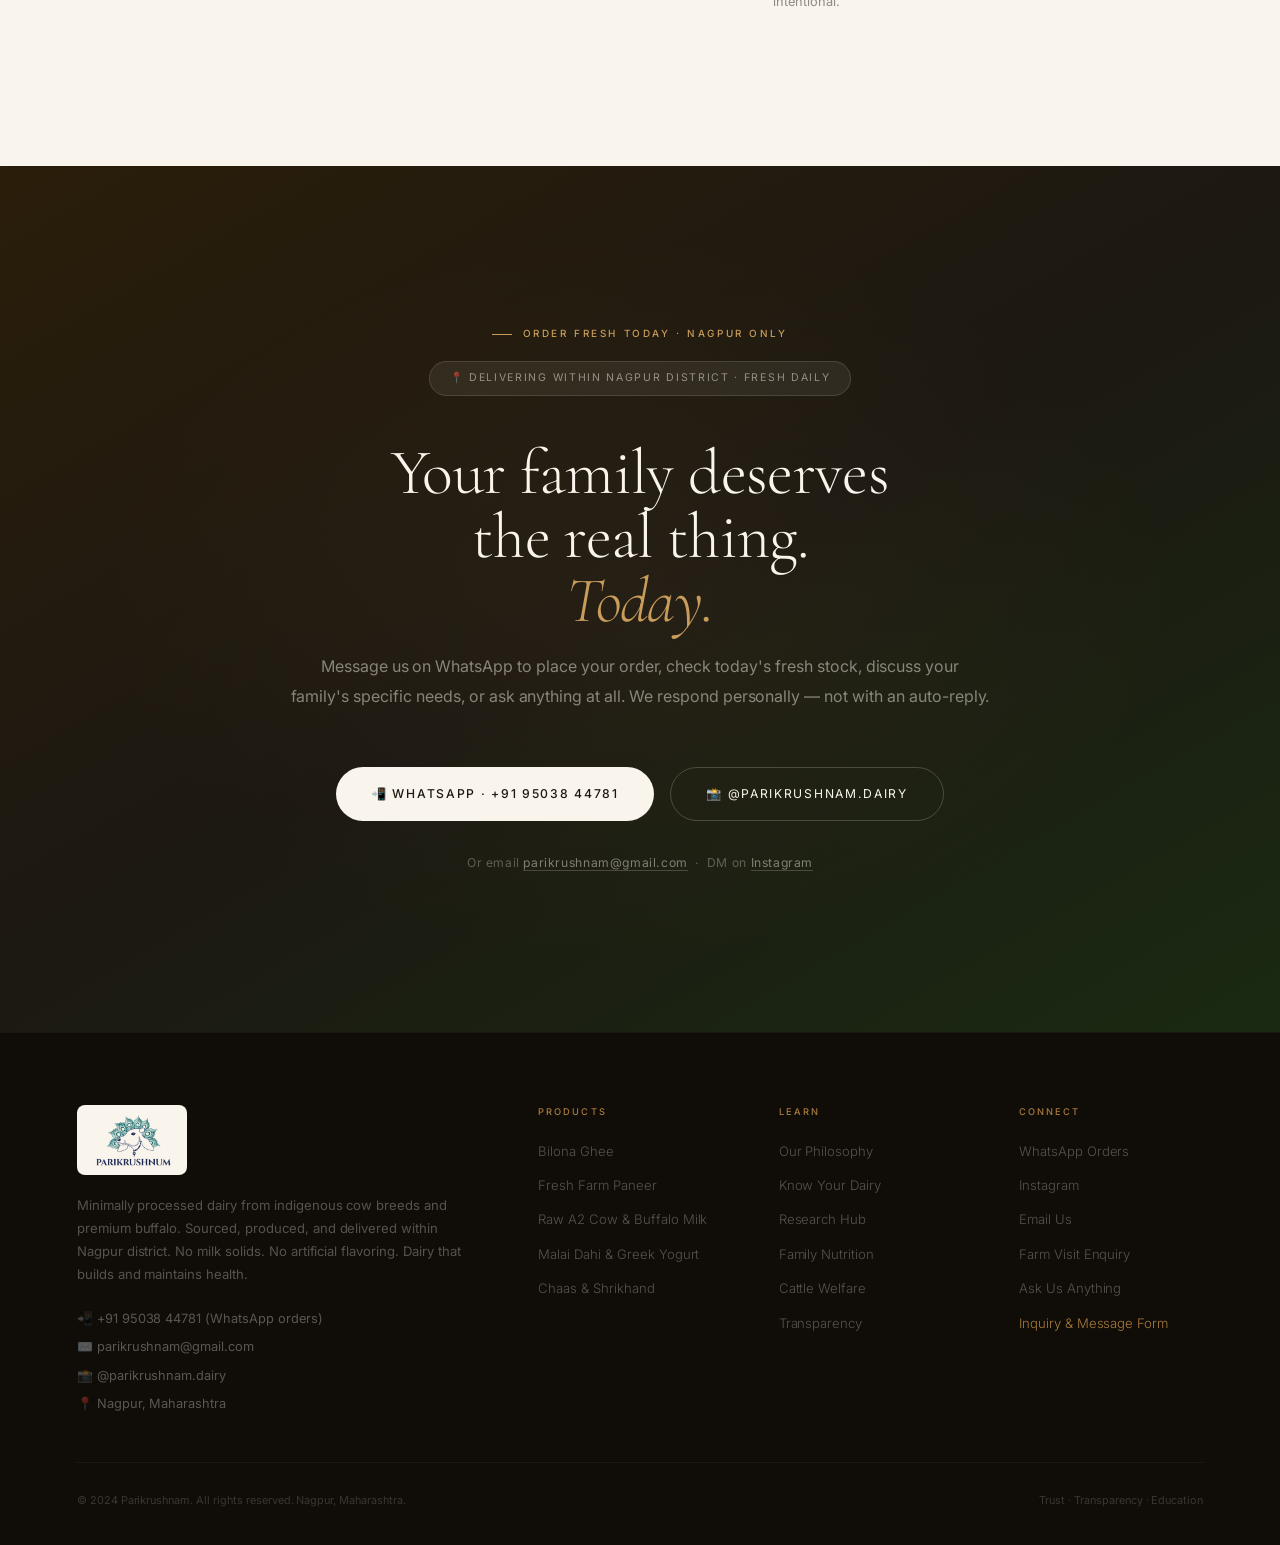
